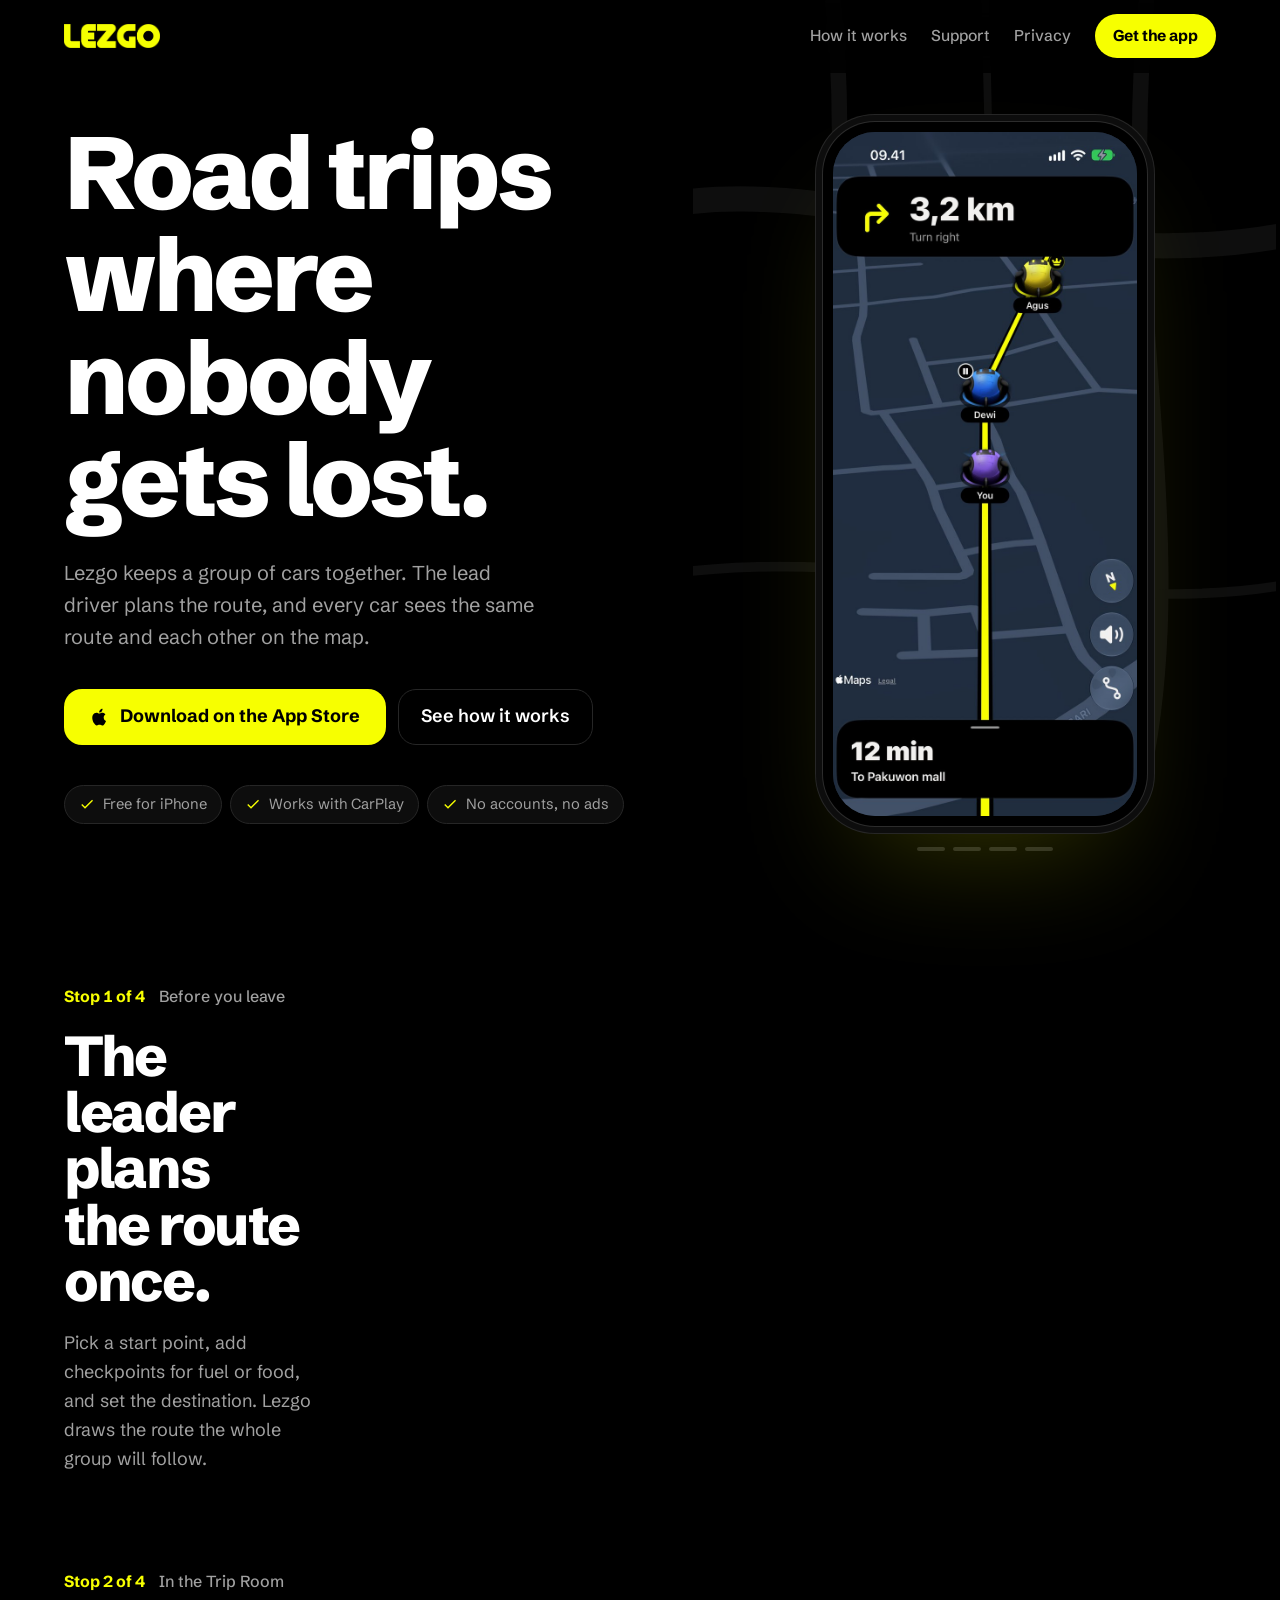
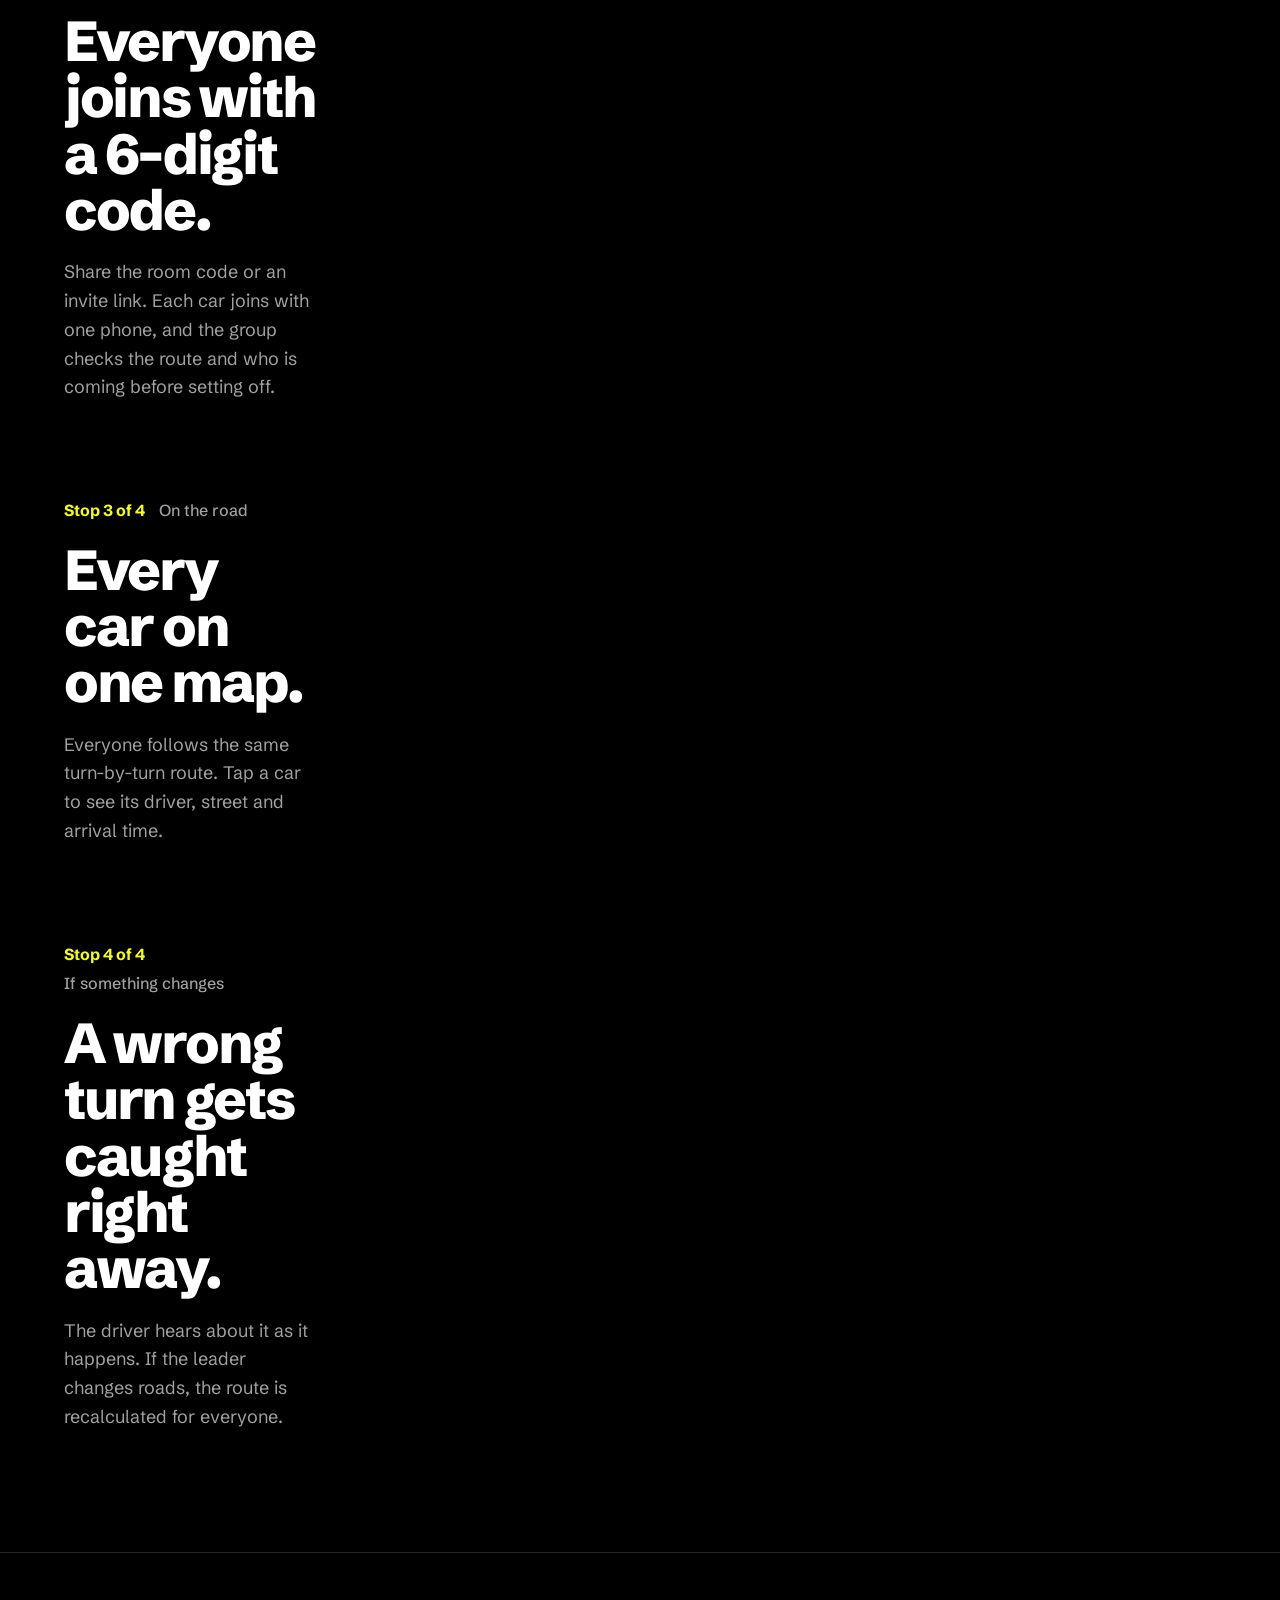
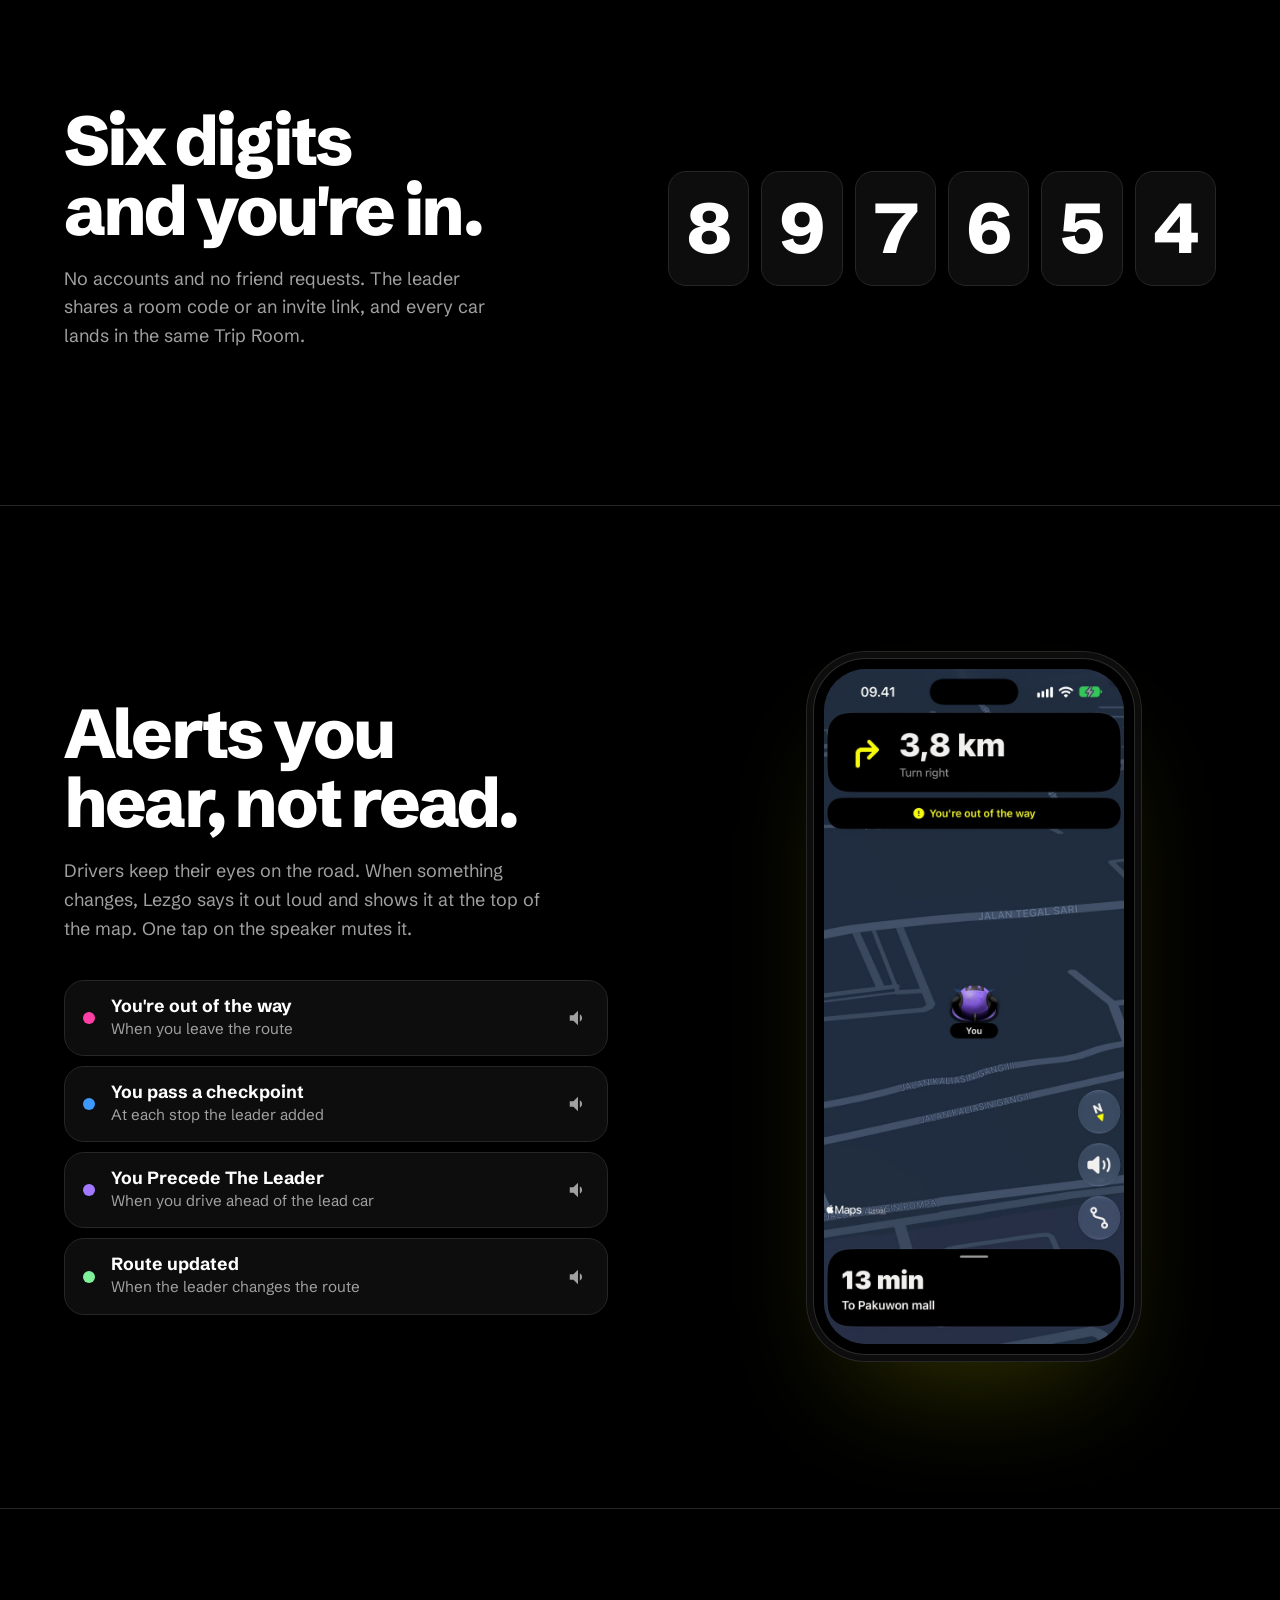
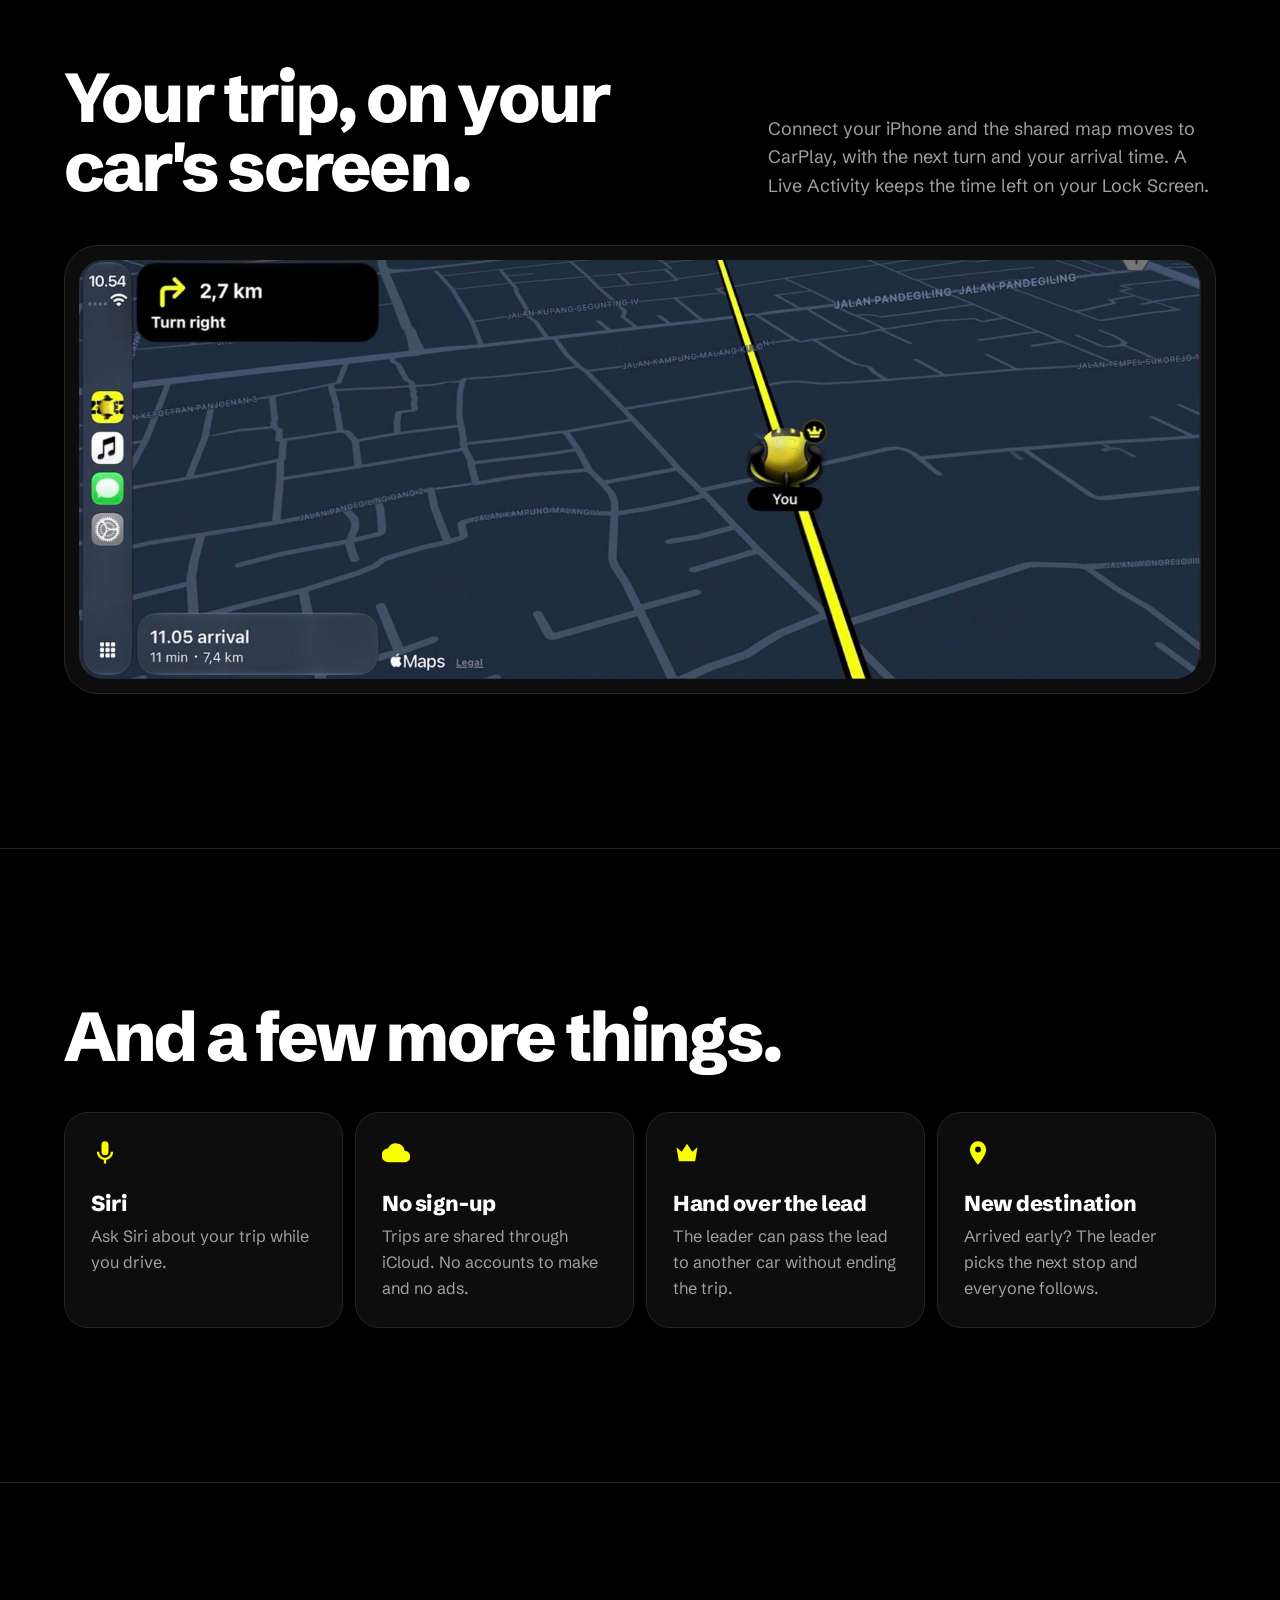
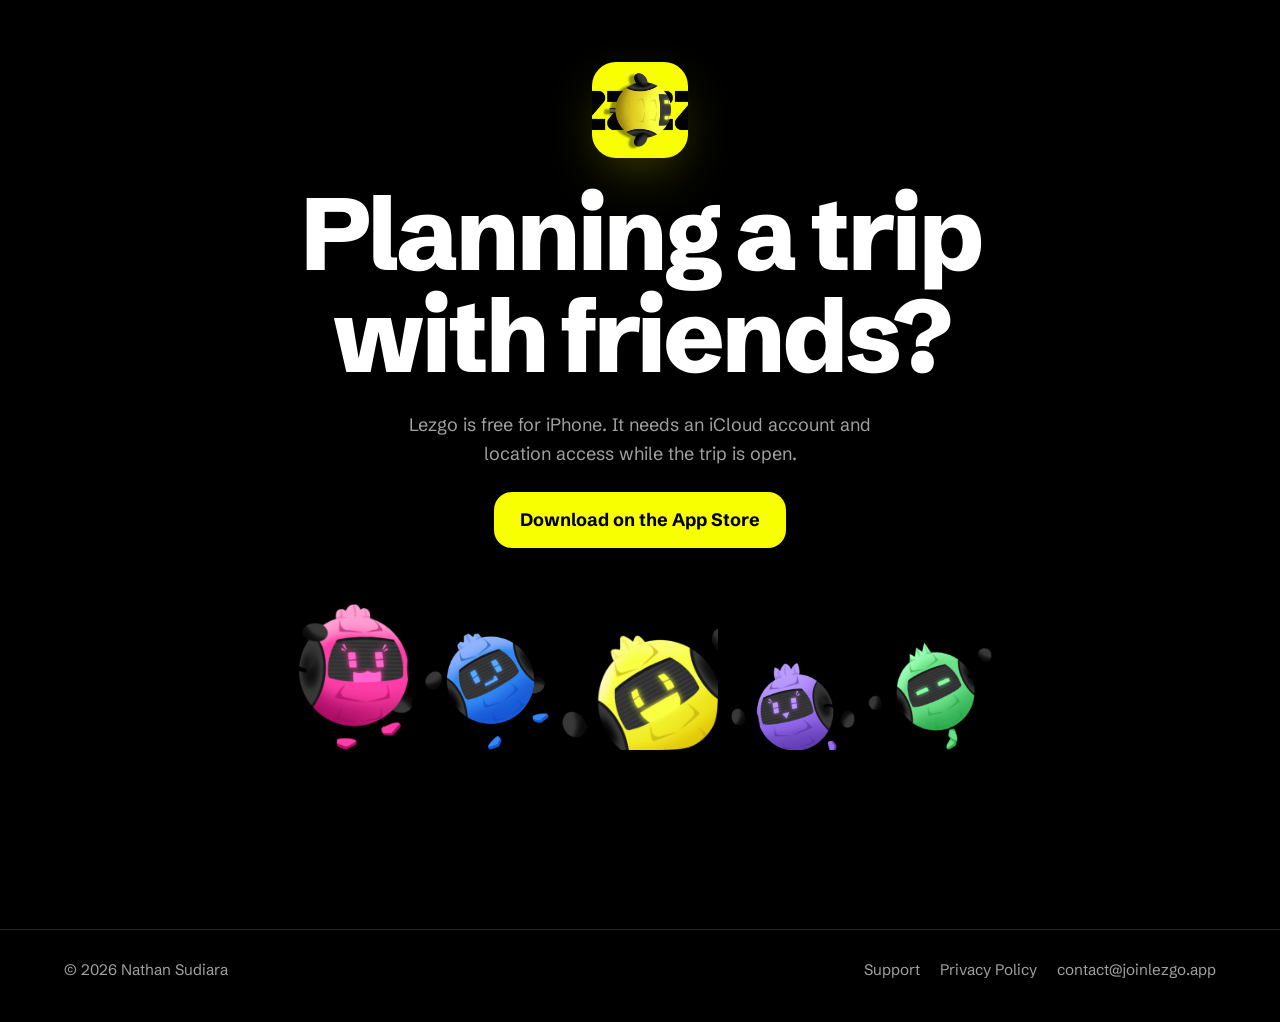
==== index.html @ b77ef775 "feat: pin the four stops and show sharp, correct app screens" ====
<!doctype html>
<html lang="en">
<head>
  <meta charset="utf-8">
  <meta name="viewport" content="width=device-width, initial-scale=1, viewport-fit=cover">
  <title>Lezgo: Road Trip Companion</title>
  <meta name="description" content="Lezgo keeps a group of cars together on a road trip. The lead driver plans the route, and every car sees the same route and each other on the map.">
  <meta name="theme-color" content="#000000">
  <meta property="og:title" content="Lezgo: Road Trip Companion">
  <meta property="og:description" content="Plan the route once and keep every car together.">
  <meta property="og:image" content="https://joinlezgo.app/assets/app-icon-180.png">
  <meta name="apple-itunes-app" content="app-id=6826083177">
  <link rel="icon" href="/assets/favicon.png">
  <link rel="apple-touch-icon" href="/assets/app-icon-180.png">
  <link rel="preconnect" href="https://fonts.googleapis.com">
  <link rel="preconnect" href="https://fonts.gstatic.com" crossorigin>
  <link href="https://fonts.googleapis.com/css2?family=Schibsted+Grotesk:wght@400;500;600;700;800&display=swap" rel="stylesheet">
  <link rel="stylesheet" href="/styles.css">
</head>
<body>
  <a class="skip" href="#main">Skip to content</a>

  <header class="top wrap">
    <a href="/" aria-label="Lezgo home"><img src="/assets/lezgo-yellow.png" alt="Lezgo" width="858" height="210"></a>
    <nav aria-label="Site"><a href="#how">How it works</a><a href="/support">Support</a><a href="/privacy">Privacy</a><a class="get" href="https://apps.apple.com/app/id6826083177">Get the app</a></nav>
  </header>

<main id="main">
  <div class="story wrap">
    <div>
      <section class="lead" aria-labelledby="hero-title">
        <h1 id="hero-title">Road trips where nobody gets lost.</h1>
        <p>Lezgo keeps a group of cars together. The lead driver plans the route, and every car sees the same route and each other on the map.</p>
        <div class="actions">
          <a class="store" href="https://apps.apple.com/app/id6826083177"><svg viewBox="0 0 24 24" fill="currentColor" aria-hidden="true"><path d="M16.4 12.6c0-2.4 2-3.6 2.1-3.7-1.2-1.7-3-1.9-3.6-2-1.5-.2-3 .9-3.8.9-.8 0-2-.9-3.3-.9-1.7 0-3.3 1-4.2 2.5-1.8 3.1-.5 7.7 1.3 10.2.9 1.2 1.9 2.6 3.2 2.6 1.3-.1 1.8-.8 3.3-.8s2 .8 3.3.8c1.4 0 2.3-1.3 3.1-2.5 1-1.4 1.4-2.8 1.4-2.9-.1 0-2.8-1-2.8-4.2zM14 5.3c.7-.8 1.2-2 1-3.1-1 0-2.2.7-2.9 1.5-.6.7-1.2 1.9-1 3 1.1.1 2.2-.6 2.9-1.4z"/></svg>Download on the App Store</a>
          <a class="ghost" href="#how">See how it works</a>
        </div>
        <ul class="facts">
          <li><svg viewBox="0 0 24 24" fill="currentColor" aria-hidden="true"><path d="M9 16.2 4.8 12l-1.4 1.4L9 19 21 7l-1.4-1.4z"/></svg>Free for iPhone</li>
          <li><svg viewBox="0 0 24 24" fill="currentColor" aria-hidden="true"><path d="M9 16.2 4.8 12l-1.4 1.4L9 19 21 7l-1.4-1.4z"/></svg>Works with CarPlay</li>
          <li><svg viewBox="0 0 24 24" fill="currentColor" aria-hidden="true"><path d="M9 16.2 4.8 12l-1.4 1.4L9 19 21 7l-1.4-1.4z"/></svg>No accounts, no ads</li>
        </ul>
      </section>

      <div class="steps" id="how">
        <div class="steps-pin">
          <div class="rail" aria-hidden="true">
            <span class="rail-track"></span><span class="rail-fill"></span>
            <span class="rail-pin"></span><span class="rail-pin"></span><span class="rail-pin"></span><span class="rail-pin"></span>
            <span class="rail-car"><img src="/assets/crew-yellow.png" alt="" width="448" height="351"></span>
          </div>
          <div class="step-list">
            <section class="step" data-screen="0" aria-labelledby="b1">
              <div class="step-head"><span class="count">Stop 1 of 4</span><span class="place">Before you leave</span></div>
              <h2 id="b1">The leader plans the route once.</h2>
              <p>Pick a start point, add checkpoints for fuel or food, and set the destination. Lezgo draws the route the whole group will follow.</p>
            </section>
            <section class="step" data-screen="1" aria-labelledby="b2">
              <div class="step-head"><span class="count">Stop 2 of 4</span><span class="place">In the Trip Room</span></div>
              <h2 id="b2">Everyone joins with a 6-digit code.</h2>
              <p>Share the room code or an invite link. Each car joins with one phone, and the group checks the route and who is coming before setting off.</p>
            </section>
            <section class="step" data-screen="2" aria-labelledby="b3">
              <div class="step-head"><span class="count">Stop 3 of 4</span><span class="place">On the road</span></div>
              <h2 id="b3">Every car on one map.</h2>
              <p>Everyone follows the same turn-by-turn route. Tap a car to see its driver, street and arrival time.</p>
            </section>
            <section class="step" data-screen="3" aria-labelledby="b4">
              <div class="step-head"><span class="count">Stop 4 of 4</span><span class="place">If something changes</span></div>
              <h2 id="b4">A wrong turn gets caught right away.</h2>
              <p>The driver hears about it as it happens. If the leader changes roads, the route is recalculated for everyone.</p>
            </section>
          </div>
        </div>
      </div>
    </div>

    <div class="stage" aria-hidden="true">
      <div class="stage-inner">
        <svg class="streets" viewBox="0 0 600 800" preserveAspectRatio="xMidYMid slice">
          <g fill="none" stroke="#141414" stroke-linecap="round">
            <path stroke-width="26" d="M-20 220 C 160 190, 380 300, 620 250"/>
            <path stroke-width="16" d="M140 -20 C 180 260, 90 520, 170 820"/>
            <path stroke-width="16" d="M470 -20 C 430 300, 520 560, 460 820"/>
            <path stroke-width="10" d="M-20 600 C 200 570, 420 650, 620 610"/>
            <path stroke-width="8" d="M300 -20 L 320 820"/>
          </g>
        </svg>
        <div class="phone">
          <div class="screen">
            <img src="/assets/screen-planRoute.jpg" alt="" width="720" height="1564">
            <img src="/assets/screen-tripRoomLeader.jpg" alt="" width="720" height="1564">
            <img class="current" src="/assets/screen-tripMapMemberGroup.jpg" alt="" width="720" height="1564">
            <img src="/assets/screen-tripMapMemberOffRoute.jpg" alt="" width="720" height="1564">
          </div>
        </div>
        <div class="progress"><span></span><span></span><span></span><span></span></div>
      </div>
    </div>
  </div>

  <section class="code wrap" aria-labelledby="code-title">
    <div>
      <h2 id="code-title">Six digits and you're in.</h2>
      <p>No accounts and no friend requests. The leader shares a room code or an invite link, and every car lands in the same Trip Room.</p>
    </div>
    <div class="digits" role="img" aria-label="Example room code 897654">
      <span>8</span><span>9</span><span>7</span><span>6</span><span>5</span><span>4</span>
    </div>
  </section>

  <section class="hear wrap" aria-labelledby="hear-title">
    <div class="hear-copy">
      <h2 id="hear-title">Alerts you hear, not read.</h2>
      <p>Drivers keep their eyes on the road. When something changes, Lezgo says it out loud and shows it at the top of the map. One tap on the speaker mutes it.</p>
      <ul class="alert-list" aria-label="Lezgo's alerts">
          <li><button type="button" data-say="You're out of the way" style="--tone: var(--pink)"><i aria-hidden="true"></i><span><strong>You're out of the way</strong><small>When you leave the route</small></span><svg viewBox="0 0 24 24" fill="currentColor" aria-hidden="true"><path d="M3 9v6h4l5 5V4L7 9zm13.5 3A4.5 4.5 0 0 0 14 8v8a4.5 4.5 0 0 0 2.5-4z"/></svg></button></li>
          <li><button type="button" data-say="You pass a checkpoint" style="--tone: var(--blue)"><i aria-hidden="true"></i><span><strong>You pass a checkpoint</strong><small>At each stop the leader added</small></span><svg viewBox="0 0 24 24" fill="currentColor" aria-hidden="true"><path d="M3 9v6h4l5 5V4L7 9zm13.5 3A4.5 4.5 0 0 0 14 8v8a4.5 4.5 0 0 0 2.5-4z"/></svg></button></li>
          <li><button type="button" data-say="You Precede The Leader" style="--tone: var(--purple)"><i aria-hidden="true"></i><span><strong>You Precede The Leader</strong><small>When you drive ahead of the lead car</small></span><svg viewBox="0 0 24 24" fill="currentColor" aria-hidden="true"><path d="M3 9v6h4l5 5V4L7 9zm13.5 3A4.5 4.5 0 0 0 14 8v8a4.5 4.5 0 0 0 2.5-4z"/></svg></button></li>
          <li><button type="button" data-say="Route updated" style="--tone: var(--green)"><i aria-hidden="true"></i><span><strong>Route updated</strong><small>When the leader changes the route</small></span><svg viewBox="0 0 24 24" fill="currentColor" aria-hidden="true"><path d="M3 9v6h4l5 5V4L7 9zm13.5 3A4.5 4.5 0 0 0 14 8v8a4.5 4.5 0 0 0 2.5-4z"/></svg></button></li>
      </ul>
      <p class="note" hidden><svg viewBox="0 0 24 24" fill="currentColor" aria-hidden="true"><path d="M3 9v6h4l5 5V4L7 9zm13.5 3A4.5 4.5 0 0 0 14 8v8a4.5 4.5 0 0 0 2.5-4z"/></svg>Tap an alert to hear how it sounds.</p>
    </div>
    <div class="hear-phone" aria-hidden="true">
      <div class="phone"><div class="screen"><img class="current" src="/assets/screen-tripMapMemberOffRoute.jpg" alt="" width="720" height="1564" loading="lazy"></div></div>
    </div>
  </section>

  <section class="carplay wrap" aria-labelledby="carplay-title">
    <div class="carplay-head">
      <h2 id="carplay-title">Your trip, on your car's screen.</h2>
      <p>Connect your iPhone and the shared map moves to CarPlay, with the next turn and your arrival time. A Live Activity keeps the time left on your Lock Screen.</p>
    </div>
    <figure class="dash">
      <img src="/assets/screen-carPlayTripMap.jpg" alt="Lezgo on CarPlay: the leader's car on the yellow route, turn right in 2.7 km, arriving at 11.05" width="1568" height="586" loading="lazy">
    </figure>
  </section>

  <section class="more wrap" aria-labelledby="more-title">
    <h2 id="more-title">And a few more things.</h2>
  </section>

  <section class="features wrap" aria-label="More features">
    <div><svg viewBox="0 0 24 24" fill="currentColor" aria-hidden="true"><path d="M12 14a3 3 0 0 0 3-3V5a3 3 0 0 0-6 0v6a3 3 0 0 0 3 3zm5-3a5 5 0 0 1-10 0H5a7 7 0 0 0 6 6.9V21h2v-3.1a7 7 0 0 0 6-6.9z"/></svg><h3>Siri</h3><p>Ask Siri about your trip while you drive.</p></div>
    <div><svg viewBox="0 0 24 24" fill="currentColor" aria-hidden="true"><path d="M19.4 10A7.5 7.5 0 0 0 5.2 8 6 6 0 0 0 6 20h13a5 5 0 0 0 .4-10z"/></svg><h3>No sign-up</h3><p>Trips are shared through iCloud. No accounts to make and no ads.</p></div>
    <div><svg viewBox="0 0 24 24" fill="currentColor" aria-hidden="true"><path d="m3 7 4.5 4L12 4l4.5 7L21 7l-2 12H5z"/></svg><h3>Hand over the lead</h3><p>The leader can pass the lead to another car without ending the trip.</p></div>
    <div><svg viewBox="0 0 24 24" fill="currentColor" aria-hidden="true"><path d="M12 2a7 7 0 0 0-7 7c0 5.2 7 13 7 13s7-7.8 7-13a7 7 0 0 0-7-7zm0 9.5A2.5 2.5 0 1 1 12 6.5a2.5 2.5 0 0 1 0 5z"/></svg><h3>New destination</h3><p>Arrived early? The leader picks the next stop and everyone follows.</p></div>
  </section>

  <section class="closing wrap" aria-labelledby="closing-title">
    <img class="icon" src="/assets/app-icon-180.png" alt="" width="180" height="180">
    <h2 id="closing-title">Planning a trip with friends?</h2>
    <p>Lezgo is free for iPhone. It needs an iCloud account and location access while the trip is open.</p>
    <a class="store" href="https://apps.apple.com/app/id6826083177">Download on the App Store</a>
    <div class="crew" aria-hidden="true">
      <img src="/assets/crew-pink.png" alt="" width="350" height="370">
      <img src="/assets/crew-blue.png" alt="" width="372" height="367">
      <img class="leader" src="/assets/crew-yellow.png" alt="" width="448" height="351">
      <img src="/assets/crew-purple.png" alt="" width="450" height="375">
      <img src="/assets/crew-green.png" alt="" width="468" height="375">
    </div>
  </section>
</main>

  <footer class="footer wrap">
    <span>© 2026 Nathan Sudiara</span>
    <nav aria-label="Footer"><a href="/support">Support</a><a href="/privacy">Privacy Policy</a><a href="mailto:contact@joinlezgo.app">contact@joinlezgo.app</a></nav>
  </footer>

  <script src="/assets/vendor/gsap.min.js" defer></script>
  <script src="/assets/vendor/ScrollTrigger.min.js" defer></script>
  <script src="/assets/vendor/SplitText.min.js" defer></script>
  <script src="/main.js" defer></script>
</body>
</html>
---- styles.css ----
/* Lezgo website: pitch black with brand yellow ("Midnight").
   Colors come from the app's asset catalog (BrandYellow and the crew colors).
   The landing page's motion lives in main.js; every page reads fine without it. */

:root {
  --black: #000000;
  --panel: #0d0d0d;      /* raised surfaces */
  --panel-hi: #171717;
  --line: #262626;       /* hairlines and the unfilled route */
  --ink: #ffffff;
  --ink-soft: #a1a1a1;
  --signal: #f7ff00;     /* BrandYellow */
  --map: #1d2532;        /* the app's night map */
  --pink: #ff3fa6;
  --blue: #3d99fc;
  --purple: #a178ff;
  --green: #7ff19b;
  --type: "Schibsted Grotesk", "Helvetica Neue", Arial, sans-serif;
  --gutter: clamp(16px, 5vw, 80px);
  color-scheme: dark;
}

*, *::before, *::after { box-sizing: border-box; }
html { -webkit-text-size-adjust: 100%; background: var(--black); }
body { margin: 0; background: var(--black); color: var(--ink); font-family: var(--type); font-size: 1.125rem; line-height: 1.6; overflow-x: clip; }
img { display: block; max-width: 100%; height: auto; }
a { color: inherit; }
a:focus-visible, button:focus-visible { outline: 3px solid var(--signal); outline-offset: 4px; border-radius: 12px; }
h1, h2, h3 { margin: 0; font-weight: 800; line-height: 1; letter-spacing: -0.04em; text-wrap: balance; }
::selection { background: var(--signal); color: var(--black); }
.wrap { padding-left: max(var(--gutter), env(safe-area-inset-left, 0px)); padding-right: max(var(--gutter), env(safe-area-inset-right, 0px)); }

.skip { position: absolute; left: 16px; top: -80px; z-index: 20; padding: 10px 16px; border-radius: 12px; background: var(--signal); color: var(--black); font-weight: 700; text-decoration: none; }
.skip:focus { top: 16px; }

/* header */
body::before { content: ""; position: fixed; inset: 0 0 auto; height: env(safe-area-inset-top, 0px); z-index: 10; background: var(--black); }
.top { position: sticky; top: env(safe-area-inset-top, 0px); z-index: 10; display: flex; align-items: center; justify-content: space-between; gap: 16px; padding-block: 14px; background: rgba(0, 0, 0, .78); backdrop-filter: blur(16px) saturate(140%); -webkit-backdrop-filter: blur(16px) saturate(140%); border-bottom: 1px solid transparent; transition: border-color .3s; }
.top.scrolled { border-bottom-color: var(--line); }
.top img { width: 96px; }
.top nav { display: flex; align-items: center; gap: 24px; font-weight: 500; font-size: .98rem; }
.top nav a { text-decoration: none; color: var(--ink-soft); }
.top nav a:hover, .top nav a[aria-current="page"] { color: var(--ink); }
.top .get { display: inline-flex; align-items: center; min-height: 44px; background: var(--signal); color: var(--black); padding: 0 18px; border-radius: 999px; font-weight: 700; }
.top .get:hover { color: var(--black); background: #fff; }
@media (max-width: 600px) { .top nav a:not(.get) { display: none; } }

/* buttons */
.store { display: inline-flex; align-items: center; gap: 10px; min-height: 56px; padding: 0 26px; border-radius: 18px; background: var(--signal); color: var(--black); font-weight: 700; text-decoration: none; }
.store svg { width: 20px; height: 20px; }
.store:hover { background: #fff; }
.ghost { display: inline-flex; align-items: center; min-height: 56px; padding: 0 22px; border-radius: 18px; border: 1px solid var(--line); color: var(--ink); font-weight: 600; text-decoration: none; }
.ghost:hover { border-color: var(--ink-soft); }

/* footer */
.footer { display: flex; flex-wrap: wrap; justify-content: space-between; gap: 16px 32px; align-items: center; padding-block: 28px 40px; color: var(--ink-soft); font-size: .95rem; border-top: 1px solid var(--line); }
.footer nav { display: flex; flex-wrap: wrap; gap: 8px 20px; }
.footer a { text-decoration: none; }
.footer a:hover { color: var(--ink); }

/* ---------- landing page ---------- */

/* story: text column + sticky phone */
.story { display: grid; grid-template-columns: minmax(0, 1.15fr) minmax(0, .85fr); gap: clamp(24px, 5vw, 96px); }
.lead { min-height: calc(100vh - 72px); display: flex; flex-direction: column; justify-content: center; padding-block: 48px 96px; }
.lead h1 { font-size: clamp(3.2rem, 8vw, 7.4rem); max-width: 10ch; }
.lead > p { color: var(--ink-soft); font-size: 1.25rem; margin: 26px 0 0; max-width: 30rem; }
.actions { display: flex; flex-wrap: wrap; gap: 12px; margin-top: 36px; }
.facts { list-style: none; margin: 40px 0 0; padding: 0; display: flex; flex-wrap: wrap; gap: 8px; }
.facts li { display: inline-flex; align-items: center; gap: 8px; padding: 7px 14px; border-radius: 999px; background: var(--panel); border: 1px solid var(--line); font-size: .92rem; color: var(--ink-soft); }
.facts svg { width: 16px; height: 16px; color: var(--signal); }
.split-line { padding-bottom: .08em; }

/* How it works. Without JavaScript the four stops are a plain list. With it (`.motion`), the stops pin under the
   header: the page scrolls four steps' worth while one stop shows at a time, and the phone beside them changes. */
.steps { position: relative; }
.steps-pin { display: grid; grid-template-columns: 40px minmax(0, 1fr); gap: clamp(20px, 3vw, 40px); }
.rail { position: relative; justify-self: center; width: 6px; }
.rail-track, .rail-fill { position: absolute; inset: 0; border-radius: 3px; background: var(--line); }
.rail-fill { background: var(--signal); transform-origin: top; transform: scaleY(0); box-shadow: 0 0 18px rgba(247, 255, 0, .3); }
.rail-pin { position: absolute; left: 50%; width: 22px; height: 22px; margin: -11px 0 0 -11px; border-radius: 50%; background: var(--black); border: 4px solid var(--line); transition: border-color .3s, background-color .3s; }
.rail-pin:nth-of-type(3) { top: 0; }
.rail-pin:nth-of-type(4) { top: 33.333%; }
.rail-pin:nth-of-type(5) { top: 66.666%; }
.rail-pin:nth-of-type(6) { top: 100%; }
.rail-pin.on { border-color: var(--signal); background: var(--signal); }
.rail-car { position: absolute; left: 50%; top: 0; width: 44px; height: 44px; margin: -22px 0 0 -22px; border-radius: 50%; background: var(--black); border: 3px solid var(--signal); display: grid; place-items: center; z-index: 1; will-change: transform; }
.rail-car img { width: 30px; }
.step-list { display: grid; gap: 96px; padding-block: 64px 120px; }
.step { max-width: 34rem; }
.step-head { display: flex; flex-wrap: wrap; align-items: baseline; gap: 4px 14px; margin-bottom: 18px; }
.step-head .count { color: var(--signal); font-weight: 700; font-size: 1rem; font-variant-numeric: tabular-nums; }
.step-head .place { color: var(--ink-soft); font-weight: 500; font-size: 1rem; }
.step h2 { font-size: clamp(2.2rem, 4.4vw, 3.6rem); }
.step p { color: var(--ink-soft); margin: 20px 0 0; max-width: 30rem; }

.motion .steps { height: 400vh; }
.motion .steps-pin { position: sticky; top: calc(env(safe-area-inset-top, 0px) + 73px); height: calc(100vh - 73px); align-items: center; }
.motion .rail { height: min(46vh, 360px); }
.motion .step-list { gap: 0; padding: 0; }
.motion .step { grid-area: 1 / 1; align-self: center; }
.motion .step:not(:first-child) { visibility: hidden; opacity: 0; }
html:not(.motion) .rail { display: none; }

/* The header is 73px tall; the sticky phone sits below it so it is never cut off. */
.stage { position: sticky; top: calc(env(safe-area-inset-top, 0px) + 73px); height: calc(100vh - 73px); display: grid; place-items: center; }
.stage-inner { position: relative; display: grid; justify-items: center; gap: 22px; }
.streets { position: absolute; inset: -18% -40%; z-index: -1; opacity: .7; }
.phone { position: relative; width: min(330px, 36vh, 26vw); aspect-ratio: 1320 / 2868; border-radius: 52px; padding: 10px; background: #000; box-shadow: 0 0 0 1px #2c2c2c, 0 0 0 7px #0d0d0d, 0 0 0 8px #262626, 0 60px 120px -40px rgba(247, 255, 0, .22); will-change: transform; }
.screen { position: relative; width: 100%; height: 100%; border-radius: 42px; overflow: hidden; background: var(--map); isolation: isolate; }
.screen img { position: absolute; inset: 0; width: 100%; height: 100%; object-fit: cover; opacity: 0; }
.screen img.current { opacity: 1; }
.progress { display: flex; gap: 8px; }
.progress span { width: 28px; height: 4px; border-radius: 2px; background: var(--line); transition: background-color .3s, width .3s; }
.progress span.on { background: var(--signal); width: 44px; }

/* Phones: the phone pins under the header on a solid black panel with a hairline edge, and the stops pin right
   below it, so nothing ever scrolls behind the phone. */
@media (max-width: 860px) {
  .story { --phone-h: min(40svh, 380px); --stage-h: calc(var(--phone-h) + 47px); grid-template-columns: minmax(0, 1fr); gap: 0; }
  .story > div:first-child { display: contents; }
  .lead { order: 1; min-height: auto; padding-block: 40px 40px; }
  .lead h1 { font-size: clamp(2.9rem, 13vw, 4.4rem); }
  .lead > p { font-size: 1.1rem; }
  .facts { margin-top: 28px; }
  .stage { order: 2; top: calc(env(safe-area-inset-top, 0px) + 73px); z-index: 5; height: var(--stage-h); padding-block: 16px 14px; border-bottom: 1px solid var(--line);
    margin-inline: calc(-1 * max(var(--gutter), env(safe-area-inset-left, 0px))); background: var(--black); align-content: start; }
  .stage-inner { gap: 12px; }
  .streets { display: none; }
  .phone { width: calc(var(--phone-h) * 1320 / 2868); border-radius: 32px; padding: 6px; box-shadow: 0 0 0 1px #2c2c2c, 0 0 0 5px #0d0d0d, 0 0 0 6px #262626; }
  .screen { border-radius: 27px; }
  .steps { order: 3; }
  .steps-pin { grid-template-columns: 24px minmax(0, 1fr); gap: 18px; }
  .step h2 { font-size: clamp(1.8rem, 7.6vw, 2.5rem); }
  .step p { margin-top: 12px; font-size: 1.02rem; }
  .step-head { margin-bottom: 10px; }
  .rail-pin { width: 18px; height: 18px; margin: -9px 0 0 -9px; border-width: 3px; }
  .rail-car { width: 36px; height: 36px; margin: -18px 0 0 -18px; }
  .rail-car img { width: 24px; }
  .motion .steps { height: 320svh; }
  .motion .steps-pin { top: calc(env(safe-area-inset-top, 0px) + 73px + var(--stage-h)); height: calc(100svh - 73px - var(--stage-h)); }
  .motion .rail { height: 72%; }
}
@media (max-width: 860px) and (max-height: 700px) {
  .story { --phone-h: 32svh; }
  .step h2 { font-size: clamp(1.6rem, 6.8vw, 2.1rem); }
  .step p { font-size: .96rem; }
}

/* room code */
.code { padding-block: clamp(96px, 12vw, 160px); display: grid; grid-template-columns: minmax(0, 1fr) minmax(0, 1fr); gap: 56px; align-items: center; border-top: 1px solid var(--line); }
.code h2 { font-size: clamp(2.4rem, 5.4vw, 4.6rem); }
.code p { color: var(--ink-soft); margin: 20px 0 0; max-width: 28rem; }
.digits { display: flex; gap: clamp(6px, 1.2vw, 12px); }
.digits span { flex: 1; max-width: 92px; aspect-ratio: 3 / 4; display: grid; place-items: center; border-radius: 18px; background: var(--panel); border: 1px solid var(--line); font-size: clamp(2.2rem, 5.6vw, 4.4rem); font-weight: 800; font-variant-numeric: tabular-nums; letter-spacing: -0.02em; }
.digits span.set { border-color: var(--signal); color: var(--signal); }
@media (max-width: 860px) { .code { grid-template-columns: minmax(0, 1fr); } }

/* alerts: the app's real off-route screen beside the four alerts, in the app's own words */
.hear { padding-block: clamp(96px, 12vw, 160px); display: grid; grid-template-columns: minmax(0, 1.1fr) minmax(0, .9fr); gap: clamp(40px, 6vw, 96px); align-items: center; border-top: 1px solid var(--line); }
.hear h2 { font-size: clamp(2.4rem, 5.4vw, 4.6rem); }
.hear-copy > p { color: var(--ink-soft); margin: 20px 0 0; max-width: 30rem; }
.alert-list { list-style: none; margin: 36px 0 0; padding: 0; display: grid; gap: 10px; max-width: 34rem; }
.alert-list button { width: 100%; display: flex; align-items: center; gap: 16px; min-height: 64px; padding: 14px 18px; border-radius: 20px; border: 1px solid var(--line); background: var(--panel); color: var(--ink); font: inherit; text-align: left; cursor: pointer; transition: border-color .2s, background-color .2s; }
.alert-list button:hover { border-color: #3a3a3a; }
.alert-list button[aria-pressed="true"] { border-color: var(--tone); background: var(--panel-hi); }
.alert-list i { flex: none; width: 12px; height: 12px; border-radius: 50%; background: var(--tone); }
.alert-list span { flex: 1; min-width: 0; }
.alert-list strong { display: block; font-size: 1.1rem; line-height: 1.25; }
.alert-list small { display: block; color: var(--ink-soft); font-size: .95rem; }
.alert-list svg { flex: none; width: 22px; height: 22px; color: var(--ink-soft); }
.alert-list button[aria-pressed="true"] svg { color: var(--tone); }
.hear-copy .note { display: flex; gap: 10px; align-items: center; margin-top: 20px; color: var(--ink-soft); font-size: 1rem; }
.hear-copy .note[hidden] { display: none; }
.hear-copy .note svg { width: 20px; height: 20px; color: var(--signal); flex: none; }
.hear-phone { display: grid; justify-items: center; }
.hear-phone .phone { width: min(320px, 70vw); }
@media (max-width: 860px) {
  .hear { grid-template-columns: minmax(0, 1fr); }
  /* Stop 4 just showed this same screen on phones, so it is not repeated here. */
  .hear-phone { display: none; }
}

/* CarPlay: the real CarPlay screen in a dashboard bezel */
.carplay { padding-block: clamp(96px, 12vw, 160px); border-top: 1px solid var(--line); }
.carplay-head { display: flex; flex-wrap: wrap; justify-content: space-between; align-items: end; gap: 16px 48px; margin-bottom: 44px; }
.carplay h2 { font-size: clamp(2.4rem, 5.4vw, 4.6rem); max-width: 13ch; }
.carplay-head p { color: var(--ink-soft); max-width: 28rem; margin: 0; }
.dash { margin: 0; border-radius: 34px; background: var(--panel); border: 1px solid var(--line); padding: clamp(8px, 1.2vw, 14px); }
.dash img { width: 100%; border-radius: 24px; }
@media (max-width: 640px) { .dash { border-radius: 22px; } .dash img { border-radius: 16px; } }

/* section title above the feature cards */
.more { padding-block: clamp(96px, 12vw, 160px) 40px; border-top: 1px solid var(--line); }
.more h2 { font-size: clamp(2.4rem, 5.4vw, 4.6rem); }

/* features */
.features { padding-block: 0 clamp(96px, 12vw, 160px); display: grid; grid-template-columns: repeat(4, minmax(0, 1fr)); gap: 12px; }
@media (max-width: 1100px) { .features { grid-template-columns: repeat(2, minmax(0, 1fr)); } }
@media (max-width: 560px) { .features { grid-template-columns: minmax(0, 1fr); } }
.features > div { padding: 26px; border-radius: 24px; background: var(--panel); border: 1px solid var(--line); }
.features svg { width: 28px; height: 28px; color: var(--signal); margin-bottom: 18px; }
.features h3 { font-size: 1.35rem; letter-spacing: -0.02em; }
.features p { color: var(--ink-soft); margin: 8px 0 0; font-size: 1.02rem; }

/* closing */
.closing { position: relative; overflow: hidden; padding-block: clamp(96px, 14vw, 180px); display: grid; justify-items: center; text-align: center; gap: 24px; border-top: 1px solid var(--line); }
.closing img.icon { width: 96px; border-radius: 24px; box-shadow: 0 20px 60px -20px rgba(247, 255, 0, .45); }
.closing h2 { font-size: clamp(2.8rem, 8vw, 7rem); max-width: 12ch; }
.closing p { color: var(--ink-soft); margin: 0; max-width: 30rem; }
.crew { display: flex; justify-content: center; align-items: flex-end; gap: clamp(0px, 1vw, 16px); margin-top: 32px; max-width: 100%; }
.crew img { width: clamp(58px, 10vw, 124px); height: auto; }
.crew img.leader { width: clamp(72px, 12.5vw, 156px); }

/* ---------- Support, Privacy and Join ---------- */

.doc-head { padding-block: clamp(56px, 9vw, 120px) clamp(32px, 5vw, 56px); border-bottom: 1px solid var(--line); }
.doc-head h1 { font-size: clamp(2.9rem, 9vw, 6rem); max-width: 14ch; }
.doc-head p { color: var(--ink-soft); margin: 20px 0 0; max-width: 36rem; font-size: 1.2rem; }
.doc { max-width: calc(44rem + 2 * var(--gutter)); padding-block: clamp(40px, 6vw, 72px) clamp(72px, 10vw, 120px); }
.doc h2 { font-size: clamp(1.5rem, 3vw, 2rem); letter-spacing: -0.03em; margin: 56px 0 14px; }
.doc h2:first-child { margin-top: 0; }
.doc p, .doc li { color: var(--ink-soft); }
.doc strong { color: var(--ink); }
.doc p { margin: 0 0 14px; }
.doc ul { margin: 0; padding-left: 1.2em; display: grid; gap: 10px; }
.doc li::marker { color: var(--signal); }
.doc a { color: var(--signal); text-underline-offset: 3px; }
.doc .lede { color: var(--ink); font-size: 1.3rem; line-height: 1.5; }
.doc .store, .doc .ghost { text-decoration: none; }
.doc .store { color: var(--black); }
.doc .ghost { color: var(--ink); }
.contact { margin: 40px 0; padding: 22px 24px; border-radius: 24px; background: var(--panel); border: 1px solid var(--line); }
.contact:first-child { margin-top: 0; }
.contact p { margin: 0; }

/* Join: the room code from the invite link, in the same tiles as the landing page. */
.join .digits { max-width: 560px; margin-bottom: 36px; }
.join .digits[hidden] { display: none; }
.join .digits span { border-color: var(--signal); color: var(--signal); }
.join-actions { display: flex; flex-wrap: wrap; gap: 12px; margin-bottom: 32px; }

@media (prefers-reduced-motion: reduce) {
  .top, .rail-pin, .progress span { transition: none; }
}

/* Support, Privacy and Join have no scroll script, so their header keeps its hairline. */
body:not(:has(.story)) .top { border-bottom-color: var(--line); }
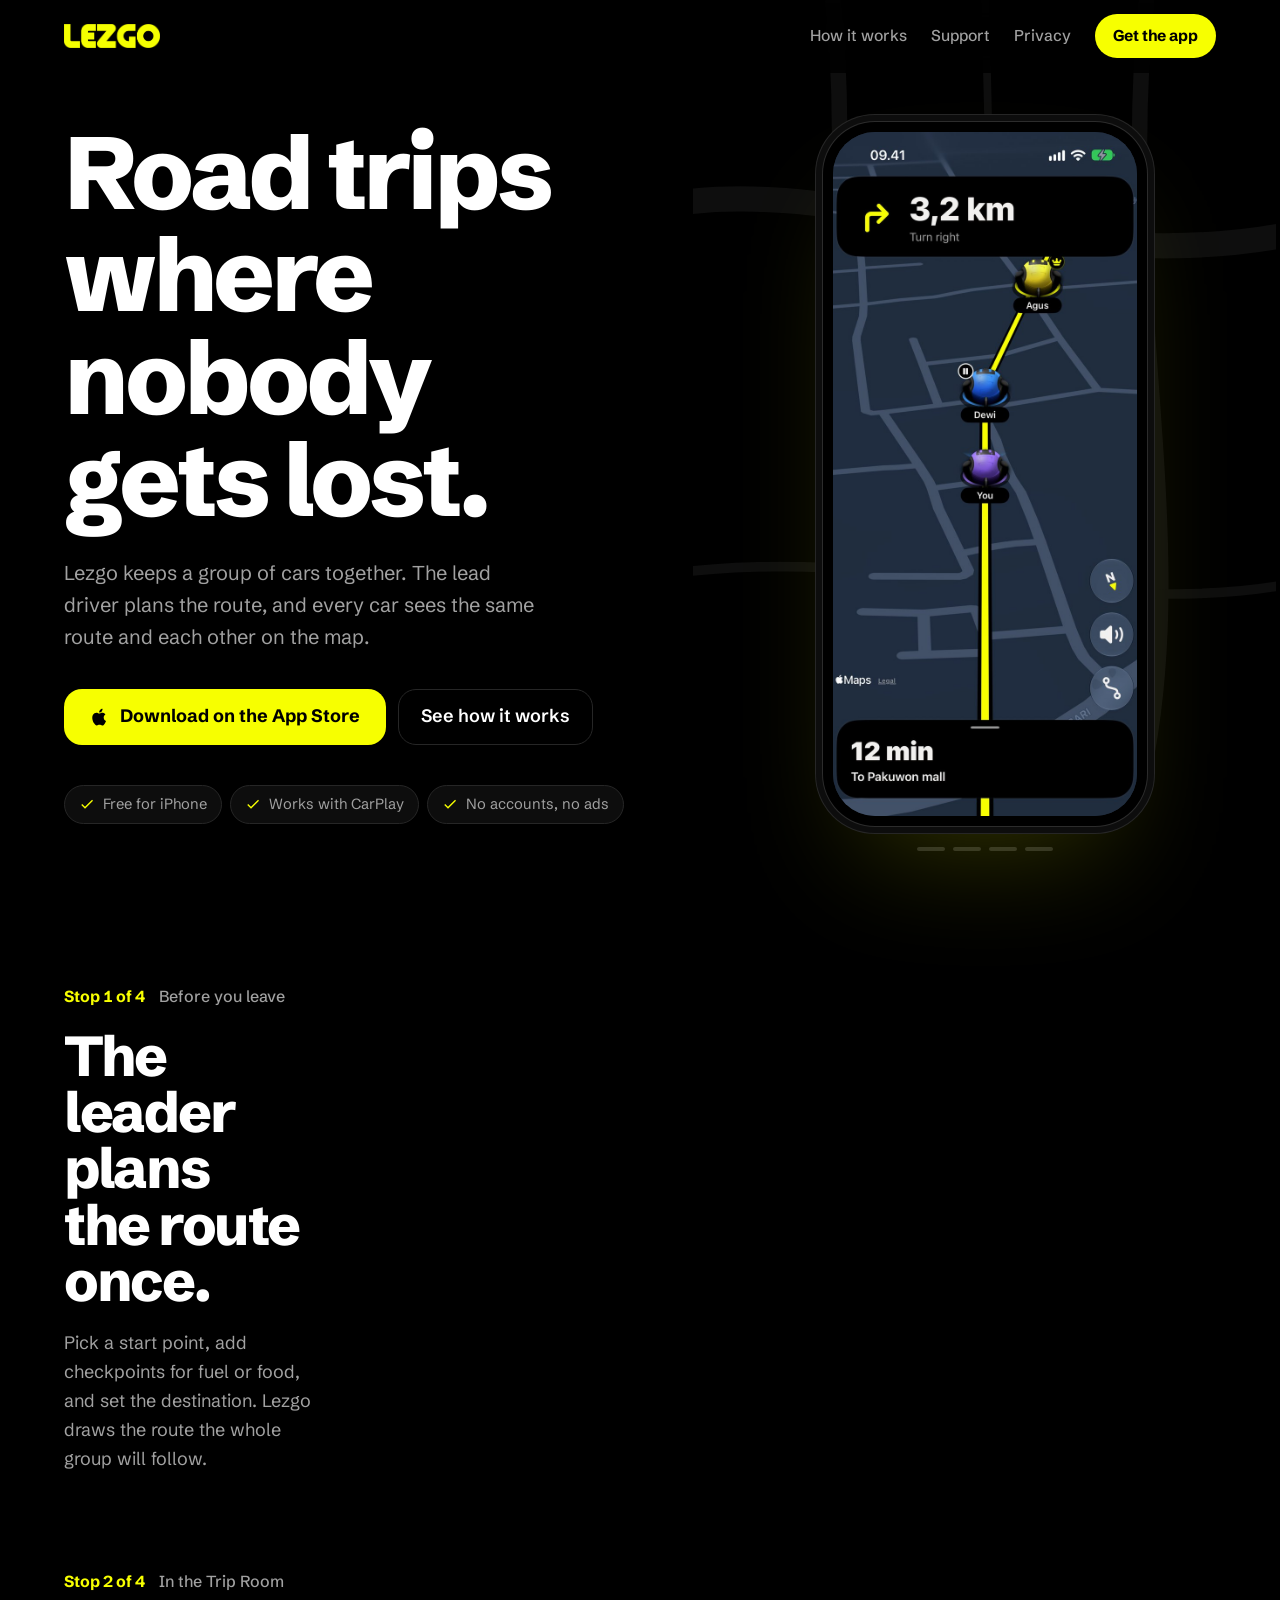
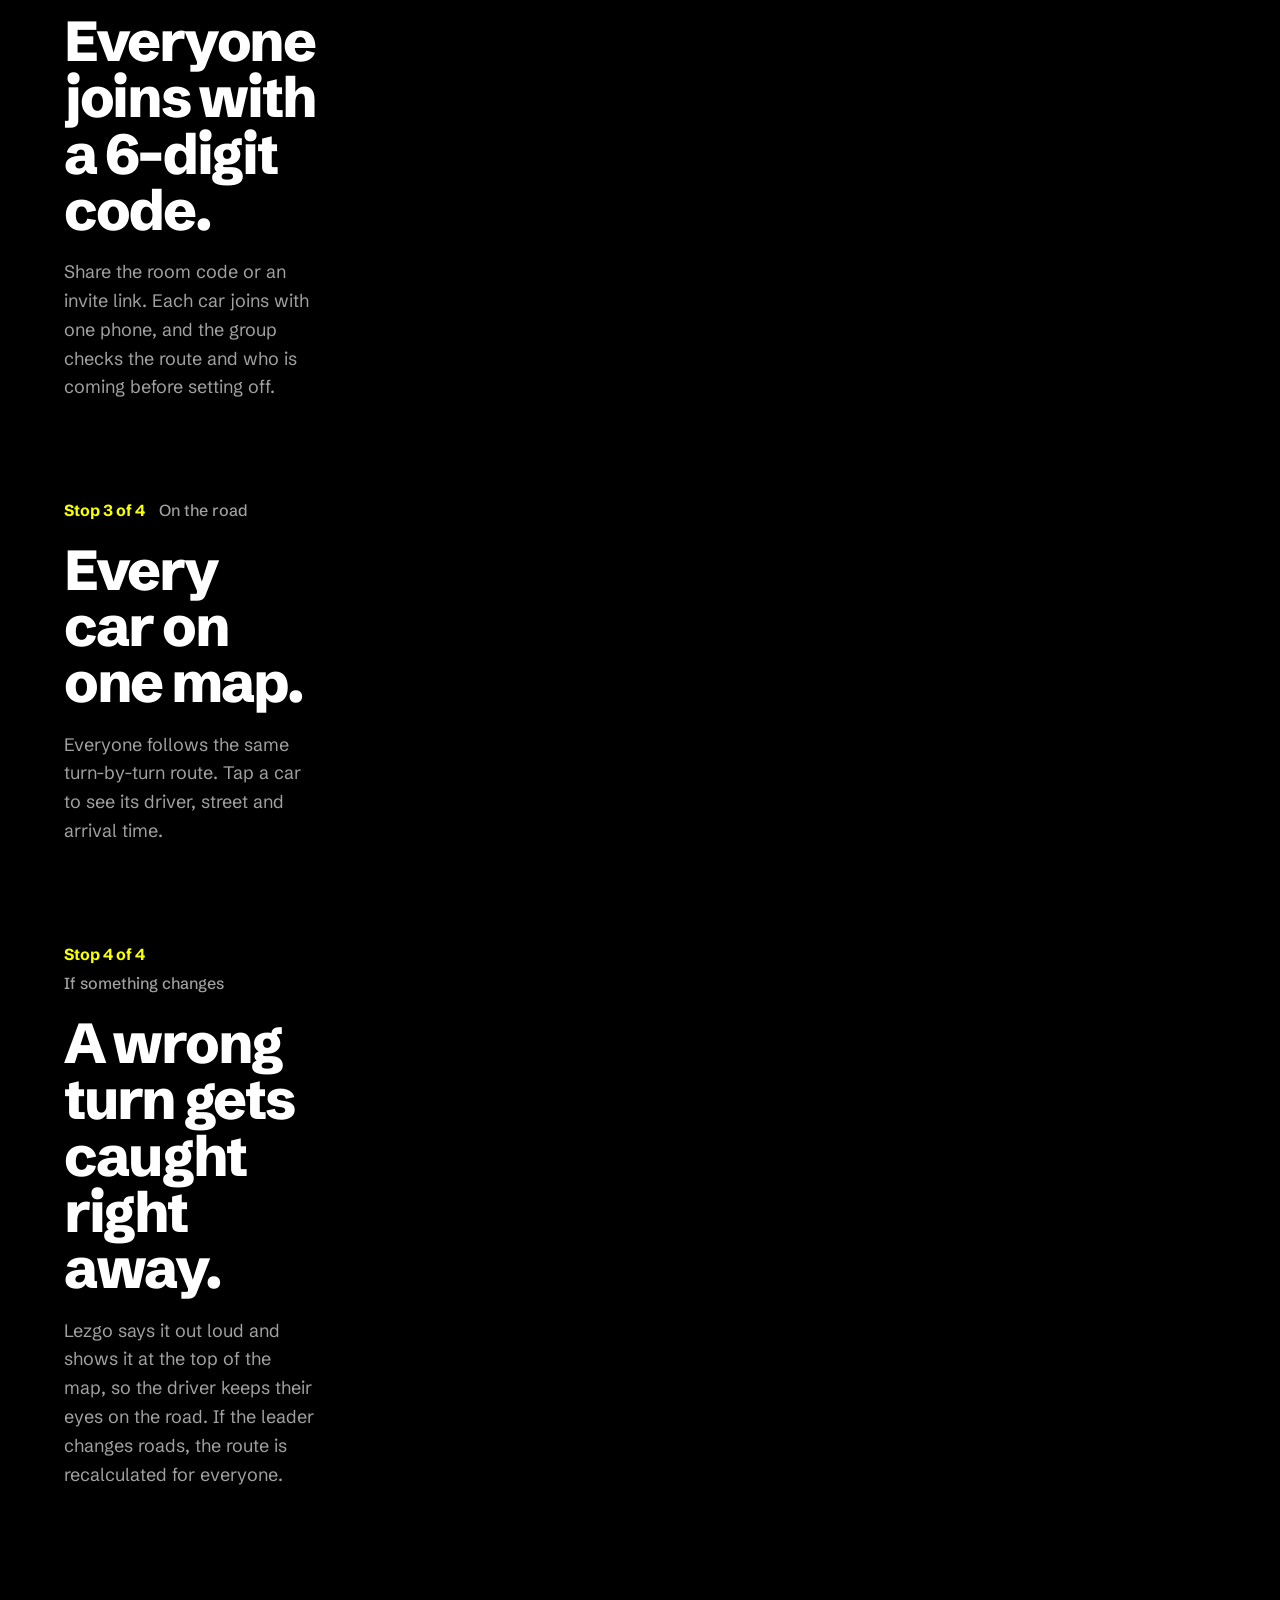
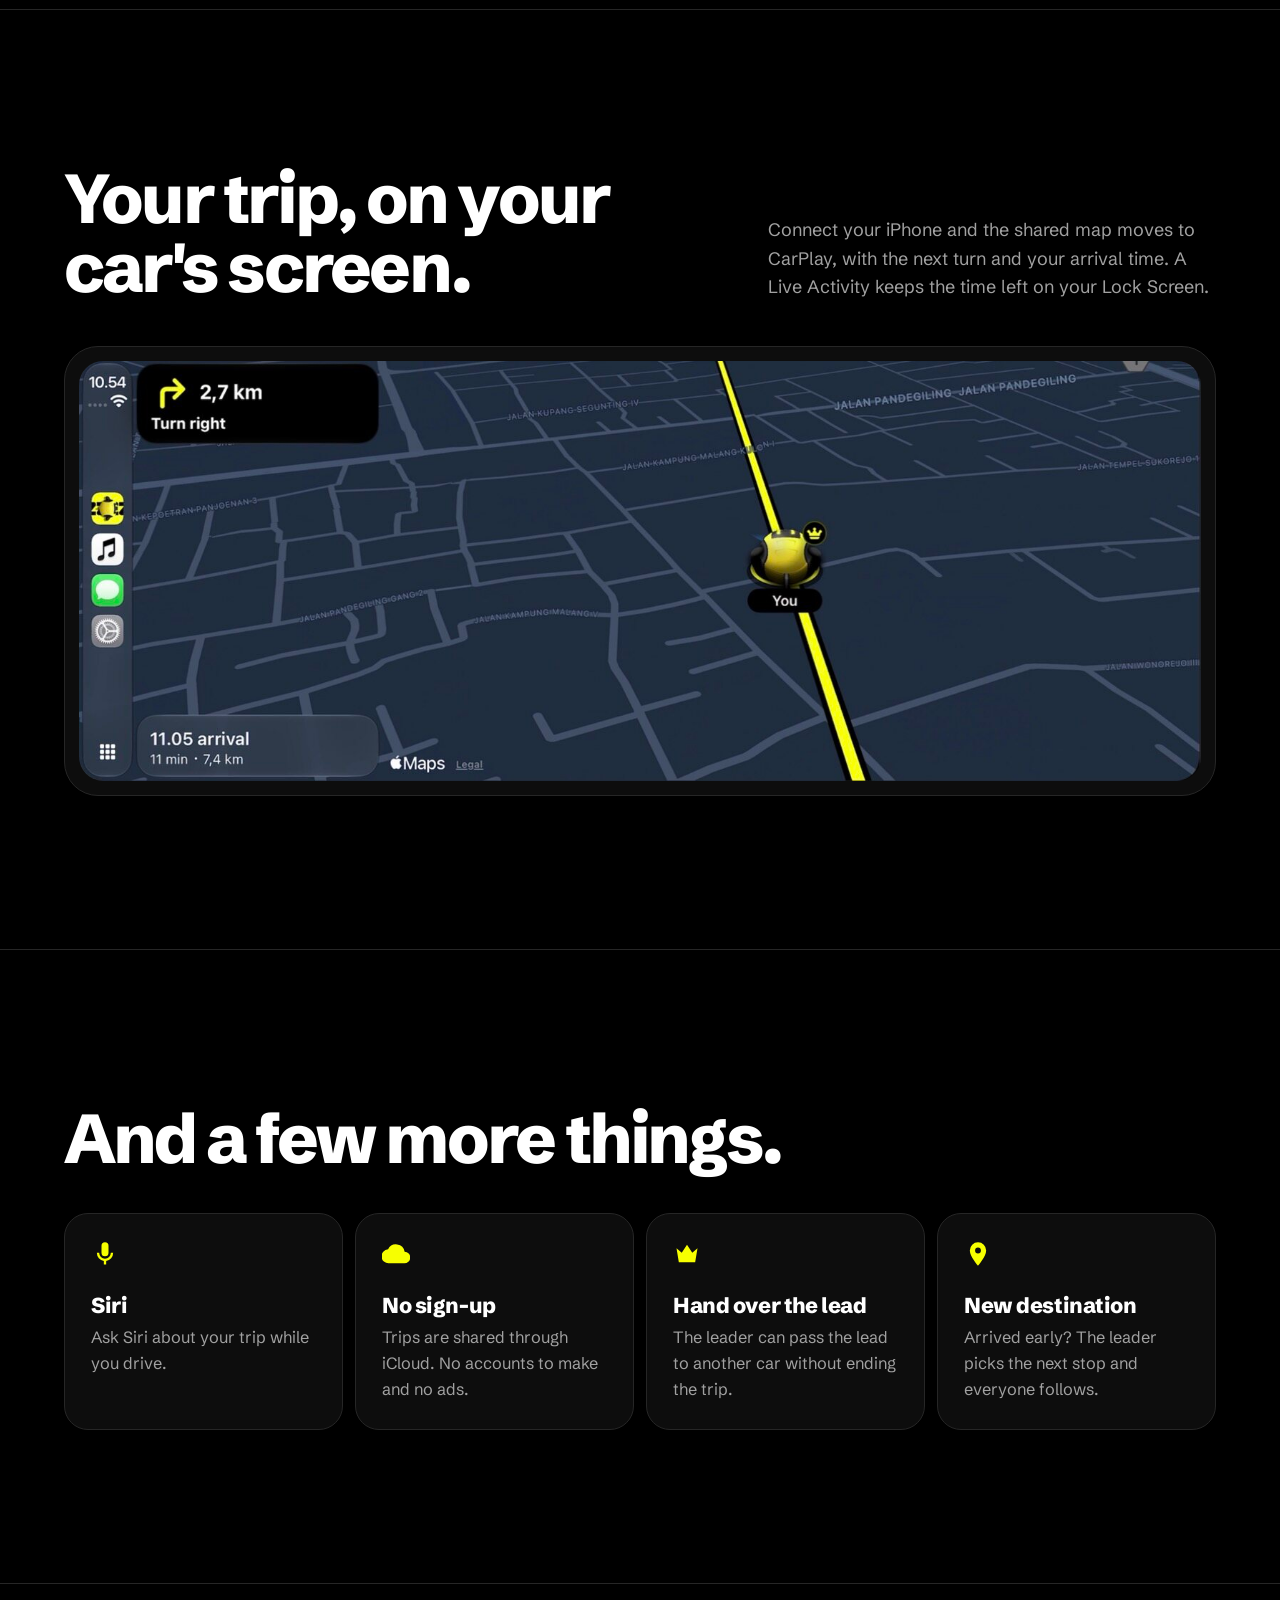
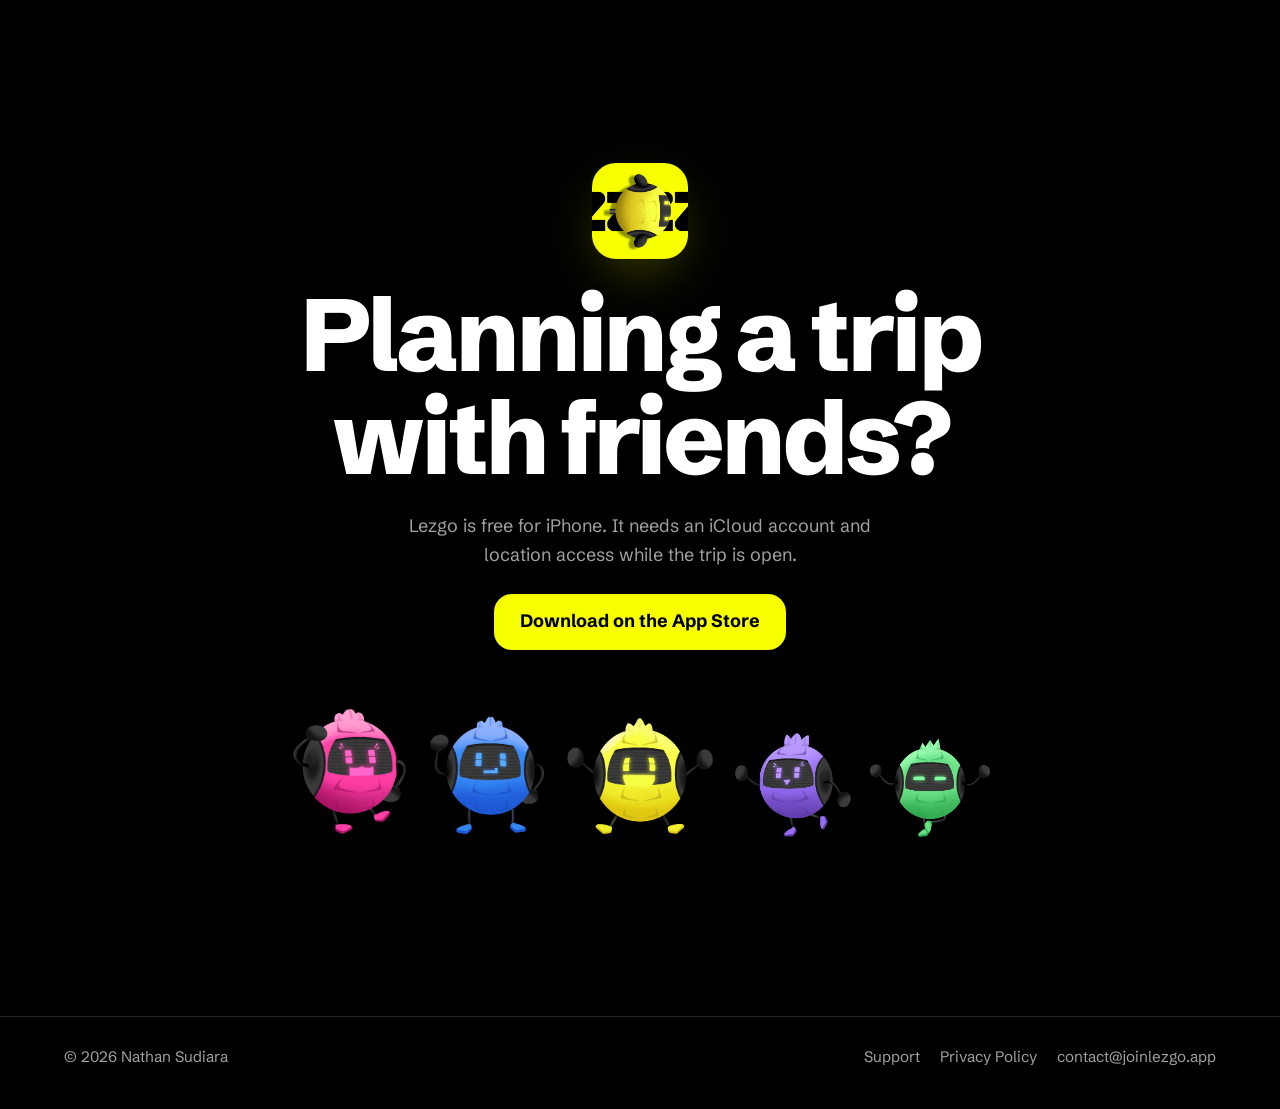
==== commit 02c49320: "feat: remove the alerts and room code sections" ====
--- a/index.html
+++ b/index.html
@@ -68,7 +68,7 @@
             <section class="step" data-screen="3" aria-labelledby="b4">
               <div class="step-head"><span class="count">Stop 4 of 4</span><span class="place">If something changes</span></div>
               <h2 id="b4">A wrong turn gets caught right away.</h2>
-              <p>The driver hears about it as it happens. If the leader changes roads, the route is recalculated for everyone.</p>
+              <p>Lezgo says it out loud and shows it at the top of the map, so the driver keeps their eyes on the road. If the leader changes roads, the route is recalculated for everyone.</p>
             </section>
           </div>
         </div>
@@ -98,33 +98,6 @@
       </div>
     </div>
   </div>
-
-  <section class="code wrap" aria-labelledby="code-title">
-    <div>
-      <h2 id="code-title">Six digits and you're in.</h2>
-      <p>No accounts and no friend requests. The leader shares a room code or an invite link, and every car lands in the same Trip Room.</p>
-    </div>
-    <div class="digits" role="img" aria-label="Example room code 897654">
-      <span>8</span><span>9</span><span>7</span><span>6</span><span>5</span><span>4</span>
-    </div>
-  </section>
-
-  <section class="hear wrap" aria-labelledby="hear-title">
-    <div class="hear-copy">
-      <h2 id="hear-title">Alerts you hear, not read.</h2>
-      <p>Drivers keep their eyes on the road. When something changes, Lezgo says it out loud and shows it at the top of the map. One tap on the speaker mutes it.</p>
-      <ul class="alert-list" aria-label="Lezgo's alerts">
-          <li><button type="button" data-say="You're out of the way" style="--tone: var(--pink)"><i aria-hidden="true"></i><span><strong>You're out of the way</strong><small>When you leave the route</small></span><svg viewBox="0 0 24 24" fill="currentColor" aria-hidden="true"><path d="M3 9v6h4l5 5V4L7 9zm13.5 3A4.5 4.5 0 0 0 14 8v8a4.5 4.5 0 0 0 2.5-4z"/></svg></button></li>
-          <li><button type="button" data-say="You pass a checkpoint" style="--tone: var(--blue)"><i aria-hidden="true"></i><span><strong>You pass a checkpoint</strong><small>At each stop the leader added</small></span><svg viewBox="0 0 24 24" fill="currentColor" aria-hidden="true"><path d="M3 9v6h4l5 5V4L7 9zm13.5 3A4.5 4.5 0 0 0 14 8v8a4.5 4.5 0 0 0 2.5-4z"/></svg></button></li>
-          <li><button type="button" data-say="You Precede The Leader" style="--tone: var(--purple)"><i aria-hidden="true"></i><span><strong>You Precede The Leader</strong><small>When you drive ahead of the lead car</small></span><svg viewBox="0 0 24 24" fill="currentColor" aria-hidden="true"><path d="M3 9v6h4l5 5V4L7 9zm13.5 3A4.5 4.5 0 0 0 14 8v8a4.5 4.5 0 0 0 2.5-4z"/></svg></button></li>
-          <li><button type="button" data-say="Route updated" style="--tone: var(--green)"><i aria-hidden="true"></i><span><strong>Route updated</strong><small>When the leader changes the route</small></span><svg viewBox="0 0 24 24" fill="currentColor" aria-hidden="true"><path d="M3 9v6h4l5 5V4L7 9zm13.5 3A4.5 4.5 0 0 0 14 8v8a4.5 4.5 0 0 0 2.5-4z"/></svg></button></li>
-      </ul>
-      <p class="note" hidden><svg viewBox="0 0 24 24" fill="currentColor" aria-hidden="true"><path d="M3 9v6h4l5 5V4L7 9zm13.5 3A4.5 4.5 0 0 0 14 8v8a4.5 4.5 0 0 0 2.5-4z"/></svg>Tap an alert to hear how it sounds.</p>
-    </div>
-    <div class="hear-phone" aria-hidden="true">
-      <div class="phone"><div class="screen"><img class="current" src="/assets/screen-tripMapMemberOffRoute.jpg" alt="" width="720" height="1564" loading="lazy"></div></div>
-    </div>
-  </section>
 
   <section class="carplay wrap" aria-labelledby="carplay-title">
     <div class="carplay-head">
--- a/styles.css
+++ b/styles.css
@@ -1,20 +1,15 @@
 /* Lezgo website: pitch black with brand yellow ("Midnight").
-   Colors come from the app's asset catalog (BrandYellow and the crew colors).
+   Colors come from the app's asset catalog (BrandYellow and the night map).
    The landing page's motion lives in main.js; every page reads fine without it. */
 
 :root {
   --black: #000000;
   --panel: #0d0d0d;      /* raised surfaces */
-  --panel-hi: #171717;
   --line: #262626;       /* hairlines and the unfilled route */
   --ink: #ffffff;
   --ink-soft: #a1a1a1;
   --signal: #f7ff00;     /* BrandYellow */
   --map: #1d2532;        /* the app's night map */
-  --pink: #ff3fa6;
-  --blue: #3d99fc;
-  --purple: #a178ff;
-  --green: #7ff19b;
   --type: "Schibsted Grotesk", "Helvetica Neue", Arial, sans-serif;
   --gutter: clamp(16px, 5vw, 80px);
   color-scheme: dark;
@@ -147,40 +142,6 @@
   .step p { font-size: .96rem; }
 }
 
-/* room code */
-.code { padding-block: clamp(96px, 12vw, 160px); display: grid; grid-template-columns: minmax(0, 1fr) minmax(0, 1fr); gap: 56px; align-items: center; border-top: 1px solid var(--line); }
-.code h2 { font-size: clamp(2.4rem, 5.4vw, 4.6rem); }
-.code p { color: var(--ink-soft); margin: 20px 0 0; max-width: 28rem; }
-.digits { display: flex; gap: clamp(6px, 1.2vw, 12px); }
-.digits span { flex: 1; max-width: 92px; aspect-ratio: 3 / 4; display: grid; place-items: center; border-radius: 18px; background: var(--panel); border: 1px solid var(--line); font-size: clamp(2.2rem, 5.6vw, 4.4rem); font-weight: 800; font-variant-numeric: tabular-nums; letter-spacing: -0.02em; }
-.digits span.set { border-color: var(--signal); color: var(--signal); }
-@media (max-width: 860px) { .code { grid-template-columns: minmax(0, 1fr); } }
-
-/* alerts: the app's real off-route screen beside the four alerts, in the app's own words */
-.hear { padding-block: clamp(96px, 12vw, 160px); display: grid; grid-template-columns: minmax(0, 1.1fr) minmax(0, .9fr); gap: clamp(40px, 6vw, 96px); align-items: center; border-top: 1px solid var(--line); }
-.hear h2 { font-size: clamp(2.4rem, 5.4vw, 4.6rem); }
-.hear-copy > p { color: var(--ink-soft); margin: 20px 0 0; max-width: 30rem; }
-.alert-list { list-style: none; margin: 36px 0 0; padding: 0; display: grid; gap: 10px; max-width: 34rem; }
-.alert-list button { width: 100%; display: flex; align-items: center; gap: 16px; min-height: 64px; padding: 14px 18px; border-radius: 20px; border: 1px solid var(--line); background: var(--panel); color: var(--ink); font: inherit; text-align: left; cursor: pointer; transition: border-color .2s, background-color .2s; }
-.alert-list button:hover { border-color: #3a3a3a; }
-.alert-list button[aria-pressed="true"] { border-color: var(--tone); background: var(--panel-hi); }
-.alert-list i { flex: none; width: 12px; height: 12px; border-radius: 50%; background: var(--tone); }
-.alert-list span { flex: 1; min-width: 0; }
-.alert-list strong { display: block; font-size: 1.1rem; line-height: 1.25; }
-.alert-list small { display: block; color: var(--ink-soft); font-size: .95rem; }
-.alert-list svg { flex: none; width: 22px; height: 22px; color: var(--ink-soft); }
-.alert-list button[aria-pressed="true"] svg { color: var(--tone); }
-.hear-copy .note { display: flex; gap: 10px; align-items: center; margin-top: 20px; color: var(--ink-soft); font-size: 1rem; }
-.hear-copy .note[hidden] { display: none; }
-.hear-copy .note svg { width: 20px; height: 20px; color: var(--signal); flex: none; }
-.hear-phone { display: grid; justify-items: center; }
-.hear-phone .phone { width: min(320px, 70vw); }
-@media (max-width: 860px) {
-  .hear { grid-template-columns: minmax(0, 1fr); }
-  /* Stop 4 just showed this same screen on phones, so it is not repeated here. */
-  .hear-phone { display: none; }
-}
-
 /* CarPlay: the real CarPlay screen in a dashboard bezel */
 .carplay { padding-block: clamp(96px, 12vw, 160px); border-top: 1px solid var(--line); }
 .carplay-head { display: flex; flex-wrap: wrap; justify-content: space-between; align-items: end; gap: 16px 48px; margin-bottom: 44px; }
@@ -235,6 +196,8 @@
 .contact p { margin: 0; }
 
 /* Join: the room code from the invite link, in the same tiles as the landing page. */
+.digits { display: flex; gap: clamp(6px, 1.2vw, 12px); }
+.digits span { flex: 1; max-width: 92px; aspect-ratio: 3 / 4; display: grid; place-items: center; border-radius: 18px; background: var(--panel); border: 1px solid var(--line); font-size: clamp(2.2rem, 5.6vw, 4.4rem); font-weight: 800; font-variant-numeric: tabular-nums; letter-spacing: -0.02em; }
 .join .digits { max-width: 560px; margin-bottom: 36px; }
 .join .digits[hidden] { display: none; }
 .join .digits span { border-color: var(--signal); color: var(--signal); }
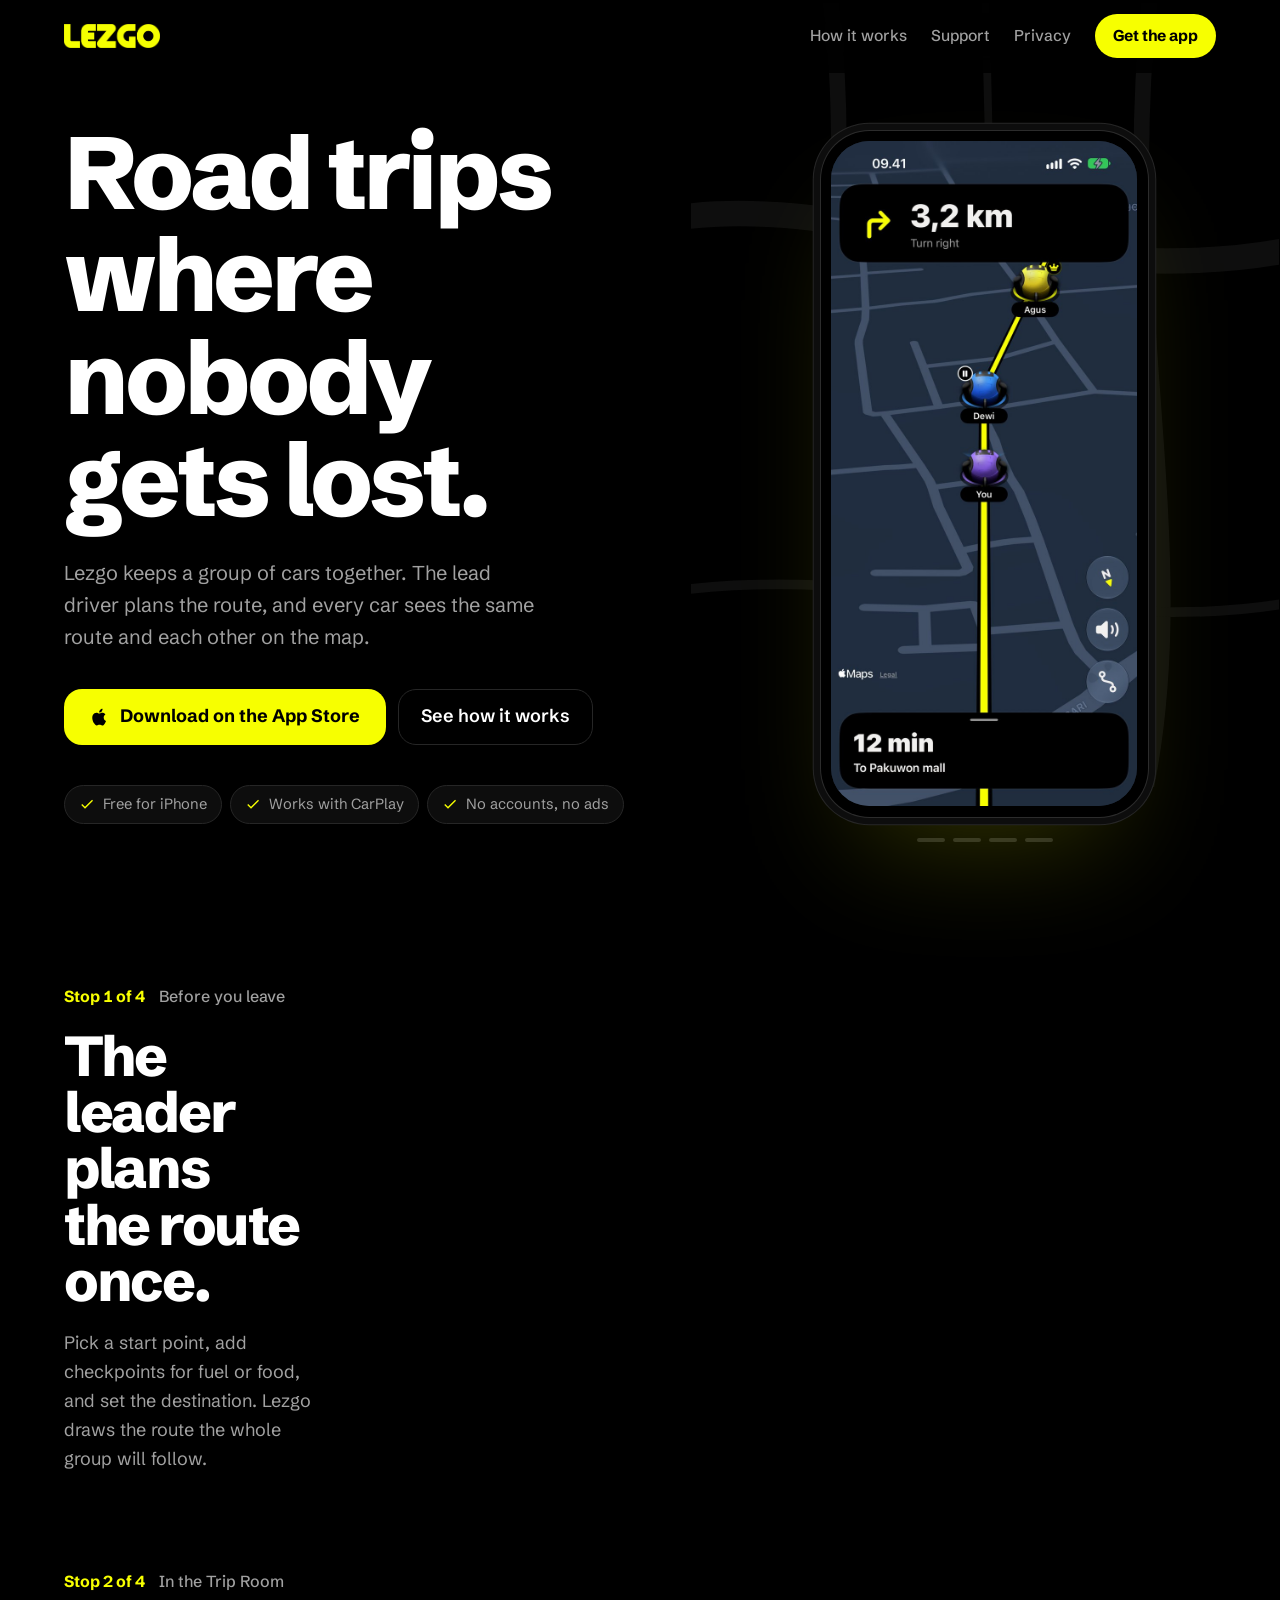
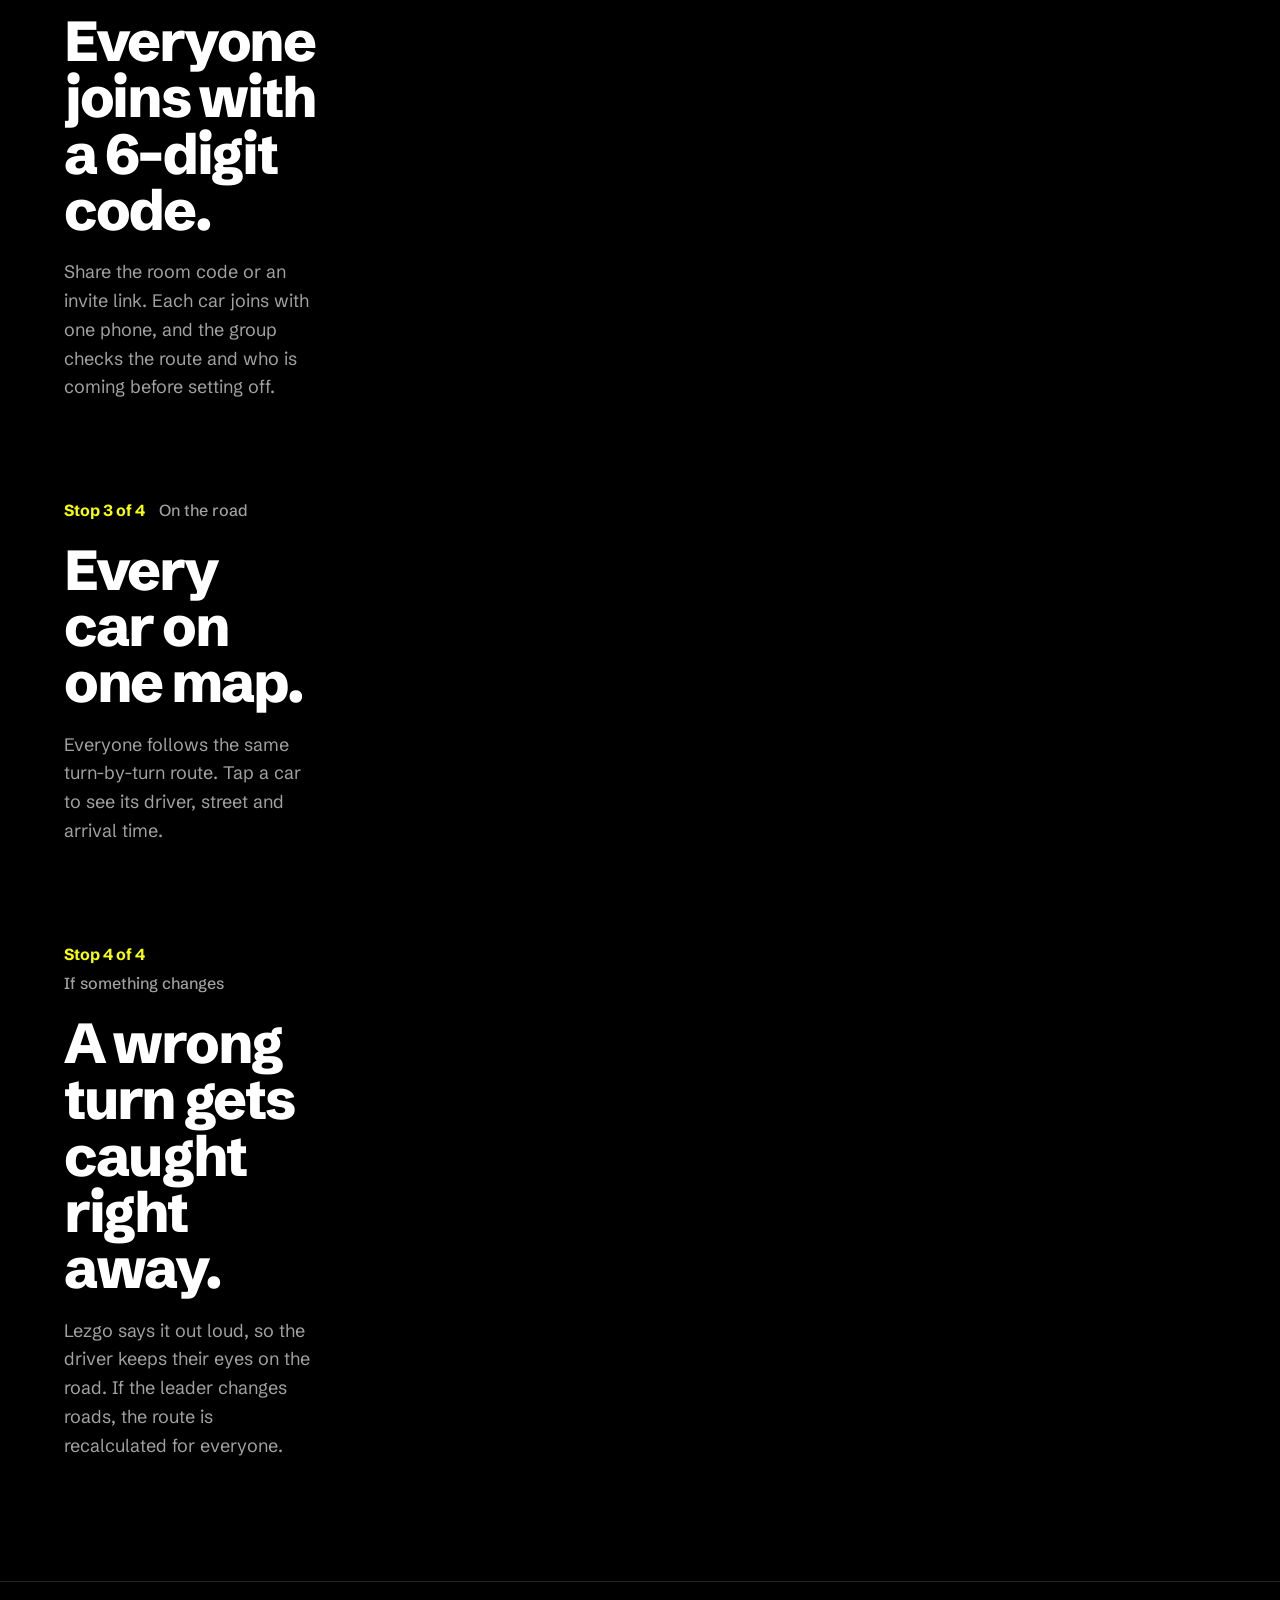
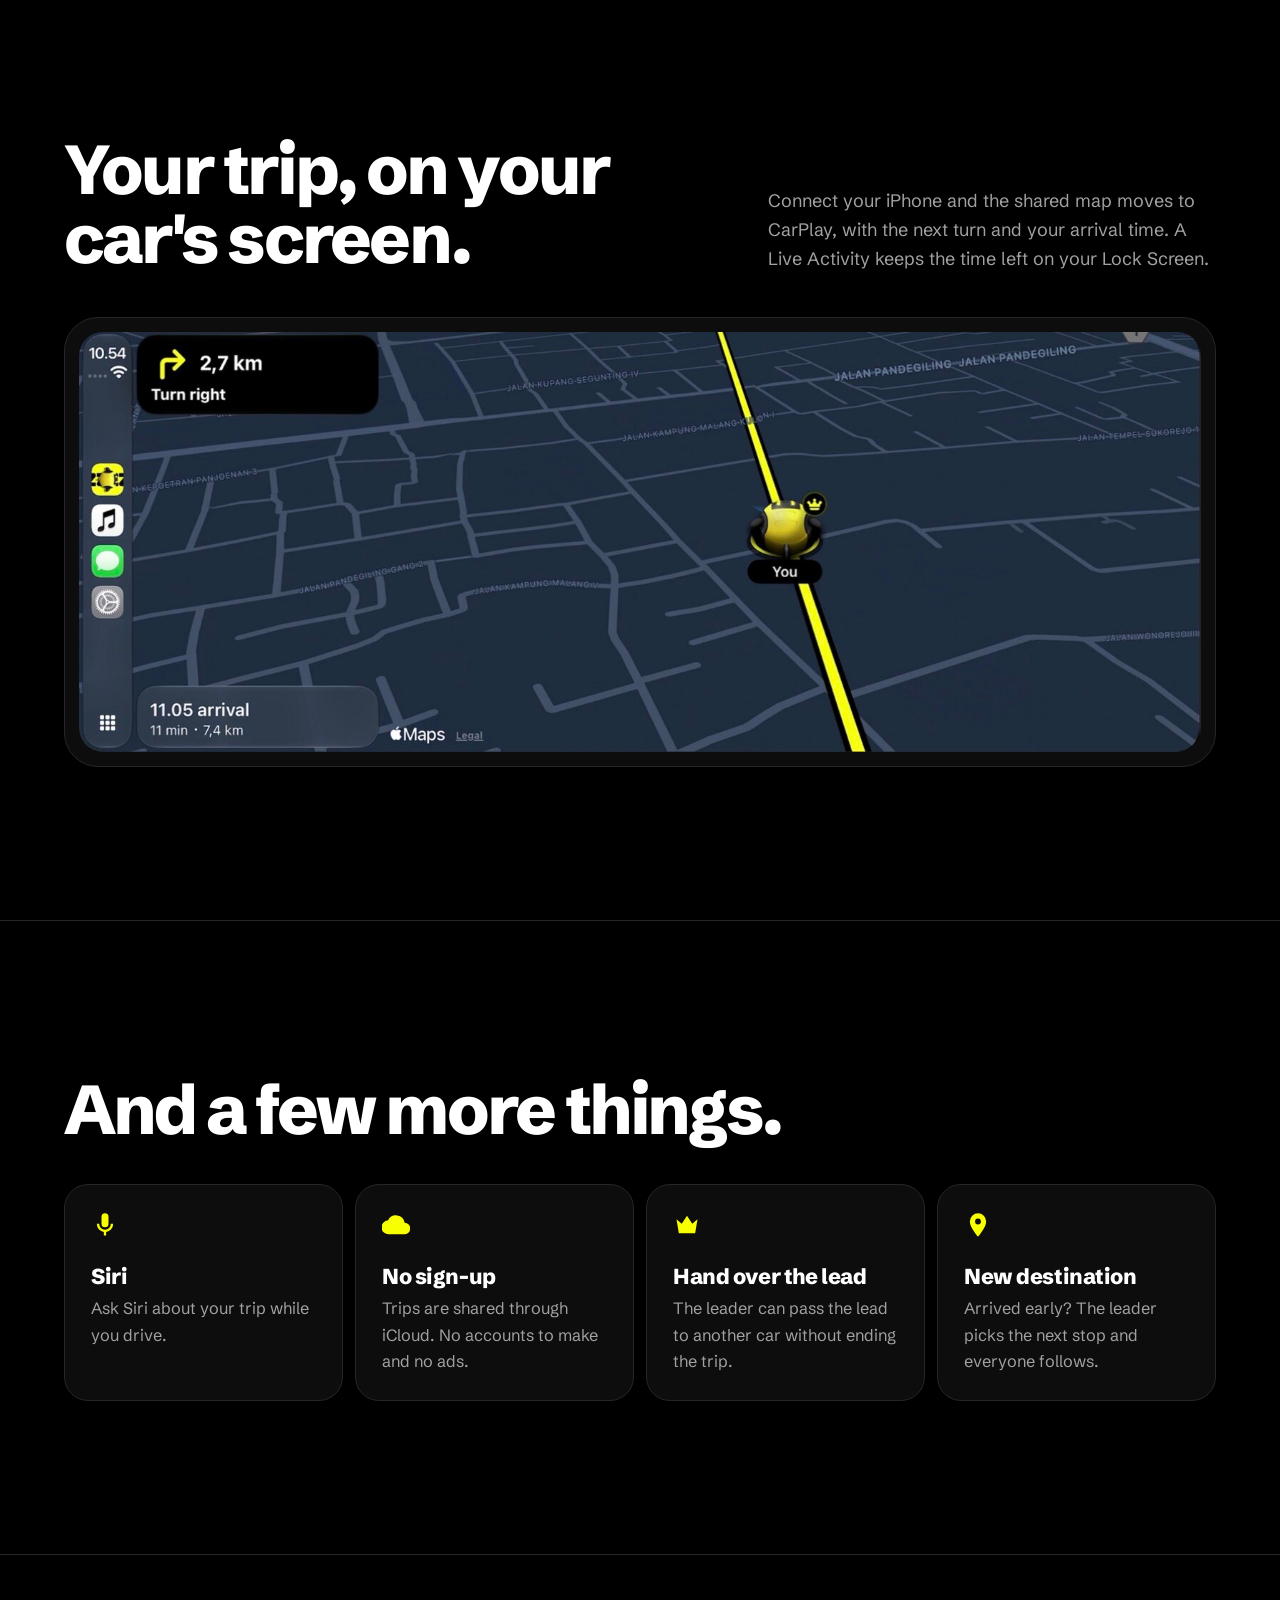
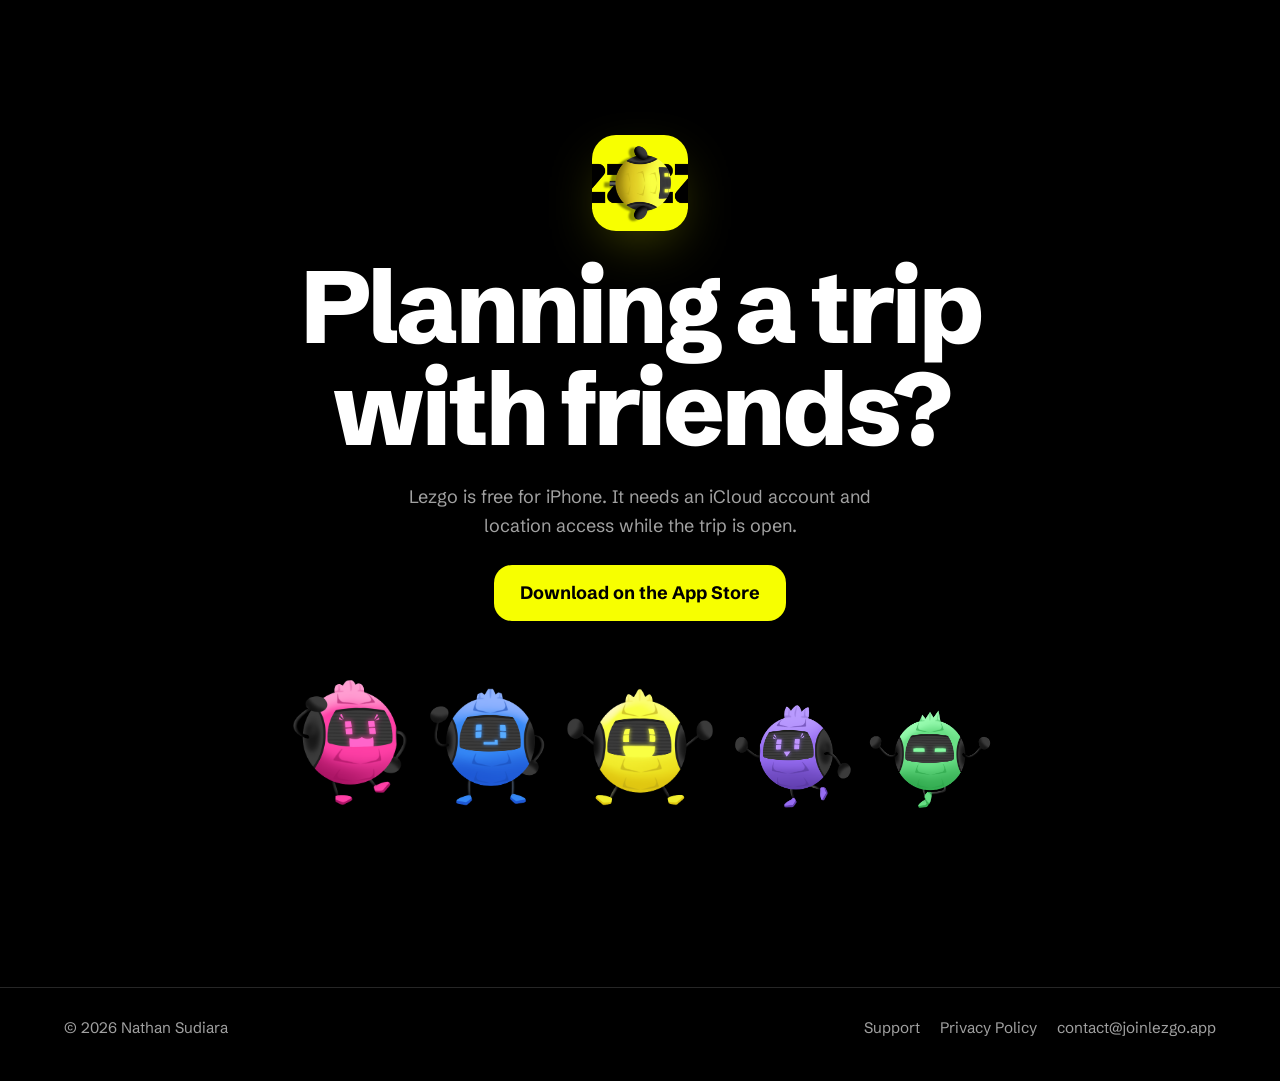
==== commit d1433a22: "fix: make the phone larger and uncropped on phones" ====
--- a/index.html
+++ b/index.html
@@ -47,7 +47,7 @@
           <div class="rail" aria-hidden="true">
             <span class="rail-track"></span><span class="rail-fill"></span>
             <span class="rail-pin"></span><span class="rail-pin"></span><span class="rail-pin"></span><span class="rail-pin"></span>
-            <span class="rail-car"><img src="/assets/crew-yellow.png" alt="" width="448" height="351"></span>
+            <span class="rail-car"><img src="/assets/mascot-yellow.png" alt="" width="448" height="351"></span>
           </div>
           <div class="step-list">
             <section class="step" data-screen="0" aria-labelledby="b1">
@@ -68,7 +68,7 @@
             <section class="step" data-screen="3" aria-labelledby="b4">
               <div class="step-head"><span class="count">Stop 4 of 4</span><span class="place">If something changes</span></div>
               <h2 id="b4">A wrong turn gets caught right away.</h2>
-              <p>Lezgo says it out loud and shows it at the top of the map, so the driver keeps their eyes on the road. If the leader changes roads, the route is recalculated for everyone.</p>
+              <p>Lezgo says it out loud, so the driver keeps their eyes on the road. If the leader changes roads, the route is recalculated for everyone.</p>
             </section>
           </div>
         </div>
@@ -89,9 +89,9 @@
         <div class="phone">
           <div class="screen">
             <img src="/assets/screen-planRoute.jpg" alt="" width="720" height="1564">
-            <img src="/assets/screen-tripRoomLeader.jpg" alt="" width="720" height="1564">
-            <img class="current" src="/assets/screen-tripMapMemberGroup.jpg" alt="" width="720" height="1564">
-            <img src="/assets/screen-tripMapMemberOffRoute.jpg" alt="" width="720" height="1564">
+            <img src="/assets/screen-tripRoom.jpg" alt="" width="720" height="1564">
+            <img class="current" src="/assets/screen-tripMapGroup.jpg" alt="" width="720" height="1564">
+            <img src="/assets/screen-tripMapOffRoute.jpg" alt="" width="720" height="1564">
           </div>
         </div>
         <div class="progress"><span></span><span></span><span></span><span></span></div>
@@ -126,11 +126,11 @@
     <p>Lezgo is free for iPhone. It needs an iCloud account and location access while the trip is open.</p>
     <a class="store" href="https://apps.apple.com/app/id6826083177">Download on the App Store</a>
     <div class="crew" aria-hidden="true">
-      <img src="/assets/crew-pink.png" alt="" width="350" height="370">
-      <img src="/assets/crew-blue.png" alt="" width="372" height="367">
-      <img class="leader" src="/assets/crew-yellow.png" alt="" width="448" height="351">
-      <img src="/assets/crew-purple.png" alt="" width="450" height="375">
-      <img src="/assets/crew-green.png" alt="" width="468" height="375">
+      <img src="/assets/mascot-pink.png" alt="" width="350" height="370">
+      <img src="/assets/mascot-blue.png" alt="" width="372" height="367">
+      <img class="leader" src="/assets/mascot-yellow.png" alt="" width="448" height="351">
+      <img src="/assets/mascot-purple.png" alt="" width="450" height="375">
+      <img src="/assets/mascot-green.png" alt="" width="468" height="375">
     </div>
   </section>
 </main>
--- a/styles.css
+++ b/styles.css
@@ -101,45 +101,47 @@
 .stage { position: sticky; top: calc(env(safe-area-inset-top, 0px) + 73px); height: calc(100vh - 73px); display: grid; place-items: center; }
 .stage-inner { position: relative; display: grid; justify-items: center; gap: 22px; }
 .streets { position: absolute; inset: -18% -40%; z-index: -1; opacity: .7; }
-.phone { position: relative; width: min(330px, 36vh, 26vw); aspect-ratio: 1320 / 2868; border-radius: 52px; padding: 10px; background: #000; box-shadow: 0 0 0 1px #2c2c2c, 0 0 0 7px #0d0d0d, 0 0 0 8px #262626, 0 60px 120px -40px rgba(247, 255, 0, .22); will-change: transform; }
-.screen { position: relative; width: 100%; height: 100%; border-radius: 42px; overflow: hidden; background: var(--map); isolation: isolate; }
+.phone { --screen-w: min(310px, 34vh, 24vw); --bezel: calc(var(--screen-w) * .034); position: relative; width: fit-content; padding: var(--bezel); border-radius: calc(var(--screen-w) * .125 + var(--bezel)); background: #000;
+  box-shadow: 0 0 0 1px #2c2c2c, 0 0 0 calc(var(--bezel) * .7) #0d0d0d, 0 0 0 calc(var(--bezel) * .7 + 1px) #262626, 0 60px 120px -40px rgba(247, 255, 0, .22); will-change: transform; }
+/* The screen keeps the screenshots' exact shape, so nothing is cropped, and its corners follow an iPhone's. */
+.screen { position: relative; width: var(--screen-w); aspect-ratio: 1320 / 2868; border-radius: calc(var(--screen-w) * .125); overflow: hidden; background: var(--map); isolation: isolate; }
 .screen img { position: absolute; inset: 0; width: 100%; height: 100%; object-fit: cover; opacity: 0; }
 .screen img.current { opacity: 1; }
 .progress { display: flex; gap: 8px; }
 .progress span { width: 28px; height: 4px; border-radius: 2px; background: var(--line); transition: background-color .3s, width .3s; }
 .progress span.on { background: var(--signal); width: 44px; }
 
-/* Phones: the phone pins under the header on a solid black panel with a hairline edge, and the stops pin right
-   below it, so nothing ever scrolls behind the phone. */
+/* Phones: one pinned panel under the header. The phone takes all the height the caption below it does not need,
+   and the stop's caption sits under it at full width. Nothing scrolls behind the phone. */
 @media (max-width: 860px) {
-  .story { --phone-h: min(40svh, 380px); --stage-h: calc(var(--phone-h) + 47px); grid-template-columns: minmax(0, 1fr); gap: 0; }
+  .story { --caption-h: 200px; --phone-h: clamp(240px, calc(100svh - 73px - 50px - var(--caption-h)), 540px); --stage-h: calc(var(--phone-h) + 50px);
+    grid-template-columns: minmax(0, 1fr); gap: 0; }
   .story > div:first-child { display: contents; }
   .lead { order: 1; min-height: auto; padding-block: 40px 40px; }
   .lead h1 { font-size: clamp(2.9rem, 13vw, 4.4rem); }
   .lead > p { font-size: 1.1rem; }
   .facts { margin-top: 28px; }
-  .stage { order: 2; top: calc(env(safe-area-inset-top, 0px) + 73px); z-index: 5; height: var(--stage-h); padding-block: 16px 14px; border-bottom: 1px solid var(--line);
+  .stage { order: 2; top: calc(env(safe-area-inset-top, 0px) + 73px); z-index: 5; height: var(--stage-h); padding-block: 10px 12px; border-bottom: 1px solid var(--line);
     margin-inline: calc(-1 * max(var(--gutter), env(safe-area-inset-left, 0px))); background: var(--black); align-content: start; }
-  .stage-inner { gap: 12px; }
+  .stage-inner { gap: 10px; }
   .streets { display: none; }
-  .phone { width: calc(var(--phone-h) * 1320 / 2868); border-radius: 32px; padding: 6px; box-shadow: 0 0 0 1px #2c2c2c, 0 0 0 5px #0d0d0d, 0 0 0 6px #262626; }
-  .screen { border-radius: 27px; }
+  .phone { --screen-w: min(calc(var(--phone-h) * 1320 / 2868), 64vw); --bezel: 6px;
+    box-shadow: 0 0 0 1px #2c2c2c, 0 0 0 4px #0d0d0d, 0 0 0 5px #262626, 0 30px 60px -30px rgba(247, 255, 0, .25); }
   .steps { order: 3; }
-  .steps-pin { grid-template-columns: 24px minmax(0, 1fr); gap: 18px; }
-  .step h2 { font-size: clamp(1.8rem, 7.6vw, 2.5rem); }
-  .step p { margin-top: 12px; font-size: 1.02rem; }
-  .step-head { margin-bottom: 10px; }
-  .rail-pin { width: 18px; height: 18px; margin: -9px 0 0 -9px; border-width: 3px; }
-  .rail-car { width: 36px; height: 36px; margin: -18px 0 0 -18px; }
-  .rail-car img { width: 24px; }
+  .steps-pin { grid-template-columns: minmax(0, 1fr); gap: 0; }
+  .rail { display: none; }
+  .step h2 { font-size: clamp(1.55rem, 6.6vw, 2.1rem); }
+  .step p { margin-top: 10px; font-size: .98rem; line-height: 1.5; }
+  .step-head { margin-bottom: 8px; }
+  .step-head .count, .step-head .place { font-size: .92rem; }
   .motion .steps { height: 320svh; }
-  .motion .steps-pin { top: calc(env(safe-area-inset-top, 0px) + 73px + var(--stage-h)); height: calc(100svh - 73px - var(--stage-h)); }
-  .motion .rail { height: 72%; }
-}
-@media (max-width: 860px) and (max-height: 700px) {
-  .story { --phone-h: 32svh; }
-  .step h2 { font-size: clamp(1.6rem, 6.8vw, 2.1rem); }
-  .step p { font-size: .96rem; }
+  .motion .steps-pin { top: calc(env(safe-area-inset-top, 0px) + 73px + var(--stage-h)); height: calc(100svh - 73px - var(--stage-h)); align-items: start; padding-top: 18px; }
+  .motion .step { align-self: start; }
+}
+@media (max-width: 860px) and (max-height: 640px) {
+  .story { --caption-h: 196px; }
+  .step h2 { font-size: clamp(1.4rem, 6vw, 1.8rem); }
+  .step p { font-size: .92rem; }
 }
 
 /* CarPlay: the real CarPlay screen in a dashboard bezel */
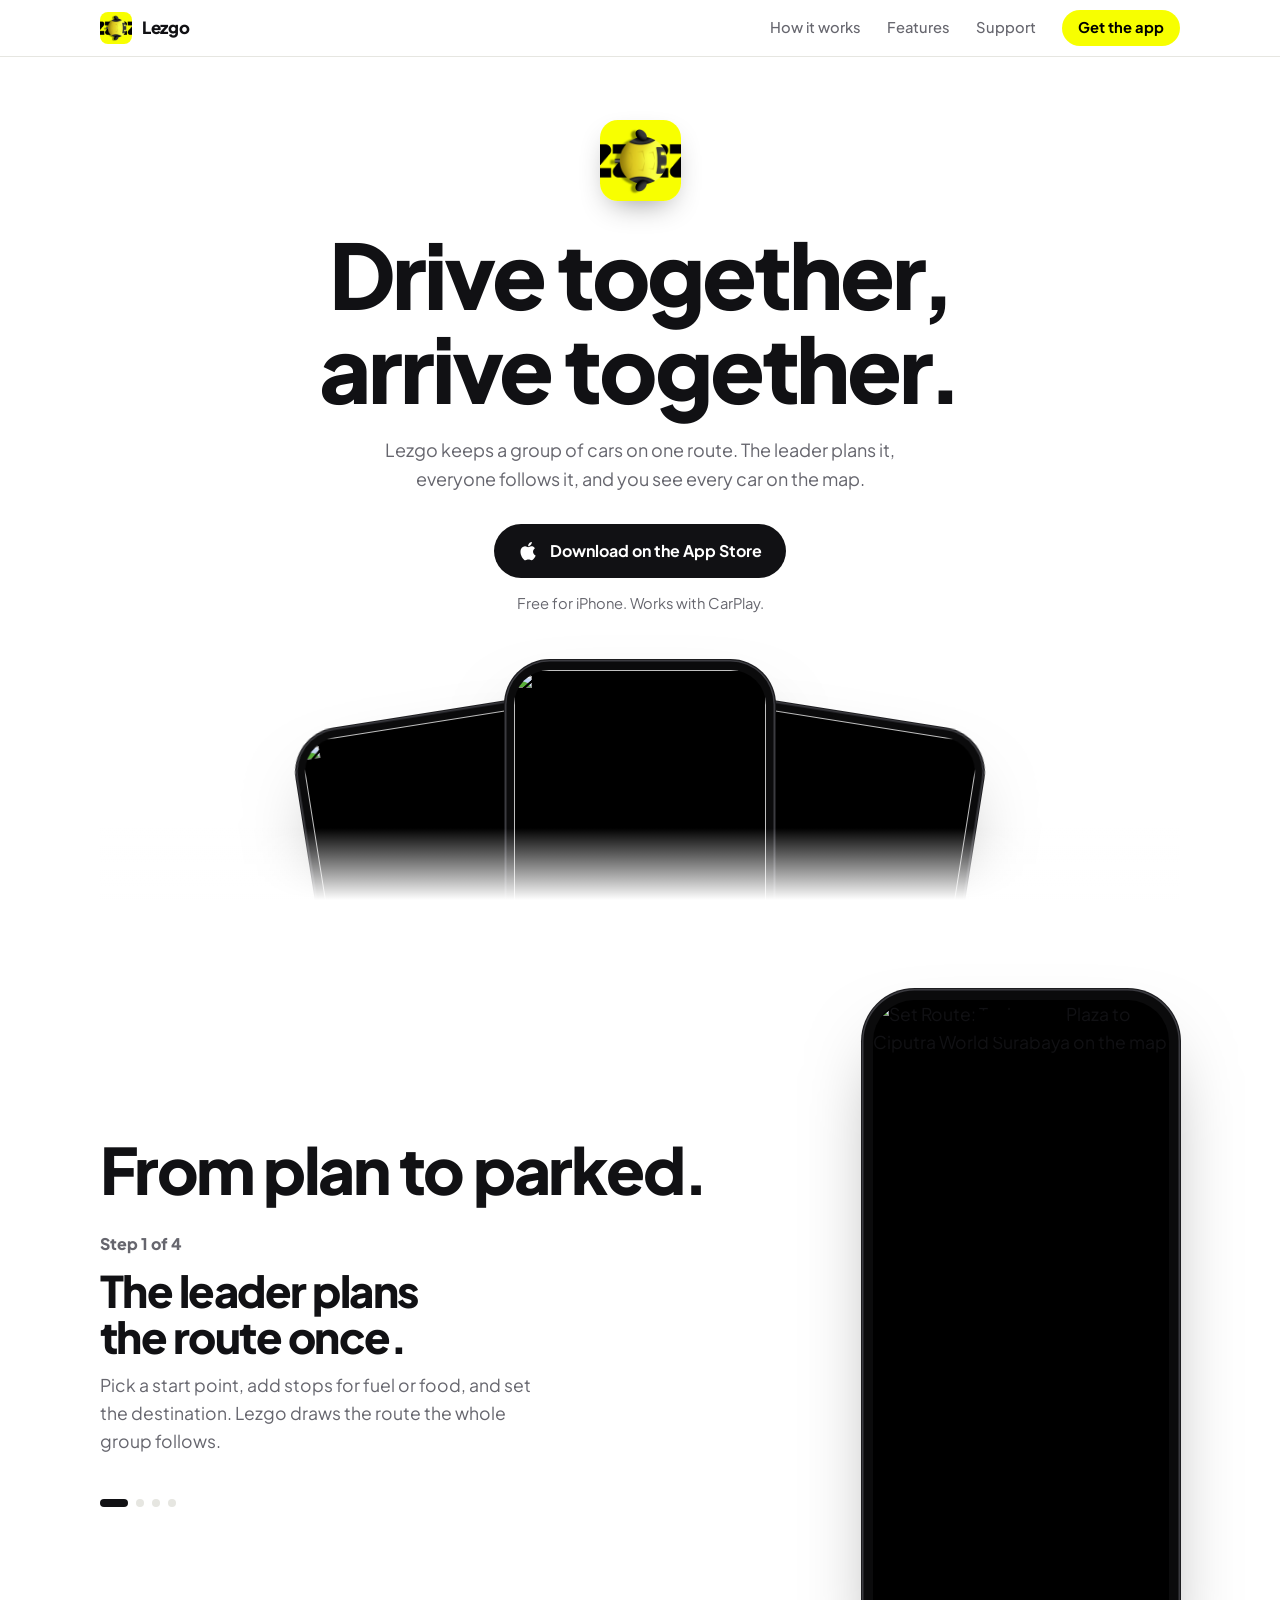
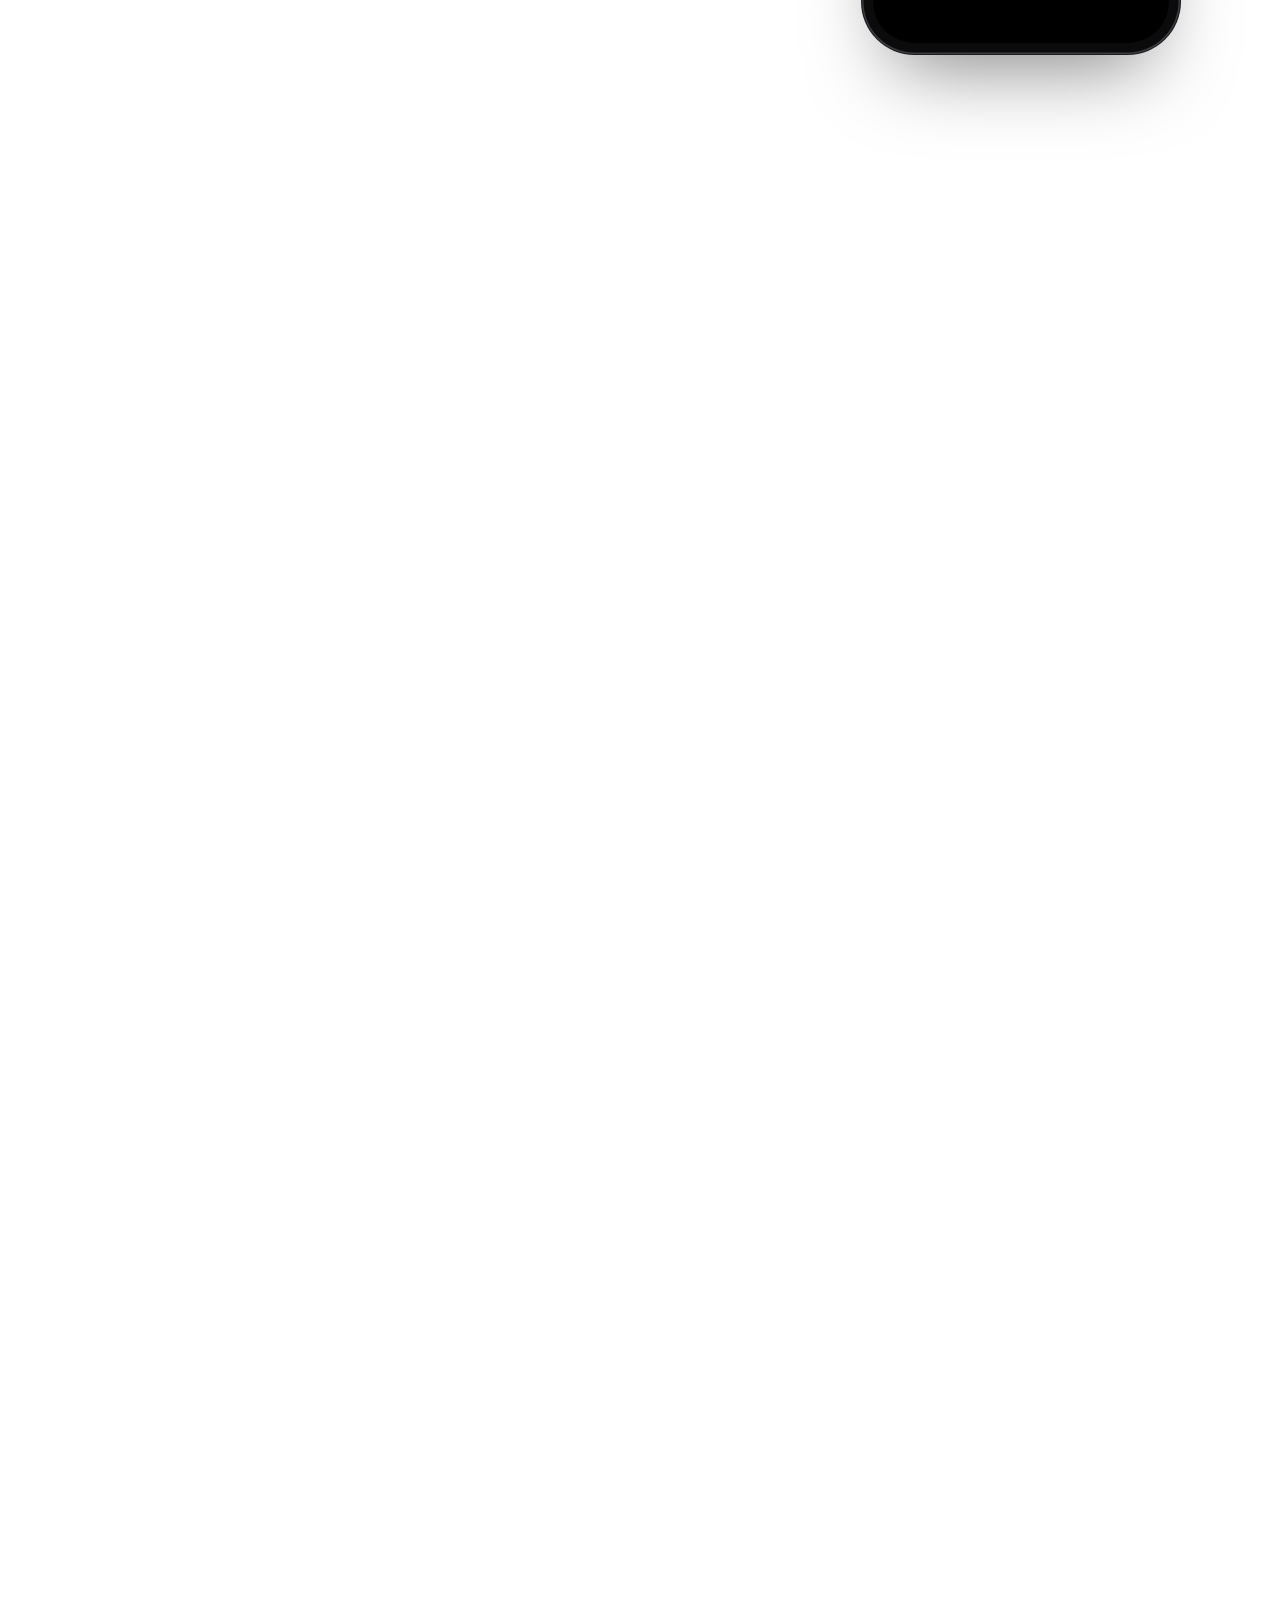
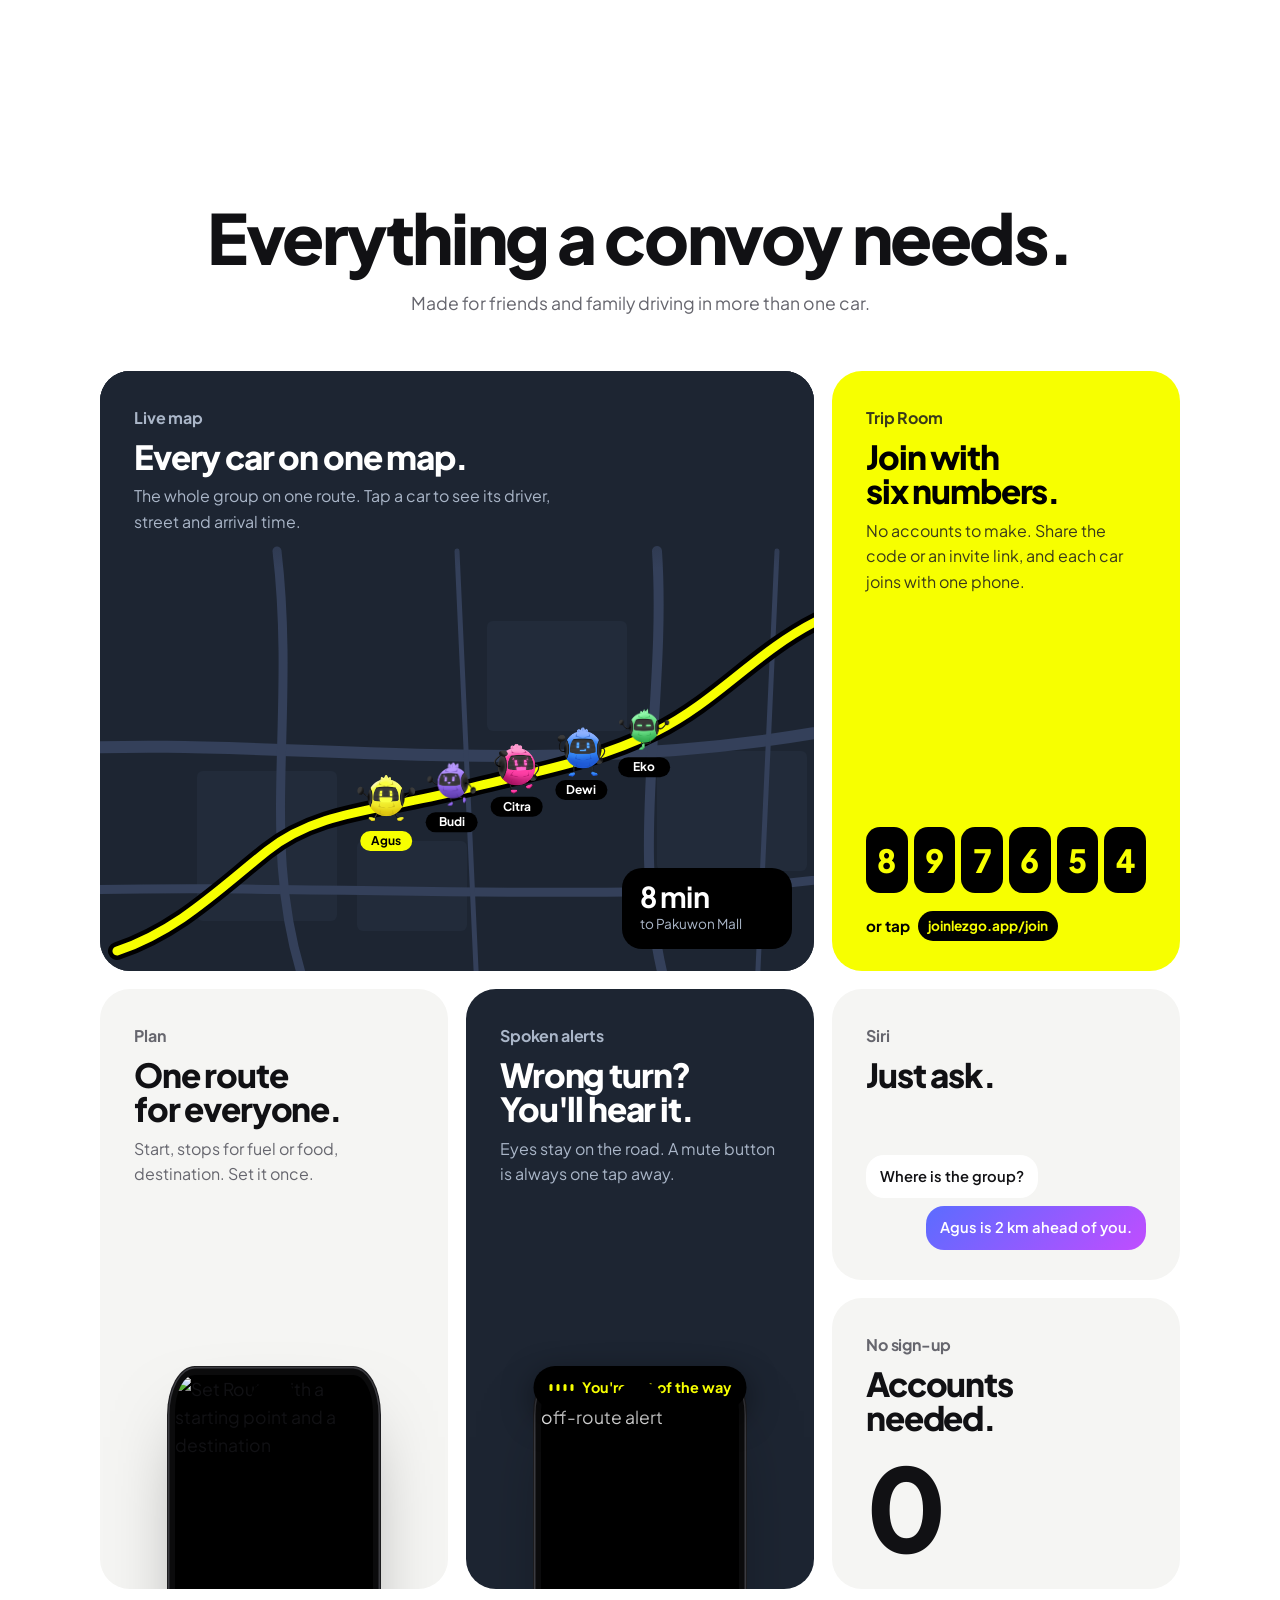
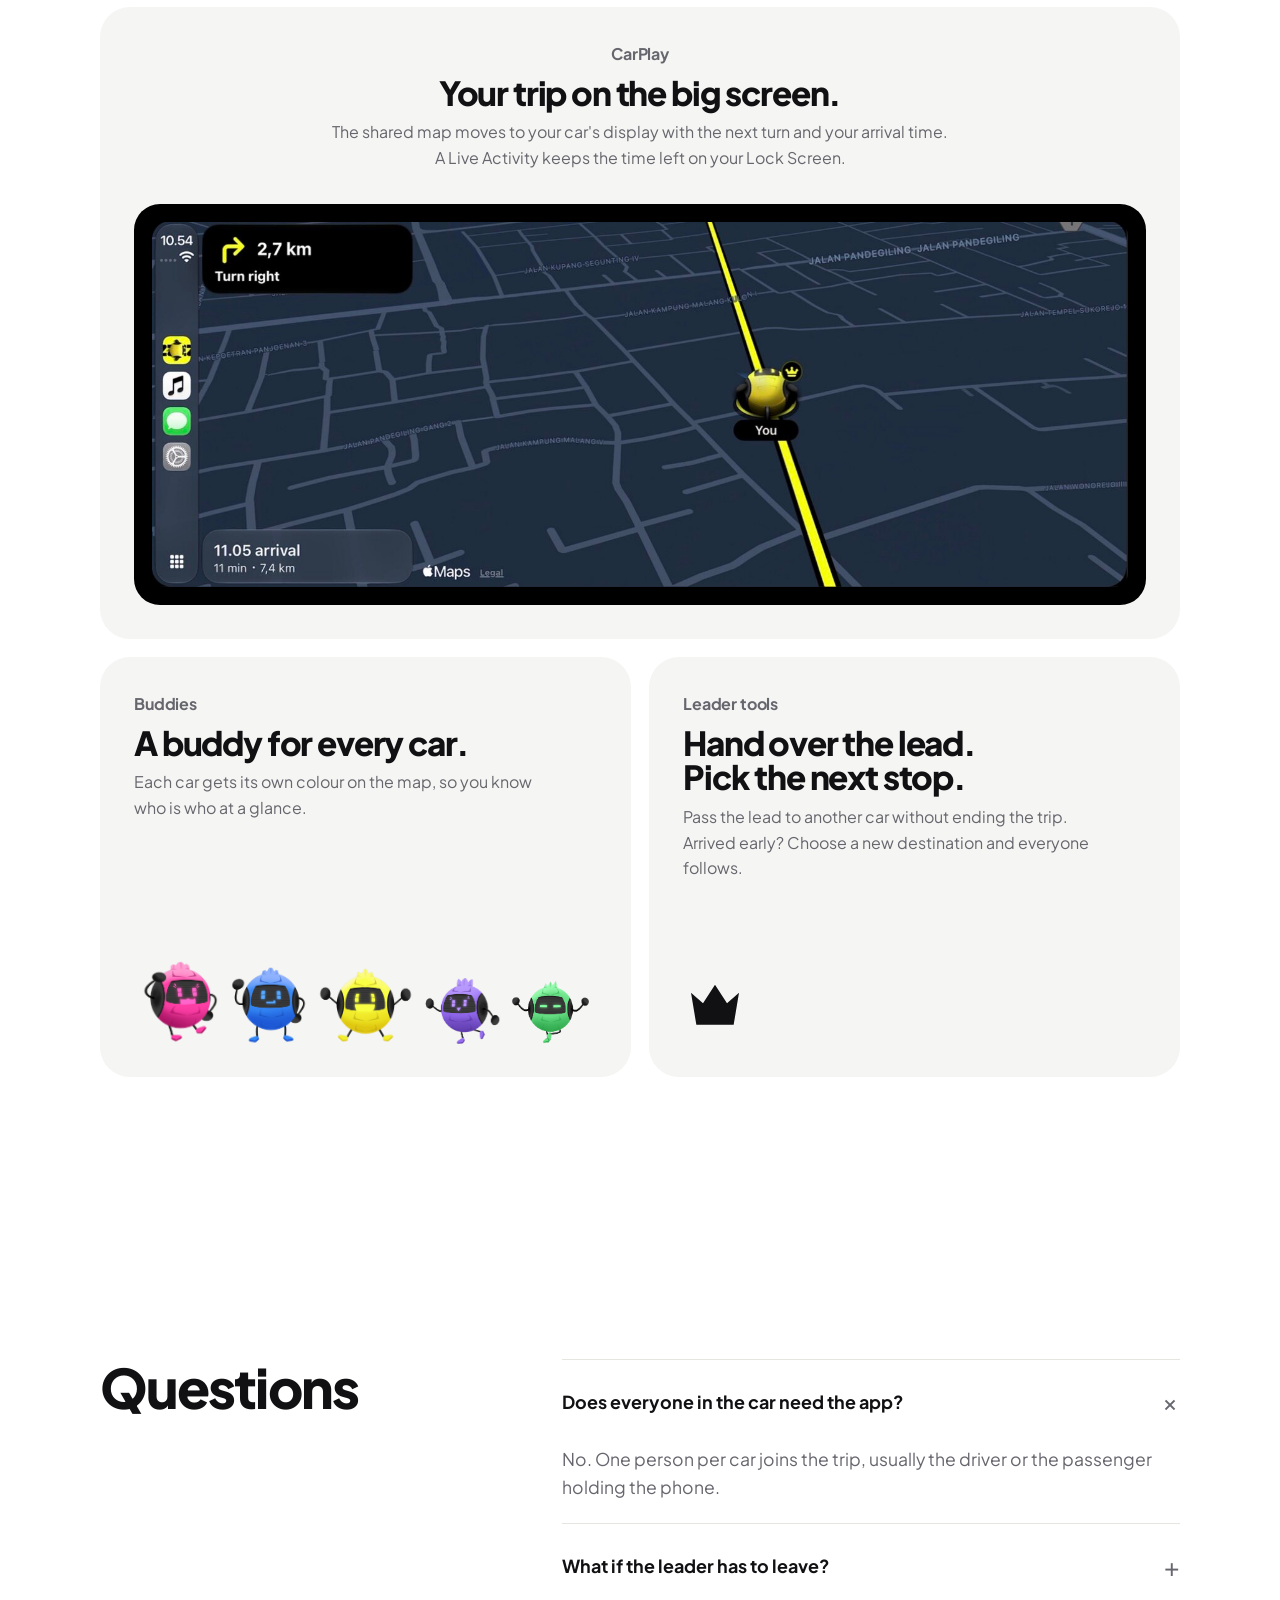
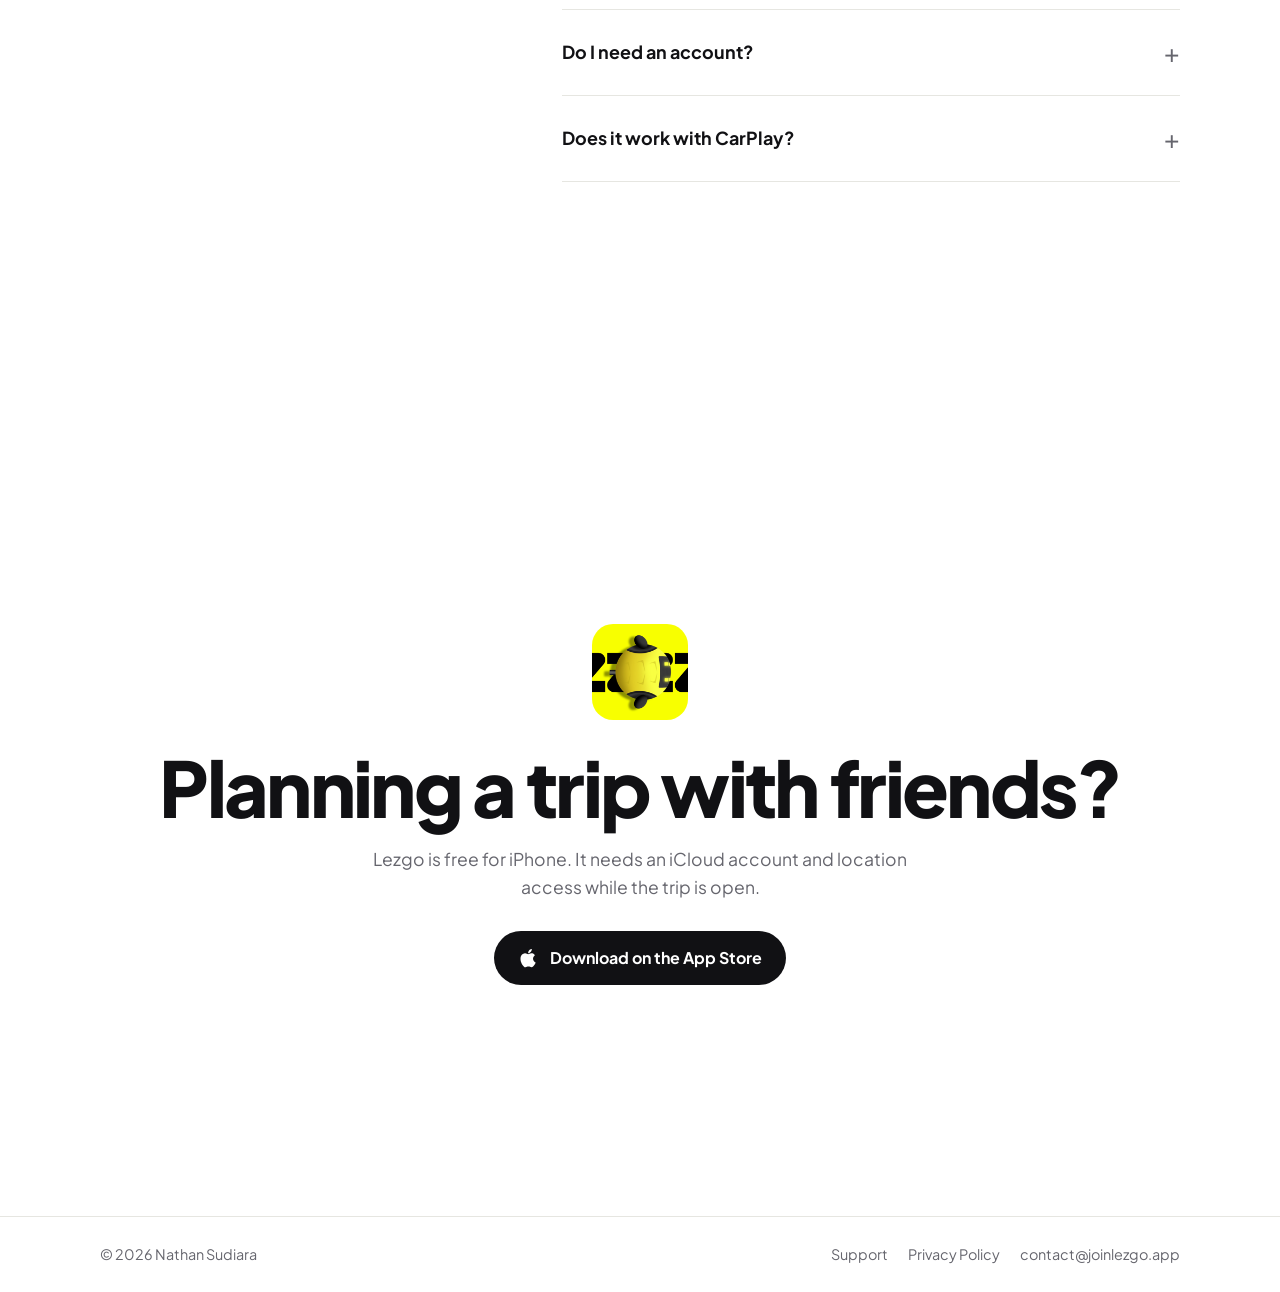
==== commit 1a91fe2a: "feat: rebuild the landing page as the showroom design Full-screen hero with three phones, a pinned f" ====
--- a/index.html
+++ b/index.html
@@ -5,7 +5,8 @@
   <meta name="viewport" content="width=device-width, initial-scale=1, viewport-fit=cover">
   <title>Lezgo: Road Trip Companion</title>
   <meta name="description" content="Lezgo keeps a group of cars together on a road trip. The lead driver plans the route, and every car sees the same route and each other on the map.">
-  <meta name="theme-color" content="#000000">
+  <meta name="theme-color" content="#ffffff" media="(prefers-color-scheme: light)">
+  <meta name="theme-color" content="#000000" media="(prefers-color-scheme: dark)">
   <meta property="og:title" content="Lezgo: Road Trip Companion">
   <meta property="og:description" content="Plan the route once and keep every car together.">
   <meta property="og:image" content="https://joinlezgo.app/assets/app-icon-180.png">
@@ -14,135 +15,185 @@
   <link rel="apple-touch-icon" href="/assets/app-icon-180.png">
   <link rel="preconnect" href="https://fonts.googleapis.com">
   <link rel="preconnect" href="https://fonts.gstatic.com" crossorigin>
-  <link href="https://fonts.googleapis.com/css2?family=Schibsted+Grotesk:wght@400;500;600;700;800&display=swap" rel="stylesheet">
+  <link href="https://fonts.googleapis.com/css2?family=Plus+Jakarta+Sans:wght@400;500;600;700;800&display=swap" rel="stylesheet">
   <link rel="stylesheet" href="/styles.css">
+  <script>
+    // Turn on the landing page's motion before the first paint, unless the visitor asked for less motion.
+    if (!matchMedia("(prefers-reduced-motion: reduce)").matches) document.documentElement.classList.add("motion");
+  </script>
 </head>
 <body>
   <a class="skip" href="#main">Skip to content</a>
 
-  <header class="top wrap">
-    <a href="/" aria-label="Lezgo home"><img src="/assets/lezgo-yellow.png" alt="Lezgo" width="858" height="210"></a>
-    <nav aria-label="Site"><a href="#how">How it works</a><a href="/support">Support</a><a href="/privacy">Privacy</a><a class="get" href="https://apps.apple.com/app/id6826083177">Get the app</a></nav>
+  <header class="top">
+    <div class="wrap">
+      <a class="brand" href="/"><img src="/assets/app-icon-180.png" alt="" width="180" height="180">Lezgo</a>
+      <nav aria-label="Site"><a href="#how">How it works</a><a href="#features">Features</a><a href="/support">Support</a><a class="get" href="https://apps.apple.com/app/id6826083177">Get the app</a></nav>
+    </div>
   </header>
 
 <main id="main">
-  <div class="story wrap">
-    <div>
-      <section class="lead" aria-labelledby="hero-title">
-        <h1 id="hero-title">Road trips where nobody gets lost.</h1>
-        <p>Lezgo keeps a group of cars together. The lead driver plans the route, and every car sees the same route and each other on the map.</p>
-        <div class="actions">
-          <a class="store" href="https://apps.apple.com/app/id6826083177"><svg viewBox="0 0 24 24" fill="currentColor" aria-hidden="true"><path d="M16.4 12.6c0-2.4 2-3.6 2.1-3.7-1.2-1.7-3-1.9-3.6-2-1.5-.2-3 .9-3.8.9-.8 0-2-.9-3.3-.9-1.7 0-3.3 1-4.2 2.5-1.8 3.1-.5 7.7 1.3 10.2.9 1.2 1.9 2.6 3.2 2.6 1.3-.1 1.8-.8 3.3-.8s2 .8 3.3.8c1.4 0 2.3-1.3 3.1-2.5 1-1.4 1.4-2.8 1.4-2.9-.1 0-2.8-1-2.8-4.2zM14 5.3c.7-.8 1.2-2 1-3.1-1 0-2.2.7-2.9 1.5-.6.7-1.2 1.9-1 3 1.1.1 2.2-.6 2.9-1.4z"/></svg>Download on the App Store</a>
-          <a class="ghost" href="#how">See how it works</a>
-        </div>
-        <ul class="facts">
-          <li><svg viewBox="0 0 24 24" fill="currentColor" aria-hidden="true"><path d="M9 16.2 4.8 12l-1.4 1.4L9 19 21 7l-1.4-1.4z"/></svg>Free for iPhone</li>
-          <li><svg viewBox="0 0 24 24" fill="currentColor" aria-hidden="true"><path d="M9 16.2 4.8 12l-1.4 1.4L9 19 21 7l-1.4-1.4z"/></svg>Works with CarPlay</li>
-          <li><svg viewBox="0 0 24 24" fill="currentColor" aria-hidden="true"><path d="M9 16.2 4.8 12l-1.4 1.4L9 19 21 7l-1.4-1.4z"/></svg>No accounts, no ads</li>
-        </ul>
-      </section>
+  <section class="hero wrap" aria-labelledby="hero-title">
+    <img class="icon rise-in" src="/assets/app-icon-180.png" alt="" width="180" height="180">
+    <h1 class="rise-in" id="hero-title">Drive together, arrive together.</h1>
+    <p class="rise-in">Lezgo keeps a group of cars on one route. The leader plans it, everyone follows it, and you see every car on the map.</p>
+    <div class="rise-in"><a class="store" href="https://apps.apple.com/app/id6826083177"><svg viewBox="0 0 24 24" fill="currentColor" aria-hidden="true"><path d="M16.4 12.6c0-2.4 2-3.6 2.1-3.7-1.2-1.7-3-1.9-3.6-2-1.5-.2-3 .9-3.8.9-.8 0-2-.9-3.3-.9-1.7 0-3.3 1-4.2 2.5-1.8 3.1-.5 7.7 1.3 10.2.9 1.2 1.9 2.6 3.2 2.6 1.3-.1 1.8-.8 3.3-.8s2 .8 3.3.8c1.4 0 2.3-1.3 3.1-2.5 1-1.4 1.4-2.8 1.4-2.9-.1 0-2.8-1-2.8-4.2zM14 5.3c.7-.8 1.2-2 1-3.1-1 0-2.2.7-2.9 1.5-.6.7-1.2 1.9-1 3 1.1.1 2.2-.6 2.9-1.4z"/></svg>Download on the App Store</a></div>
+    <div class="meta rise-in">Free for iPhone. Works with CarPlay.</div>
+    <div class="fan" aria-hidden="true">
+      <div class="phone left"><div class="screen"><img src="/assets/app-set-route.jpg" alt="" width="900" height="1957"></div></div>
+      <div class="phone middle"><div class="screen"><img src="/assets/app-trip-map.jpg" alt="" width="900" height="1957"></div></div>
+      <div class="phone right"><div class="screen"><img src="/assets/app-trip-room.jpg" alt="" width="900" height="1957"></div></div>
+    </div>
+  </section>
 
-      <div class="steps" id="how">
-        <div class="steps-pin">
-          <div class="rail" aria-hidden="true">
-            <span class="rail-track"></span><span class="rail-fill"></span>
-            <span class="rail-pin"></span><span class="rail-pin"></span><span class="rail-pin"></span><span class="rail-pin"></span>
-            <span class="rail-car"><img src="/assets/mascot-yellow.png" alt="" width="448" height="351"></span>
+  <section class="story" id="how" aria-labelledby="how-title">
+    <div class="story-pin wrap">
+      <div class="story-copy">
+        <h2 id="how-title">From plan to parked.</h2>
+        <div class="below">
+          <div class="steps">
+            <article class="step"><span class="count">Step 1 of 4</span><h3>The leader plans the route once.</h3><p>Pick a start point, add stops for fuel or food, and set the destination. Lezgo draws the route the whole group follows.</p></article>
+            <article class="step"><span class="count">Step 2 of 4</span><h3>Friends join with a 6-digit code.</h3><p>Share the room code or an invite link. One phone per car. Check the route and who is coming before you set off.</p></article>
+            <article class="step"><span class="count">Step 3 of 4</span><h3>Every car on one map.</h3><p>Everyone follows the same turn-by-turn route. Tap a car to see its driver, street and arrival time.</p></article>
+            <article class="step"><span class="count">Step 4 of 4</span><h3>Wrong turns get caught right away.</h3><p>Lezgo says it out loud, so eyes stay on the road. If the leader changes roads, the route updates for everyone.</p></article>
           </div>
-          <div class="step-list">
-            <section class="step" data-screen="0" aria-labelledby="b1">
-              <div class="step-head"><span class="count">Stop 1 of 4</span><span class="place">Before you leave</span></div>
-              <h2 id="b1">The leader plans the route once.</h2>
-              <p>Pick a start point, add checkpoints for fuel or food, and set the destination. Lezgo draws the route the whole group will follow.</p>
-            </section>
-            <section class="step" data-screen="1" aria-labelledby="b2">
-              <div class="step-head"><span class="count">Stop 2 of 4</span><span class="place">In the Trip Room</span></div>
-              <h2 id="b2">Everyone joins with a 6-digit code.</h2>
-              <p>Share the room code or an invite link. Each car joins with one phone, and the group checks the route and who is coming before setting off.</p>
-            </section>
-            <section class="step" data-screen="2" aria-labelledby="b3">
-              <div class="step-head"><span class="count">Stop 3 of 4</span><span class="place">On the road</span></div>
-              <h2 id="b3">Every car on one map.</h2>
-              <p>Everyone follows the same turn-by-turn route. Tap a car to see its driver, street and arrival time.</p>
-            </section>
-            <section class="step" data-screen="3" aria-labelledby="b4">
-              <div class="step-head"><span class="count">Stop 4 of 4</span><span class="place">If something changes</span></div>
-              <h2 id="b4">A wrong turn gets caught right away.</h2>
-              <p>Lezgo says it out loud, so the driver keeps their eyes on the road. If the leader changes roads, the route is recalculated for everyone.</p>
-            </section>
-          </div>
+          <div class="dots" aria-hidden="true"><span class="on"></span><span></span><span></span><span></span></div>
         </div>
       </div>
+      <div class="stage">
+        <div class="phone"><div class="screen">
+          <img src="/assets/app-set-route.jpg" alt="Set Route: Tunjungan Plaza to Ciputra World Surabaya on the map" width="900" height="1957">
+          <img src="/assets/app-trip-room.jpg" alt="The Trip Room: the route and five participants, with Start Trip" width="900" height="1957">
+          <img src="/assets/app-trip-map.jpg" alt="The trip map: the shared yellow route with Agus ahead and you behind" width="900" height="1957">
+          <img src="/assets/app-off-route.jpg" alt="The trip map with the alert: You're out of the way" width="900" height="1957">
+        </div></div>
+      </div>
+    </div>
+  </section>
+
+  <section class="features wrap" id="features" aria-labelledby="features-title">
+    <div class="section-head">
+      <h2 id="features-title">Everything a convoy needs.</h2>
+      <p>Made for friends and family driving in more than one car.</p>
     </div>
 
-    <div class="stage" aria-hidden="true">
-      <div class="stage-inner">
-        <svg class="streets" viewBox="0 0 600 800" preserveAspectRatio="xMidYMid slice">
-          <g fill="none" stroke="#141414" stroke-linecap="round">
-            <path stroke-width="26" d="M-20 220 C 160 190, 380 300, 620 250"/>
-            <path stroke-width="16" d="M140 -20 C 180 260, 90 520, 170 820"/>
-            <path stroke-width="16" d="M470 -20 C 430 300, 520 560, 460 820"/>
-            <path stroke-width="10" d="M-20 600 C 200 570, 420 650, 620 610"/>
-            <path stroke-width="8" d="M300 -20 L 320 820"/>
+    <div class="bento">
+      <article class="tile dark map span-8 tall">
+        <div class="copy">
+          <span class="kicker">Live map</span>
+          <h3>Every car on one map.</h3>
+          <p>The whole group on one route. Tap a car to see its driver, street and arrival time.</p>
+        </div>
+        <svg viewBox="0 0 800 600" preserveAspectRatio="xMidYMax slice" role="img" aria-label="Five cars driving along a yellow route">
+          <rect width="800" height="600" fill="#1d2532"/>
+          <g fill="#222b3a"><rect x="430" y="250" width="140" height="110" rx="6"/><rect x="600" y="380" width="150" height="120" rx="6"/><rect x="140" y="400" width="140" height="150" rx="6"/><rect x="300" y="470" width="110" height="90" rx="6"/></g>
+          <g fill="none" stroke="#34405a" stroke-linecap="round">
+            <path stroke-width="12" d="M-20 380 C 200 360, 500 420, 820 350"/>
+            <path stroke-width="9" d="M-20 520 C 300 510, 600 540, 820 500"/>
+            <path stroke-width="9" d="M220 180 C 240 350, 200 480, 250 620"/>
+            <path stroke-width="10" d="M600 180 C 610 330, 570 480, 610 620"/>
+            <path stroke-width="5" d="M400 180 L 420 620"/><path stroke-width="5" d="M720 180 L 700 620"/>
           </g>
+          <path id="map-route" d="M760 250 C 700 280, 660 330, 600 360 S 480 400, 400 420 S 260 440, 210 480 S 120 560, 60 580" fill="none" stroke="#000" stroke-width="18" stroke-linecap="round"/>
+          <path class="route-draw" d="M760 250 C 700 280, 660 330, 600 360 S 480 400, 400 420 S 260 440, 210 480 S 120 560, 60 580" fill="none" stroke="#f7ff00" stroke-width="9" stroke-linecap="round"/>
+          <g id="map-cars"></g>
         </svg>
-        <div class="phone">
-          <div class="screen">
-            <img src="/assets/screen-planRoute.jpg" alt="" width="720" height="1564">
-            <img src="/assets/screen-tripRoom.jpg" alt="" width="720" height="1564">
-            <img class="current" src="/assets/screen-tripMapGroup.jpg" alt="" width="720" height="1564">
-            <img src="/assets/screen-tripMapOffRoute.jpg" alt="" width="720" height="1564">
-          </div>
+        <div class="eta" aria-hidden="true"><strong id="map-eta">12 min</strong><span>to Pakuwon Mall</span></div>
+      </article>
+
+      <article class="tile sun span-4 tall">
+        <span class="kicker">Trip Room</span>
+        <h3>Join with six numbers.</h3>
+        <p>No accounts to make. Share the code or an invite link, and each car joins with one phone.</p>
+        <div class="code" role="img" aria-label="Example room code 8 9 7 6 5 4">
+          <div class="digit" style="--v:8"><span><i>0</i><i>1</i><i>2</i><i>3</i><i>4</i><i>5</i><i>6</i><i>7</i><i>8</i><i>9</i></span></div>
+          <div class="digit" style="--v:9"><span><i>0</i><i>1</i><i>2</i><i>3</i><i>4</i><i>5</i><i>6</i><i>7</i><i>8</i><i>9</i></span></div>
+          <div class="digit" style="--v:7"><span><i>0</i><i>1</i><i>2</i><i>3</i><i>4</i><i>5</i><i>6</i><i>7</i><i>8</i><i>9</i></span></div>
+          <div class="digit" style="--v:6"><span><i>0</i><i>1</i><i>2</i><i>3</i><i>4</i><i>5</i><i>6</i><i>7</i><i>8</i><i>9</i></span></div>
+          <div class="digit" style="--v:5"><span><i>0</i><i>1</i><i>2</i><i>3</i><i>4</i><i>5</i><i>6</i><i>7</i><i>8</i><i>9</i></span></div>
+          <div class="digit" style="--v:4"><span><i>0</i><i>1</i><i>2</i><i>3</i><i>4</i><i>5</i><i>6</i><i>7</i><i>8</i><i>9</i></span></div>
         </div>
-        <div class="progress"><span></span><span></span><span></span><span></span></div>
+        <div class="join-link">or tap <b>joinlezgo.app/join</b></div>
+      </article>
+
+      <article class="tile span-4 tall">
+        <span class="kicker">Plan</span>
+        <h3>One route for everyone.</h3>
+        <p>Start, stops for fuel or food, destination. Set it once.</p>
+        <div class="phone"><div class="screen"><img src="/assets/app-set-route.jpg" alt="Set Route with a starting point and a destination" width="900" height="1957" loading="lazy"></div></div>
+      </article>
+
+      <article class="tile dark span-4 tall">
+        <span class="kicker">Spoken alerts</span>
+        <h3>Wrong turn? You'll hear it.</h3>
+        <p>Eyes stay on the road. A mute button is always one tap away.</p>
+        <div class="phone"><div class="screen"><img src="/assets/app-off-route.jpg" alt="The trip map with an off-route alert" width="900" height="1957" loading="lazy"></div></div>
+        <div class="alert-pill" aria-hidden="true"><span class="wave"><i></i><i></i><i></i><i></i></span>You're out of the way</div>
+      </article>
+
+      <div class="stack span-4">
+        <article class="tile short">
+          <span class="kicker">Siri</span>
+          <h3>Just ask.</h3>
+          <div class="chat"><span>Where is the group?</span><span class="answer">Agus is 2 km ahead of you.</span></div>
+        </article>
+        <article class="tile short">
+          <span class="kicker">No sign-up</span>
+          <h3>Accounts needed.</h3>
+          <div class="big" aria-label="Zero">0</div>
+        </article>
       </div>
+
+      <article class="tile carplay span-12">
+        <span class="kicker">CarPlay</span>
+        <h3>Your trip on the big screen.</h3>
+        <p>The shared map moves to your car's display with the next turn and your arrival time. A Live Activity keeps the time left on your Lock Screen.</p>
+        <div class="dash"><img src="/assets/screen-carPlayTripMap.jpg" alt="Lezgo on CarPlay: the leader's car on the yellow route, turn right in 2.7 km, arriving at 11.05" width="1568" height="586" loading="lazy"></div>
+      </article>
+
+      <article class="tile span-6 mid">
+        <span class="kicker">Buddies</span>
+        <h3>A buddy for every car.</h3>
+        <p>Each car gets its own colour on the map, so you know who is who at a glance.</p>
+        <div class="crew" aria-hidden="true"><img src="/assets/mascot-pink.png" alt="" width="350" height="370" loading="lazy"><img src="/assets/mascot-blue.png" alt="" width="372" height="367" loading="lazy"><img class="leader" src="/assets/mascot-yellow.png" alt="" width="448" height="351" loading="lazy"><img src="/assets/mascot-purple.png" alt="" width="450" height="375" loading="lazy"><img src="/assets/mascot-green.png" alt="" width="468" height="375" loading="lazy"></div>
+      </article>
+      <article class="tile span-6 mid">
+        <span class="kicker">Leader tools</span>
+        <h3>Hand over the lead. Pick the next stop.</h3>
+        <p>Pass the lead to another car without ending the trip. Arrived early? Choose a new destination and everyone follows.</p>
+        <div class="glyph" aria-hidden="true"><svg viewBox="0 0 24 24" fill="currentColor"><path d="m3 7 4.5 4L12 4l4.5 7L21 7l-2 12H5z"/></svg></div>
+      </article>
     </div>
-  </div>
-
-  <section class="carplay wrap" aria-labelledby="carplay-title">
-    <div class="carplay-head">
-      <h2 id="carplay-title">Your trip, on your car's screen.</h2>
-      <p>Connect your iPhone and the shared map moves to CarPlay, with the next turn and your arrival time. A Live Activity keeps the time left on your Lock Screen.</p>
-    </div>
-    <figure class="dash">
-      <img src="/assets/screen-carPlayTripMap.jpg" alt="Lezgo on CarPlay: the leader's car on the yellow route, turn right in 2.7 km, arriving at 11.05" width="1568" height="586" loading="lazy">
-    </figure>
   </section>
 
-  <section class="more wrap" aria-labelledby="more-title">
-    <h2 id="more-title">And a few more things.</h2>
-  </section>
-
-  <section class="features wrap" aria-label="More features">
-    <div><svg viewBox="0 0 24 24" fill="currentColor" aria-hidden="true"><path d="M12 14a3 3 0 0 0 3-3V5a3 3 0 0 0-6 0v6a3 3 0 0 0 3 3zm5-3a5 5 0 0 1-10 0H5a7 7 0 0 0 6 6.9V21h2v-3.1a7 7 0 0 0 6-6.9z"/></svg><h3>Siri</h3><p>Ask Siri about your trip while you drive.</p></div>
-    <div><svg viewBox="0 0 24 24" fill="currentColor" aria-hidden="true"><path d="M19.4 10A7.5 7.5 0 0 0 5.2 8 6 6 0 0 0 6 20h13a5 5 0 0 0 .4-10z"/></svg><h3>No sign-up</h3><p>Trips are shared through iCloud. No accounts to make and no ads.</p></div>
-    <div><svg viewBox="0 0 24 24" fill="currentColor" aria-hidden="true"><path d="m3 7 4.5 4L12 4l4.5 7L21 7l-2 12H5z"/></svg><h3>Hand over the lead</h3><p>The leader can pass the lead to another car without ending the trip.</p></div>
-    <div><svg viewBox="0 0 24 24" fill="currentColor" aria-hidden="true"><path d="M12 2a7 7 0 0 0-7 7c0 5.2 7 13 7 13s7-7.8 7-13a7 7 0 0 0-7-7zm0 9.5A2.5 2.5 0 1 1 12 6.5a2.5 2.5 0 0 1 0 5z"/></svg><h3>New destination</h3><p>Arrived early? The leader picks the next stop and everyone follows.</p></div>
-  </section>
-
-  <section class="closing wrap" aria-labelledby="closing-title">
-    <img class="icon" src="/assets/app-icon-180.png" alt="" width="180" height="180">
-    <h2 id="closing-title">Planning a trip with friends?</h2>
-    <p>Lezgo is free for iPhone. It needs an iCloud account and location access while the trip is open.</p>
-    <a class="store" href="https://apps.apple.com/app/id6826083177">Download on the App Store</a>
-    <div class="crew" aria-hidden="true">
-      <img src="/assets/mascot-pink.png" alt="" width="350" height="370">
-      <img src="/assets/mascot-blue.png" alt="" width="372" height="367">
-      <img class="leader" src="/assets/mascot-yellow.png" alt="" width="448" height="351">
-      <img src="/assets/mascot-purple.png" alt="" width="450" height="375">
-      <img src="/assets/mascot-green.png" alt="" width="468" height="375">
+  <section class="faq wrap" id="faq" aria-labelledby="faq-title">
+    <h2 id="faq-title">Questions</h2>
+    <div>
+      <details open><summary>Does everyone in the car need the app?</summary><p>No. One person per car joins the trip, usually the driver or the passenger holding the phone.</p></details>
+      <details><summary>What if the leader has to leave?</summary><p>The leader can hand over the lead first. If the leader leaves without doing that, the trip ends for everyone.</p></details>
+      <details><summary>Do I need an account?</summary><p>No. Lezgo uses your iCloud account and needs location access only while the trip is open.</p></details>
+      <details><summary>Does it work with CarPlay?</summary><p>Yes. Plug in your iPhone and the shared map appears on your car's screen.</p></details>
     </div>
   </section>
 </main>
 
-  <footer class="footer wrap">
-    <span>© 2026 Nathan Sudiara</span>
-    <nav aria-label="Footer"><a href="/support">Support</a><a href="/privacy">Privacy Policy</a><a href="mailto:contact@joinlezgo.app">contact@joinlezgo.app</a></nav>
-  </footer>
+  <div class="finale">
+    <section class="closing wrap" aria-labelledby="closing-title">
+      <img class="icon" src="/assets/app-icon-180.png" alt="" width="180" height="180" loading="lazy">
+      <h2 id="closing-title">Planning a trip with friends?</h2>
+      <p>Lezgo is free for iPhone. It needs an iCloud account and location access while the trip is open.</p>
+      <a class="store" href="https://apps.apple.com/app/id6826083177"><svg viewBox="0 0 24 24" fill="currentColor" aria-hidden="true"><path d="M16.4 12.6c0-2.4 2-3.6 2.1-3.7-1.2-1.7-3-1.9-3.6-2-1.5-.2-3 .9-3.8.9-.8 0-2-.9-3.3-.9-1.7 0-3.3 1-4.2 2.5-1.8 3.1-.5 7.7 1.3 10.2.9 1.2 1.9 2.6 3.2 2.6 1.3-.1 1.8-.8 3.3-.8s2 .8 3.3.8c1.4 0 2.3-1.3 3.1-2.5 1-1.4 1.4-2.8 1.4-2.9-.1 0-2.8-1-2.8-4.2zM14 5.3c.7-.8 1.2-2 1-3.1-1 0-2.2.7-2.9 1.5-.6.7-1.2 1.9-1 3 1.1.1 2.2-.6 2.9-1.4z"/></svg>Download on the App Store</a>
+    </section>
+    <footer class="footer">
+      <div class="wrap">
+        <span>© 2026 Nathan Sudiara</span>
+        <nav aria-label="Footer"><a href="/support">Support</a><a href="/privacy">Privacy Policy</a><a href="mailto:contact@joinlezgo.app">contact@joinlezgo.app</a></nav>
+      </div>
+    </footer>
+  </div>
 
   <script src="/assets/vendor/gsap.min.js" defer></script>
   <script src="/assets/vendor/ScrollTrigger.min.js" defer></script>
-  <script src="/assets/vendor/SplitText.min.js" defer></script>
   <script src="/main.js" defer></script>
 </body>
 </html>
--- a/styles.css
+++ b/styles.css
@@ -1,213 +1,304 @@
-/* Lezgo website: pitch black with brand yellow ("Midnight").
-   Colors come from the app's asset catalog (BrandYellow and the night map).
-   The landing page's motion lives in main.js; every page reads fine without it. */
+/* Lezgo website: "Showroom". A calm product page in the visitor's light or dark mode, with brand yellow only
+   where the app itself is yellow. Colors, logo and mascots come from the app's asset catalog; the app's screens
+   are simulator screenshots shown in one CSS iPhone frame that draws the Dynamic Island the same way on every
+   screen. The landing page's motion lives in main.js; every page reads fine without it. */
 
 :root {
-  --black: #000000;
-  --panel: #0d0d0d;      /* raised surfaces */
-  --line: #262626;       /* hairlines and the unfilled route */
-  --ink: #ffffff;
-  --ink-soft: #a1a1a1;
-  --signal: #f7ff00;     /* BrandYellow */
-  --map: #1d2532;        /* the app's night map */
-  --type: "Schibsted Grotesk", "Helvetica Neue", Arial, sans-serif;
-  --gutter: clamp(16px, 5vw, 80px);
-  color-scheme: dark;
+  --bg: #ffffff;
+  --tile: #f5f5f3;
+  --ink: #111114;
+  --soft: #66666e;
+  --line: #e6e6e1;
+  --brand: #f7ff00;      /* BrandYellow */
+  --night: #1d2532;      /* the app's night map */
+  --street: #34405a;
+  --type: "Plus Jakarta Sans", "Helvetica Neue", Arial, sans-serif;
+  --ease: cubic-bezier(.2, .8, .2, 1);
+  --header: 57px;
+  --screen: calc(100svh - var(--header));
+  --gutter: max(20px, env(safe-area-inset-left, 0px));
+  --gutter-end: max(20px, env(safe-area-inset-right, 0px));
+  color-scheme: light dark;
+}
+@media (prefers-color-scheme: dark) {
+  :root { --bg: #000000; --tile: #161618; --ink: #f5f5f2; --soft: #9d9da6; --line: #26262a; }
 }
 
 *, *::before, *::after { box-sizing: border-box; }
-html { -webkit-text-size-adjust: 100%; background: var(--black); }
-body { margin: 0; background: var(--black); color: var(--ink); font-family: var(--type); font-size: 1.125rem; line-height: 1.6; overflow-x: clip; }
+[hidden] { display: none !important; }
+html { -webkit-text-size-adjust: 100%; background: var(--bg); scroll-padding-top: var(--header); }
+body { margin: 0; background: var(--bg); color: var(--ink); font-family: var(--type); font-size: 1.1rem; line-height: 1.6; overflow-x: clip; -webkit-font-smoothing: antialiased; }
 img { display: block; max-width: 100%; height: auto; }
 a { color: inherit; }
-a:focus-visible, button:focus-visible { outline: 3px solid var(--signal); outline-offset: 4px; border-radius: 12px; }
-h1, h2, h3 { margin: 0; font-weight: 800; line-height: 1; letter-spacing: -0.04em; text-wrap: balance; }
-::selection { background: var(--signal); color: var(--black); }
-.wrap { padding-left: max(var(--gutter), env(safe-area-inset-left, 0px)); padding-right: max(var(--gutter), env(safe-area-inset-right, 0px)); }
-
-.skip { position: absolute; left: 16px; top: -80px; z-index: 20; padding: 10px 16px; border-radius: 12px; background: var(--signal); color: var(--black); font-weight: 700; text-decoration: none; }
+a:focus-visible, button:focus-visible, summary:focus-visible { outline: 3px solid var(--ink); outline-offset: 4px; border-radius: 10px; }
+h1, h2, h3 { margin: 0; font-weight: 800; line-height: 1.04; letter-spacing: -0.035em; text-wrap: balance; }
+::selection { background: var(--brand); color: #000; }
+.wrap { width: 100%; max-width: 1120px; margin-inline: auto; padding-left: var(--gutter); padding-right: var(--gutter-end); }
+
+.skip { position: absolute; left: 16px; top: -80px; z-index: 20; padding: 10px 16px; border-radius: 12px; background: var(--brand); color: #000; font-weight: 700; text-decoration: none; }
 .skip:focus { top: 16px; }
 
+/* buttons */
+.store { display: inline-flex; align-items: center; gap: 10px; background: var(--ink); color: var(--bg); text-decoration: none; padding: 14px 24px; border-radius: 999px; font-weight: 700; font-size: 1rem; min-height: 52px; transition: transform .25s var(--ease); }
+.store:hover { transform: scale(1.03); }
+.store:active { transform: scale(.97); }
+.store svg { width: 22px; height: 22px; flex: none; }
+.ghost { display: inline-flex; align-items: center; min-height: 52px; padding: 14px 24px; border-radius: 999px; border: 1px solid var(--line); text-decoration: none; font-weight: 700; font-size: 1rem; }
+.ghost:hover { background: var(--tile); }
+
 /* header */
-body::before { content: ""; position: fixed; inset: 0 0 auto; height: env(safe-area-inset-top, 0px); z-index: 10; background: var(--black); }
-.top { position: sticky; top: env(safe-area-inset-top, 0px); z-index: 10; display: flex; align-items: center; justify-content: space-between; gap: 16px; padding-block: 14px; background: rgba(0, 0, 0, .78); backdrop-filter: blur(16px) saturate(140%); -webkit-backdrop-filter: blur(16px) saturate(140%); border-bottom: 1px solid transparent; transition: border-color .3s; }
-.top.scrolled { border-bottom-color: var(--line); }
-.top img { width: 96px; }
-.top nav { display: flex; align-items: center; gap: 24px; font-weight: 500; font-size: .98rem; }
-.top nav a { text-decoration: none; color: var(--ink-soft); }
+body::before { content: ""; position: fixed; inset: 0 0 auto; height: env(safe-area-inset-top, 0px); z-index: 10; background: var(--bg); }
+.top { position: sticky; top: env(safe-area-inset-top, 0px); z-index: 10; height: var(--header); background: color-mix(in srgb, var(--bg) 80%, transparent); backdrop-filter: blur(20px) saturate(160%); -webkit-backdrop-filter: blur(20px) saturate(160%); border-bottom: 1px solid var(--line); }
+.top .wrap { height: 100%; display: flex; align-items: center; justify-content: space-between; gap: 16px; }
+.brand { display: flex; align-items: center; gap: 10px; font-weight: 800; text-decoration: none; font-size: 1.05rem; letter-spacing: -0.02em; min-height: 44px; }
+.brand img { width: 32px; border-radius: 8px; }
+.top nav { display: flex; gap: 26px; align-items: center; font-size: .92rem; font-weight: 500; }
+.top nav a { text-decoration: none; color: var(--soft); transition: color .2s; }
 .top nav a:hover, .top nav a[aria-current="page"] { color: var(--ink); }
-.top .get { display: inline-flex; align-items: center; min-height: 44px; background: var(--signal); color: var(--black); padding: 0 18px; border-radius: 999px; font-weight: 700; }
-.top .get:hover { color: var(--black); background: #fff; }
-@media (max-width: 600px) { .top nav a:not(.get) { display: none; } }
-
-/* buttons */
-.store { display: inline-flex; align-items: center; gap: 10px; min-height: 56px; padding: 0 26px; border-radius: 18px; background: var(--signal); color: var(--black); font-weight: 700; text-decoration: none; }
-.store svg { width: 20px; height: 20px; }
-.store:hover { background: #fff; }
-.ghost { display: inline-flex; align-items: center; min-height: 56px; padding: 0 22px; border-radius: 18px; border: 1px solid var(--line); color: var(--ink); font-weight: 600; text-decoration: none; }
-.ghost:hover { border-color: var(--ink-soft); }
+.top nav .get { display: inline-flex; align-items: center; min-height: 36px; background: var(--brand); color: #000; padding: 0 16px; border-radius: 999px; font-weight: 700; }
+.top nav .get:hover { color: #000; }
+
+/* The iPhone: one frame for every screen. Sizes follow --w; the Dynamic Island sits exactly over the one in the
+   simulator screenshots, so screens with a black top and screens with a map top look the same. */
+.phone { --w: 300px; --s: calc(var(--w) * .93); position: relative; width: var(--w); flex: none; padding: calc(var(--w) * .035); border-radius: calc(var(--w) * .165); background: #0b0b0c; box-shadow: inset 0 0 0 1.5px #3b3b40, 0 0 0 1px #1c1c1f, 0 40px 80px -30px rgba(0, 0, 0, .5); }
+.phone .screen { position: relative; overflow: hidden; aspect-ratio: 1206 / 2622; border-radius: calc(var(--w) * .13); background: #000; }
+.phone .screen img { position: absolute; inset: 0; width: 100%; height: 100%; object-fit: cover; }
+.phone .screen::after { content: ""; position: absolute; z-index: 5; left: 50%; top: calc(var(--s) * .033); width: calc(var(--s) * .318); height: calc(var(--s) * .094); transform: translateX(-50%); border-radius: 999px; background: #000; }
+
+/* ---------- Landing page ---------- */
+
+/* Hero: fills the first screen. One load sequence, then the phones fan open. */
+.hero { height: var(--screen); min-height: 540px; display: flex; flex-direction: column; align-items: center; text-align: center; padding-top: clamp(28px, 7svh, 84px); overflow: hidden; }
+.hero .icon { width: clamp(64px, 9svh, 84px); border-radius: 22%; margin: 0 auto clamp(16px, 3svh, 26px); box-shadow: 0 12px 30px -12px rgba(0, 0, 0, .45); }
+.hero h1 { font-size: clamp(2.9rem, min(8.4vw, 10svh), 6.8rem); max-width: 12ch; margin: 0 auto clamp(14px, 2.4svh, 22px); }
+.hero p { margin: 0 auto clamp(20px, 3.4svh, 32px); max-width: 44ch; color: var(--soft); font-size: clamp(1.05rem, 2svh, 1.22rem); }
+.hero .meta { margin-top: 14px; color: var(--soft); font-size: .92rem; }
+.fan { position: relative; flex: 1 1 0; min-height: 140px; width: 100%; margin-top: clamp(24px, 5svh, 64px); }
+.fan::after { content: ""; position: absolute; inset: auto 0 0; height: 30%; background: linear-gradient(transparent, var(--bg)); z-index: 3; }
+.fan .phone { --w: clamp(170px, min(25vw, 30svh), 310px); position: absolute; left: 50%; top: 0; margin-left: calc(var(--w) / -2); }
+.fan .middle { z-index: 2; }
+.fan .left { transform: translate(-64%, 9%) rotate(-9deg); }
+.fan .right { transform: translate(64%, 9%) rotate(9deg); }
+.motion .hero .rise-in { animation: riseIn 1s var(--ease) both; }
+.motion .hero .rise-in:nth-child(2) { animation-delay: .08s; }
+.motion .hero .rise-in:nth-child(3) { animation-delay: .16s; }
+.motion .hero .rise-in:nth-child(4) { animation-delay: .24s; }
+.motion .hero .rise-in:nth-child(5) { animation-delay: .32s; }
+.motion .fan .middle { animation: phoneUp 1.2s var(--ease) .25s both; }
+.motion .fan .left, .motion .fan .right { animation: fanOut 1.3s var(--ease) .45s both; }
+@keyframes riseIn { from { opacity: 0; transform: translateY(24px); } }
+@keyframes phoneUp { from { opacity: 0; transform: translateY(30%); } }
+@keyframes fanOut { from { opacity: 0; transform: translate(0, 30%) rotate(0); } }
+
+/* How it works. Without motion it is a plain list beside the first screen. With motion (main.js) the section pins
+   for one screen and scrolling moves through the four steps: the step's text slides out up and the next slides in
+   from below, while the next app screen slides up inside the phone. */
+.story { position: relative; }
+.story-pin { min-height: var(--screen); display: grid; grid-template-columns: minmax(0, 1fr) auto; align-items: center; gap: clamp(32px, 6vw, 96px); padding-block: 48px; }
+.story-copy { display: grid; gap: 28px; align-content: center; }
+.story-copy h2 { font-size: clamp(2.4rem, 5vw, 4.2rem); }
+.below { display: grid; gap: 28px; }
+.steps { display: grid; gap: 40px; }
+.step { display: grid; gap: 12px; max-width: 460px; }
+.step .count { font-weight: 800; color: var(--soft); font-size: 1rem; }
+.step h3 { font-size: clamp(1.9rem, 3.4vw, 3rem); }
+.step p { margin: 0; color: var(--soft); }
+.stage { display: grid; place-items: center; }
+.stage .phone { --w: clamp(220px, min(30vw, calc((var(--screen) - 120px) * .44)), 340px); }
+.dots { display: none; }
+
+.pinned .story-pin { height: var(--screen); min-height: 0; padding-block: 24px; }
+.pinned .steps { position: relative; display: block; height: 15rem; }
+.pinned .step { position: absolute; inset: 0 0 auto; }
+.pinned .step + .step { visibility: hidden; opacity: 0; }
+.pinned .dots { display: flex; gap: 8px; }
+.dots span { width: 8px; height: 8px; border-radius: 4px; background: var(--line); transition: width .35s var(--ease), background .35s; }
+.dots span.on { width: 28px; background: var(--ink); }
+
+/* Features: an Apple-style bento. Every tile shows its feature working. */
+.features { padding-block: clamp(80px, 12svh, 140px) 0; }
+.section-head { text-align: center; margin-bottom: clamp(32px, 6svh, 56px); }
+.section-head h2 { font-size: clamp(2.4rem, 5.4vw, 4.4rem); }
+.section-head p { color: var(--soft); margin: 16px auto 0; max-width: 48ch; }
+.bento { display: grid; grid-template-columns: repeat(12, minmax(0, 1fr)); gap: 18px; }
+.tile { position: relative; overflow: hidden; border-radius: 30px; background: var(--tile); padding: 34px 34px 0; display: flex; flex-direction: column; min-width: 0; isolation: isolate; }
+.tile h3 { font-size: clamp(1.6rem, 2.6vw, 2.2rem); }
+.tile .kicker { display: block; font-weight: 700; font-size: 1rem; color: var(--soft); margin-bottom: 8px; letter-spacing: -0.01em; }
+.tile p { margin: 10px 0 0; color: var(--soft); font-size: 1rem; max-width: 36ch; }
+.tile.dark { background: var(--night); color: #fff; }
+.tile.dark p, .tile.dark .kicker { color: #aab6c8; }
+.tile.sun { background: var(--brand); color: #000; }
+.tile.sun p, .tile.sun .kicker { color: #3a3a1a; }
+.span-8 { grid-column: span 8; } .span-6 { grid-column: span 6; } .span-4 { grid-column: span 4; } .span-12 { grid-column: span 12; }
+.tall { min-height: 600px; } .mid { min-height: 420px; } .short { min-height: 291px; }
+.stack { display: grid; gap: 18px; grid-template-rows: 1fr 1fr; }
+
+/* map tile: the route draws itself, then the five buddies drive along it */
+.tile.map { padding: 0; }
+.tile.map .copy { position: relative; z-index: 2; padding: 34px; background: linear-gradient(var(--night) 45%, transparent); }
+.tile.map svg { position: absolute; inset: 0; width: 100%; height: 100%; z-index: 1; }
+.route-draw { stroke-dasharray: 1400; stroke-dashoffset: 0; }
+.shown .route-draw { animation: draw 2.2s var(--ease) both; }
+@keyframes draw { from { stroke-dashoffset: 1400; } }
+.car-label { font: 700 12px var(--type); fill: #fff; }
+.eta { position: absolute; z-index: 2; right: 22px; bottom: 22px; background: #000; color: #fff; border-radius: 20px; padding: 14px 18px; display: grid; gap: 2px; min-width: 170px; }
+.eta strong { font-size: 1.8rem; line-height: 1; letter-spacing: -0.03em; font-variant-numeric: tabular-nums; }
+.eta span { font-size: .85rem; color: #aab6c8; }
+
+/* room code tile: the digits roll into place */
+.code { display: flex; gap: 6px; margin-top: auto; padding-block: 30px 18px; }
+.digit { --h: 66px; flex: 1; height: var(--h); overflow: hidden; background: #000; border-radius: 14px; }
+.digit > span { display: flex; flex-direction: column; transform: translateY(calc(var(--v) * var(--h) * -1)); }
+.digit i { font-style: normal; height: var(--h); flex: none; display: grid; place-items: center; color: var(--brand); font-weight: 800; font-size: 2rem; font-variant-numeric: tabular-nums; }
+.shown .digit > span { animation: roll 1.6s var(--ease) both; }
+.digit:nth-child(2) > span { animation-delay: .1s; } .digit:nth-child(3) > span { animation-delay: .2s; }
+.digit:nth-child(4) > span { animation-delay: .3s; } .digit:nth-child(5) > span { animation-delay: .4s; }
+.digit:nth-child(6) > span { animation-delay: .5s; }
+@keyframes roll { from { transform: translateY(0); } }
+.join-link { font-weight: 700; font-size: .95rem; margin-bottom: 30px; display: flex; flex-wrap: wrap; align-items: center; gap: 8px; }
+.join-link b { background: #000; color: var(--brand); padding: 4px 10px; border-radius: 999px; font-size: .85rem; }
+
+/* phone tiles: the phone rises from the bottom edge */
+.tile .phone { --w: min(76%, 290px); margin: auto auto calc(var(--w) * -1.05); transition: transform 1.2s var(--ease); }
+.motion .tile .phone { transform: translateY(14%); }
+.motion .tile.shown .phone { transform: none; }
+.alert-pill { position: absolute; z-index: 3; left: 50%; bottom: 30%; transform: translateX(-50%); background: #000; color: var(--brand); padding: 10px 16px; border-radius: 999px; font-weight: 700; font-size: .9rem; display: flex; gap: 8px; align-items: center; white-space: nowrap; box-shadow: 0 10px 30px rgba(0, 0, 0, .5); }
+.shown .alert-pill { animation: nudge 2.8s var(--ease) 1s infinite; }
+@keyframes nudge { 0%, 70%, 100% { transform: translateX(-50%) scale(1); } 78% { transform: translateX(-50%) scale(1.08); } 86% { transform: translateX(-50%) scale(.98); } }
+.wave { display: flex; gap: 4px; align-items: center; height: 18px; }
+.wave i { width: 3px; height: 40%; background: currentColor; border-radius: 2px; }
+.shown .wave i { animation: wave 1s ease-in-out infinite; }
+.wave i:nth-child(2) { animation-delay: .15s; } .wave i:nth-child(3) { animation-delay: .3s; } .wave i:nth-child(4) { animation-delay: .45s; }
+@keyframes wave { 50% { height: 100%; } }
+
+/* siri tile: the question, then the answer */
+.chat { margin-top: auto; padding-block: 22px 30px; display: grid; gap: 8px; }
+.chat span { background: var(--bg); border-radius: 18px; padding: 10px 14px; font-size: .92rem; font-weight: 600; width: fit-content; max-width: 100%; }
+.chat span.answer { justify-self: end; background: linear-gradient(135deg, #5b6cff, #c04dff); color: #fff; }
+.shown .chat span { animation: riseIn .7s var(--ease) both; }
+.shown .chat span.answer { animation-delay: .9s; }
+
+.big { font-size: clamp(5rem, 9vw, 7.5rem); font-weight: 800; letter-spacing: -0.06em; line-height: .9; margin-top: auto; padding-bottom: 30px; }
+
+/* carplay tile: the dashboard tilts flat */
+.tile.carplay { padding-bottom: 34px; text-align: center; align-items: center; }
+.tile.carplay p { margin-inline: auto; max-width: 52ch; }
+.dash { margin-top: 34px; width: 100%; background: #000; border-radius: 26px; padding: clamp(10px, 1.6vw, 18px); transition: transform 1.4s var(--ease); }
+.motion .dash { transform: perspective(1200px) rotateX(16deg) scale(.94); }
+.motion .shown .dash { transform: none; }
+.dash img { border-radius: 14px; width: 100%; }
+
+/* buddies tile: the crew hops in */
+.crew { display: flex; justify-content: center; align-items: flex-end; gap: 2%; margin-top: auto; padding-block: 30px 34px; }
+.crew img { width: 17%; }
+.crew img.leader { width: 21%; }
+.shown .crew img { animation: hop .7s var(--ease) both; }
+.crew img:nth-child(2) { animation-delay: .08s; } .crew img:nth-child(3) { animation-delay: .16s; }
+.crew img:nth-child(4) { animation-delay: .24s; } .crew img:nth-child(5) { animation-delay: .32s; }
+@keyframes hop { from { transform: translateY(60%) scale(.6); opacity: 0; } 70% { transform: translateY(-8%); } }
+
+.glyph { margin-top: auto; padding-bottom: 32px; }
+.glyph svg { width: 64px; height: 64px; }
+
+/* Tiles slide up as they scroll in, tied to scroll position where the browser supports it. */
+@supports (animation-timeline: view()) {
+  .motion .tile { animation: tileIn linear both; animation-timeline: view(); animation-range: entry 0% entry 55%; }
+  @keyframes tileIn { from { opacity: .3; transform: translateY(48px) scale(.97); } }
+}
+
+/* Questions: one full screen */
+.faq { min-height: var(--screen); display: grid; grid-template-columns: minmax(0, .8fr) minmax(0, 1.2fr); gap: 50px; align-content: center; align-items: start; padding-block: 80px; margin-top: clamp(40px, 8svh, 100px); }
+.faq h2 { font-size: clamp(2.2rem, 4.4vw, 3.4rem); }
+.faq details { border-bottom: 1px solid var(--line); }
+.faq details:first-of-type { border-top: 1px solid var(--line); }
+.faq summary { cursor: pointer; list-style: none; padding-block: 22px; font-weight: 700; font-size: 1.12rem; display: flex; justify-content: space-between; gap: 20px; align-items: center; min-height: 44px; }
+.faq summary::-webkit-details-marker { display: none; }
+.faq summary::after { content: "+"; font-size: 1.6rem; font-weight: 400; color: var(--soft); transition: transform .3s var(--ease); flex: none; }
+.faq details[open] summary::after { transform: rotate(45deg); }
+.faq details p { margin: 0 0 22px; color: var(--soft); }
+
+/* Closing: the call to action and the footer share the last full screen. */
+.finale { min-height: 100svh; display: flex; flex-direction: column; }
+.closing { flex: 1; display: grid; place-content: center; justify-items: center; text-align: center; padding-block: clamp(32px, 8svh, 80px); }
+.closing .icon { width: clamp(64px, 11svh, 96px); border-radius: 22%; margin-bottom: clamp(16px, 3svh, 28px); }
+.closing h2 { font-size: clamp(2.6rem, 6vw, 5rem); margin-bottom: 18px; }
+.closing p { color: var(--soft); margin: 0 0 30px; max-width: 44ch; }
 
 /* footer */
-.footer { display: flex; flex-wrap: wrap; justify-content: space-between; gap: 16px 32px; align-items: center; padding-block: 28px 40px; color: var(--ink-soft); font-size: .95rem; border-top: 1px solid var(--line); }
+.footer { border-top: 1px solid var(--line); }
+.footer .wrap { padding-block: 26px calc(26px + env(safe-area-inset-bottom, 0px)); display: flex; flex-wrap: wrap; justify-content: space-between; gap: 12px 26px; color: var(--soft); font-size: .9rem; }
 .footer nav { display: flex; flex-wrap: wrap; gap: 8px 20px; }
 .footer a { text-decoration: none; }
 .footer a:hover { color: var(--ink); }
 
-/* ---------- landing page ---------- */
-
-/* story: text column + sticky phone */
-.story { display: grid; grid-template-columns: minmax(0, 1.15fr) minmax(0, .85fr); gap: clamp(24px, 5vw, 96px); }
-.lead { min-height: calc(100vh - 72px); display: flex; flex-direction: column; justify-content: center; padding-block: 48px 96px; }
-.lead h1 { font-size: clamp(3.2rem, 8vw, 7.4rem); max-width: 10ch; }
-.lead > p { color: var(--ink-soft); font-size: 1.25rem; margin: 26px 0 0; max-width: 30rem; }
-.actions { display: flex; flex-wrap: wrap; gap: 12px; margin-top: 36px; }
-.facts { list-style: none; margin: 40px 0 0; padding: 0; display: flex; flex-wrap: wrap; gap: 8px; }
-.facts li { display: inline-flex; align-items: center; gap: 8px; padding: 7px 14px; border-radius: 999px; background: var(--panel); border: 1px solid var(--line); font-size: .92rem; color: var(--ink-soft); }
-.facts svg { width: 16px; height: 16px; color: var(--signal); }
-.split-line { padding-bottom: .08em; }
-
-/* How it works. Without JavaScript the four stops are a plain list. With it (`.motion`), the stops pin under the
-   header: the page scrolls four steps' worth while one stop shows at a time, and the phone beside them changes. */
-.steps { position: relative; }
-.steps-pin { display: grid; grid-template-columns: 40px minmax(0, 1fr); gap: clamp(20px, 3vw, 40px); }
-.rail { position: relative; justify-self: center; width: 6px; }
-.rail-track, .rail-fill { position: absolute; inset: 0; border-radius: 3px; background: var(--line); }
-.rail-fill { background: var(--signal); transform-origin: top; transform: scaleY(0); box-shadow: 0 0 18px rgba(247, 255, 0, .3); }
-.rail-pin { position: absolute; left: 50%; width: 22px; height: 22px; margin: -11px 0 0 -11px; border-radius: 50%; background: var(--black); border: 4px solid var(--line); transition: border-color .3s, background-color .3s; }
-.rail-pin:nth-of-type(3) { top: 0; }
-.rail-pin:nth-of-type(4) { top: 33.333%; }
-.rail-pin:nth-of-type(5) { top: 66.666%; }
-.rail-pin:nth-of-type(6) { top: 100%; }
-.rail-pin.on { border-color: var(--signal); background: var(--signal); }
-.rail-car { position: absolute; left: 50%; top: 0; width: 44px; height: 44px; margin: -22px 0 0 -22px; border-radius: 50%; background: var(--black); border: 3px solid var(--signal); display: grid; place-items: center; z-index: 1; will-change: transform; }
-.rail-car img { width: 30px; }
-.step-list { display: grid; gap: 96px; padding-block: 64px 120px; }
-.step { max-width: 34rem; }
-.step-head { display: flex; flex-wrap: wrap; align-items: baseline; gap: 4px 14px; margin-bottom: 18px; }
-.step-head .count { color: var(--signal); font-weight: 700; font-size: 1rem; font-variant-numeric: tabular-nums; }
-.step-head .place { color: var(--ink-soft); font-weight: 500; font-size: 1rem; }
-.step h2 { font-size: clamp(2.2rem, 4.4vw, 3.6rem); }
-.step p { color: var(--ink-soft); margin: 20px 0 0; max-width: 30rem; }
-
-.motion .steps { height: 400vh; }
-.motion .steps-pin { position: sticky; top: calc(env(safe-area-inset-top, 0px) + 73px); height: calc(100vh - 73px); align-items: center; }
-.motion .rail { height: min(46vh, 360px); }
-.motion .step-list { gap: 0; padding: 0; }
-.motion .step { grid-area: 1 / 1; align-self: center; }
-.motion .step:not(:first-child) { visibility: hidden; opacity: 0; }
-html:not(.motion) .rail { display: none; }
-
-/* The header is 73px tall; the sticky phone sits below it so it is never cut off. */
-.stage { position: sticky; top: calc(env(safe-area-inset-top, 0px) + 73px); height: calc(100vh - 73px); display: grid; place-items: center; }
-.stage-inner { position: relative; display: grid; justify-items: center; gap: 22px; }
-.streets { position: absolute; inset: -18% -40%; z-index: -1; opacity: .7; }
-.phone { --screen-w: min(310px, 34vh, 24vw); --bezel: calc(var(--screen-w) * .034); position: relative; width: fit-content; padding: var(--bezel); border-radius: calc(var(--screen-w) * .125 + var(--bezel)); background: #000;
-  box-shadow: 0 0 0 1px #2c2c2c, 0 0 0 calc(var(--bezel) * .7) #0d0d0d, 0 0 0 calc(var(--bezel) * .7 + 1px) #262626, 0 60px 120px -40px rgba(247, 255, 0, .22); will-change: transform; }
-/* The screen keeps the screenshots' exact shape, so nothing is cropped, and its corners follow an iPhone's. */
-.screen { position: relative; width: var(--screen-w); aspect-ratio: 1320 / 2868; border-radius: calc(var(--screen-w) * .125); overflow: hidden; background: var(--map); isolation: isolate; }
-.screen img { position: absolute; inset: 0; width: 100%; height: 100%; object-fit: cover; opacity: 0; }
-.screen img.current { opacity: 1; }
-.progress { display: flex; gap: 8px; }
-.progress span { width: 28px; height: 4px; border-radius: 2px; background: var(--line); transition: background-color .3s, width .3s; }
-.progress span.on { background: var(--signal); width: 44px; }
-
-/* Phones: one pinned panel under the header. The phone takes all the height the caption below it does not need,
-   and the stop's caption sits under it at full width. Nothing scrolls behind the phone. */
-@media (max-width: 860px) {
-  .story { --caption-h: 200px; --phone-h: clamp(240px, calc(100svh - 73px - 50px - var(--caption-h)), 540px); --stage-h: calc(var(--phone-h) + 50px);
-    grid-template-columns: minmax(0, 1fr); gap: 0; }
-  .story > div:first-child { display: contents; }
-  .lead { order: 1; min-height: auto; padding-block: 40px 40px; }
-  .lead h1 { font-size: clamp(2.9rem, 13vw, 4.4rem); }
-  .lead > p { font-size: 1.1rem; }
-  .facts { margin-top: 28px; }
-  .stage { order: 2; top: calc(env(safe-area-inset-top, 0px) + 73px); z-index: 5; height: var(--stage-h); padding-block: 10px 12px; border-bottom: 1px solid var(--line);
-    margin-inline: calc(-1 * max(var(--gutter), env(safe-area-inset-left, 0px))); background: var(--black); align-content: start; }
-  .stage-inner { gap: 10px; }
-  .streets { display: none; }
-  .phone { --screen-w: min(calc(var(--phone-h) * 1320 / 2868), 64vw); --bezel: 6px;
-    box-shadow: 0 0 0 1px #2c2c2c, 0 0 0 4px #0d0d0d, 0 0 0 5px #262626, 0 30px 60px -30px rgba(247, 255, 0, .25); }
-  .steps { order: 3; }
-  .steps-pin { grid-template-columns: minmax(0, 1fr); gap: 0; }
-  .rail { display: none; }
-  .step h2 { font-size: clamp(1.55rem, 6.6vw, 2.1rem); }
-  .step p { margin-top: 10px; font-size: .98rem; line-height: 1.5; }
-  .step-head { margin-bottom: 8px; }
-  .step-head .count, .step-head .place { font-size: .92rem; }
-  .motion .steps { height: 320svh; }
-  .motion .steps-pin { top: calc(env(safe-area-inset-top, 0px) + 73px + var(--stage-h)); height: calc(100svh - 73px - var(--stage-h)); align-items: start; padding-top: 18px; }
-  .motion .step { align-self: start; }
-}
-@media (max-width: 860px) and (max-height: 640px) {
-  .story { --caption-h: 196px; }
-  .step h2 { font-size: clamp(1.4rem, 6vw, 1.8rem); }
-  .step p { font-size: .92rem; }
-}
-
-/* CarPlay: the real CarPlay screen in a dashboard bezel */
-.carplay { padding-block: clamp(96px, 12vw, 160px); border-top: 1px solid var(--line); }
-.carplay-head { display: flex; flex-wrap: wrap; justify-content: space-between; align-items: end; gap: 16px 48px; margin-bottom: 44px; }
-.carplay h2 { font-size: clamp(2.4rem, 5.4vw, 4.6rem); max-width: 13ch; }
-.carplay-head p { color: var(--ink-soft); max-width: 28rem; margin: 0; }
-.dash { margin: 0; border-radius: 34px; background: var(--panel); border: 1px solid var(--line); padding: clamp(8px, 1.2vw, 14px); }
-.dash img { width: 100%; border-radius: 24px; }
-@media (max-width: 640px) { .dash { border-radius: 22px; } .dash img { border-radius: 16px; } }
-
-/* section title above the feature cards */
-.more { padding-block: clamp(96px, 12vw, 160px) 40px; border-top: 1px solid var(--line); }
-.more h2 { font-size: clamp(2.4rem, 5.4vw, 4.6rem); }
-
-/* features */
-.features { padding-block: 0 clamp(96px, 12vw, 160px); display: grid; grid-template-columns: repeat(4, minmax(0, 1fr)); gap: 12px; }
-@media (max-width: 1100px) { .features { grid-template-columns: repeat(2, minmax(0, 1fr)); } }
-@media (max-width: 560px) { .features { grid-template-columns: minmax(0, 1fr); } }
-.features > div { padding: 26px; border-radius: 24px; background: var(--panel); border: 1px solid var(--line); }
-.features svg { width: 28px; height: 28px; color: var(--signal); margin-bottom: 18px; }
-.features h3 { font-size: 1.35rem; letter-spacing: -0.02em; }
-.features p { color: var(--ink-soft); margin: 8px 0 0; font-size: 1.02rem; }
-
-/* closing */
-.closing { position: relative; overflow: hidden; padding-block: clamp(96px, 14vw, 180px); display: grid; justify-items: center; text-align: center; gap: 24px; border-top: 1px solid var(--line); }
-.closing img.icon { width: 96px; border-radius: 24px; box-shadow: 0 20px 60px -20px rgba(247, 255, 0, .45); }
-.closing h2 { font-size: clamp(2.8rem, 8vw, 7rem); max-width: 12ch; }
-.closing p { color: var(--ink-soft); margin: 0; max-width: 30rem; }
-.crew { display: flex; justify-content: center; align-items: flex-end; gap: clamp(0px, 1vw, 16px); margin-top: 32px; max-width: 100%; }
-.crew img { width: clamp(58px, 10vw, 124px); height: auto; }
-.crew img.leader { width: clamp(72px, 12.5vw, 156px); }
-
 /* ---------- Support, Privacy and Join ---------- */
-
-.doc-head { padding-block: clamp(56px, 9vw, 120px) clamp(32px, 5vw, 56px); border-bottom: 1px solid var(--line); }
-.doc-head h1 { font-size: clamp(2.9rem, 9vw, 6rem); max-width: 14ch; }
-.doc-head p { color: var(--ink-soft); margin: 20px 0 0; max-width: 36rem; font-size: 1.2rem; }
-.doc { max-width: calc(44rem + 2 * var(--gutter)); padding-block: clamp(40px, 6vw, 72px) clamp(72px, 10vw, 120px); }
+.doc-head { padding-block: clamp(56px, 10vw, 120px) clamp(32px, 5vw, 56px); text-align: center; }
+.doc-head h1 { font-size: clamp(2.9rem, 8vw, 5.6rem); max-width: 14ch; margin-inline: auto; }
+.doc-head p { color: var(--soft); margin: 18px auto 0; max-width: 36rem; font-size: 1.2rem; }
+.doc { max-width: calc(44rem + 40px); padding-block: 0 clamp(72px, 10vw, 120px); }
 .doc h2 { font-size: clamp(1.5rem, 3vw, 2rem); letter-spacing: -0.03em; margin: 56px 0 14px; }
 .doc h2:first-child { margin-top: 0; }
-.doc p, .doc li { color: var(--ink-soft); }
+.doc p, .doc li { color: var(--soft); }
 .doc strong { color: var(--ink); }
 .doc p { margin: 0 0 14px; }
-.doc ul { margin: 0; padding-left: 1.2em; display: grid; gap: 10px; }
-.doc li::marker { color: var(--signal); }
-.doc a { color: var(--signal); text-underline-offset: 3px; }
+.doc ul { margin: 0 0 14px; padding-left: 1.2em; display: grid; gap: 10px; }
+.doc a { color: var(--ink); text-underline-offset: 3px; text-decoration-color: var(--brand); text-decoration-thickness: 3px; }
 .doc .lede { color: var(--ink); font-size: 1.3rem; line-height: 1.5; }
 .doc .store, .doc .ghost { text-decoration: none; }
-.doc .store { color: var(--black); }
-.doc .ghost { color: var(--ink); }
-.contact { margin: 40px 0; padding: 22px 24px; border-radius: 24px; background: var(--panel); border: 1px solid var(--line); }
-.contact:first-child { margin-top: 0; }
-.contact p { margin: 0; }
+.contact { background: var(--tile); border-radius: 24px; padding: 24px 28px; margin-bottom: 48px; }
+.contact p { margin: 0; color: var(--ink); }
+.doc-page main { min-height: calc(100svh - var(--header) - 80px); }
 
 /* Join: the room code from the invite link, in the same tiles as the landing page. */
-.digits { display: flex; gap: clamp(6px, 1.2vw, 12px); }
-.digits span { flex: 1; max-width: 92px; aspect-ratio: 3 / 4; display: grid; place-items: center; border-radius: 18px; background: var(--panel); border: 1px solid var(--line); font-size: clamp(2.2rem, 5.6vw, 4.4rem); font-weight: 800; font-variant-numeric: tabular-nums; letter-spacing: -0.02em; }
-.join .digits { max-width: 560px; margin-bottom: 36px; }
-.join .digits[hidden] { display: none; }
-.join .digits span { border-color: var(--signal); color: var(--signal); }
-.join-actions { display: flex; flex-wrap: wrap; gap: 12px; margin-bottom: 32px; }
+.join { text-align: center; }
+.join .digits { display: flex; gap: 8px; justify-content: center; max-width: 520px; margin: 0 auto 36px; }
+.join .digits span { flex: 1; background: #000; color: var(--brand); border-radius: 16px; padding: 14px 0; font-weight: 800; font-size: clamp(1.8rem, 7vw, 3rem); font-variant-numeric: tabular-nums; }
+.join-actions { display: flex; flex-wrap: wrap; justify-content: center; gap: 12px; margin-bottom: 32px; }
+.join-actions .store { background: var(--brand); color: #000; }
+
+/* ---------- Narrow screens ---------- */
+@media (max-width: 900px) {
+  .top nav { gap: 18px; }
+  .bento { grid-template-columns: repeat(2, minmax(0, 1fr)); gap: 14px; }
+  .span-8, .span-12, .span-6 { grid-column: span 2; } .span-4 { grid-column: span 1; }
+  .stack { grid-column: span 2; grid-template-columns: 1fr 1fr; grid-template-rows: none; gap: 14px; }
+  .tall { min-height: 520px; }
+  .faq { grid-template-columns: 1fr; gap: 28px; }
+}
+
+/* Phones get the same story: the section pins, the phone sits on top and the step's text changes below it. */
+@media (max-width: 760px) {
+  .story-pin { grid-template-columns: 1fr; gap: 24px; }
+  .story-copy h2 { font-size: 2.2rem; }
+  .stage { order: -1; }
+  .pinned .story-pin { grid-template-rows: auto minmax(0, 1fr) auto; align-items: stretch; gap: 16px; padding-block: 20px 24px; }
+  .pinned .story-copy { display: contents; }
+  .pinned .story-copy h2 { text-align: center; }
+  .pinned .stage { order: 0; min-height: 0; }
+  .pinned .stage .phone { --w: min(70vw, calc((var(--screen) - 330px) * .44)); }
+  .pinned .below { order: 1; justify-items: center; text-align: center; gap: 14px; }
+  .pinned .steps { height: 9.5rem; width: 100%; }
+  .pinned .step { justify-items: center; max-width: none; gap: 6px; }
+  .pinned .step h3 { font-size: 1.6rem; }
+  .pinned .step p { font-size: 1rem; max-width: 34ch; }
+  .pinned .step .count { display: none; }
+  .fan .phone { --w: min(46vw, 30svh); }
+  .fan .left { transform: translate(-58%, 10%) rotate(-9deg); }
+  .fan .right { transform: translate(58%, 10%) rotate(9deg); }
+}
+@media (max-width: 600px) {
+  .top nav a:not(.get) { display: none; }
+  .bento, .stack { grid-template-columns: 1fr; }
+  .span-4, .stack, .span-8, .span-12, .span-6 { grid-column: span 1; }
+  .tile { padding: 26px 26px 0; border-radius: 26px; }
+  .tile.map .copy { padding: 26px; }
+  .tall { min-height: 500px; } .mid { min-height: 0; } .short { min-height: 230px; }
+  .digit { --h: 54px; }
+  .digit i { font-size: 1.6rem; }
+  .eta { min-width: 0; right: 16px; bottom: 16px; }
+}
 
 @media (prefers-reduced-motion: reduce) {
-  .top, .rail-pin, .progress span { transition: none; }
-}
-
-/* Support, Privacy and Join have no scroll script, so their header keeps its hairline. */
-body:not(:has(.story)) .top { border-bottom-color: var(--line); }
+  *, *::before, *::after { animation: none !important; transition: none !important; scroll-behavior: auto !important; }
+  .tile .phone, .dash { transform: none; }
+}
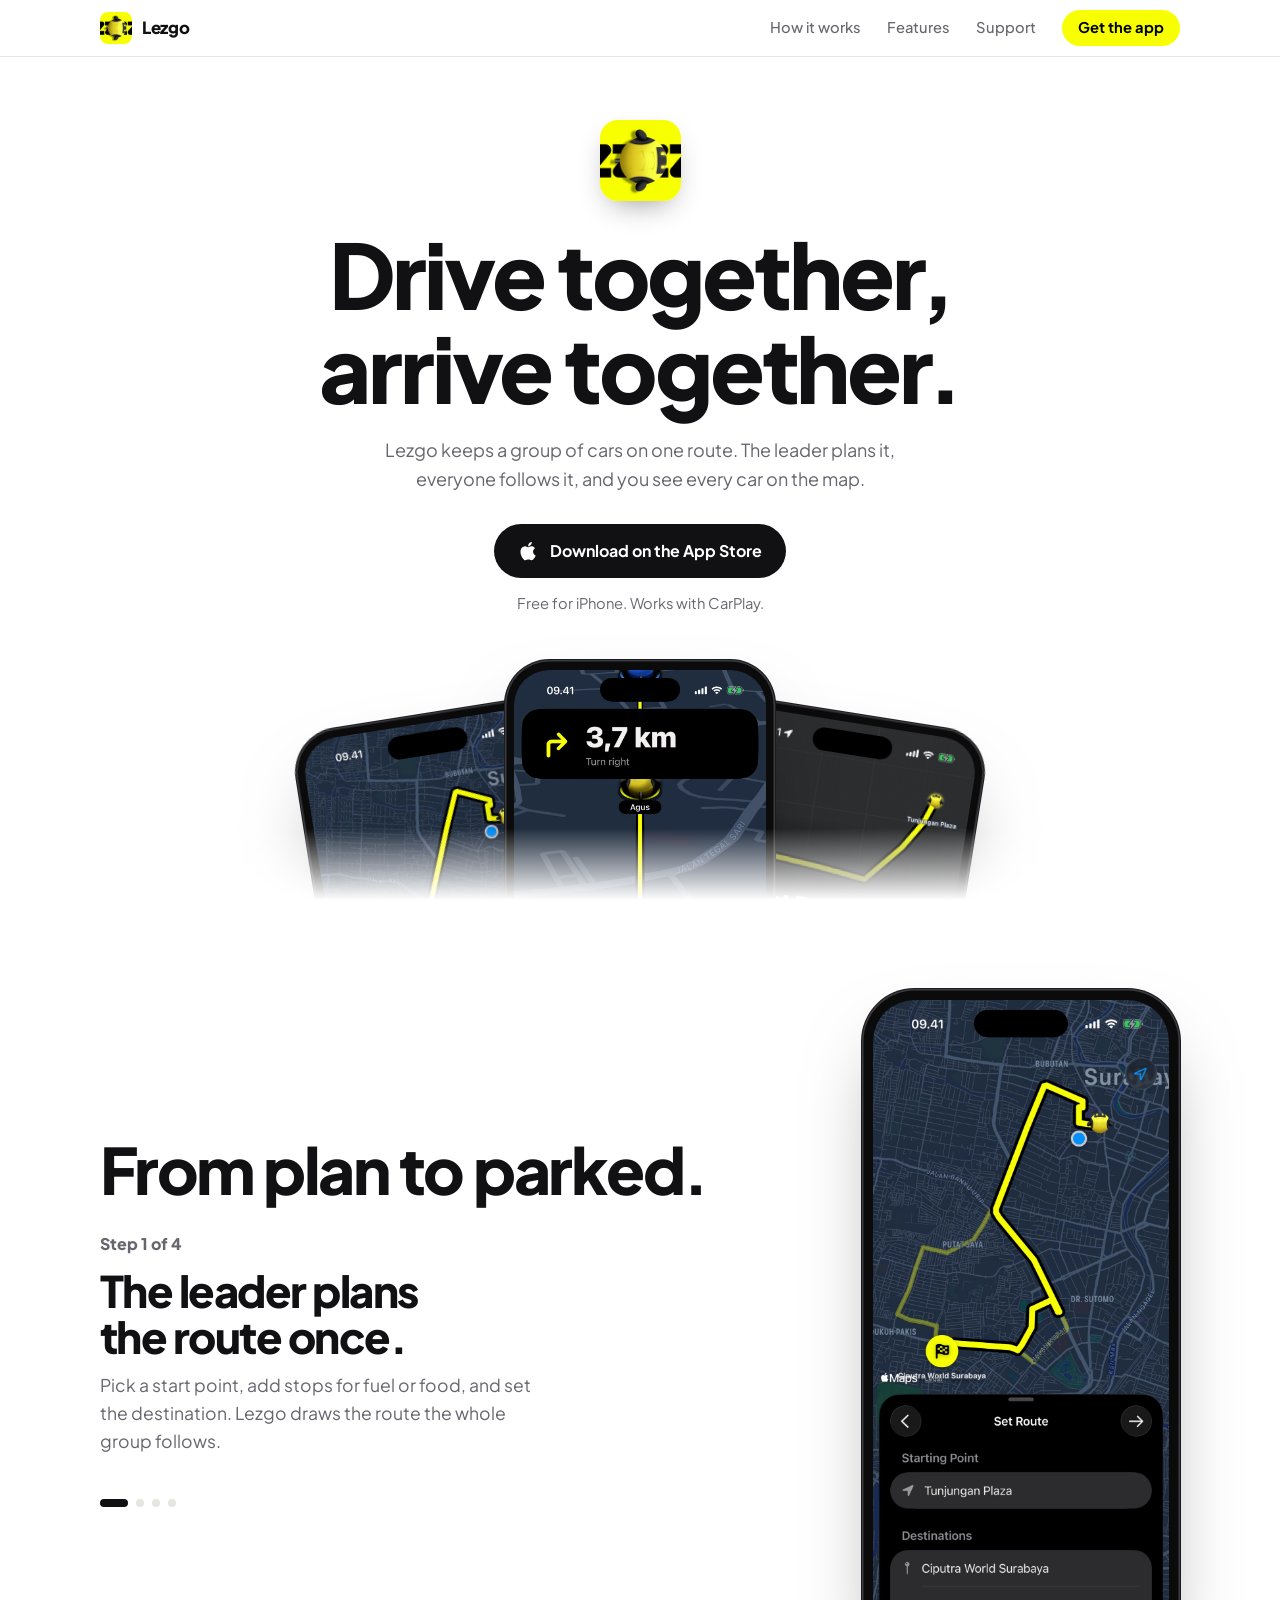
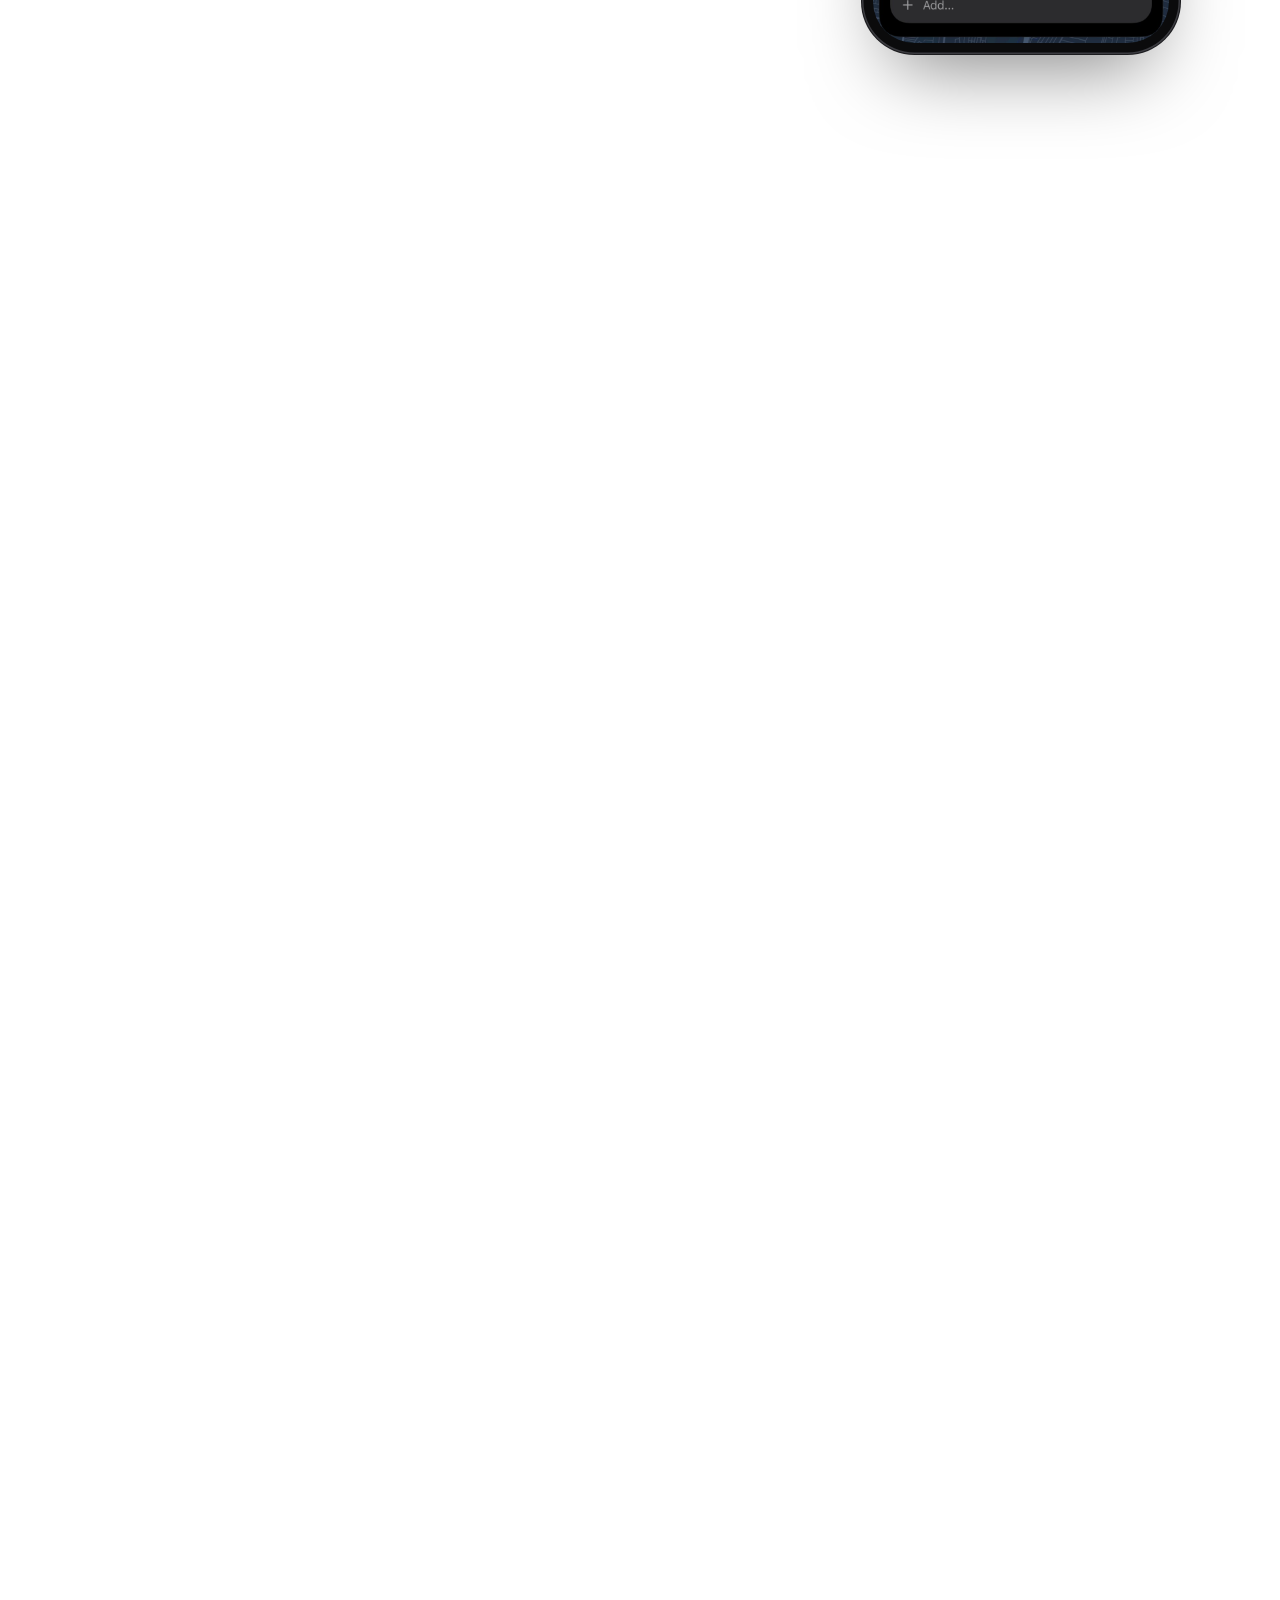
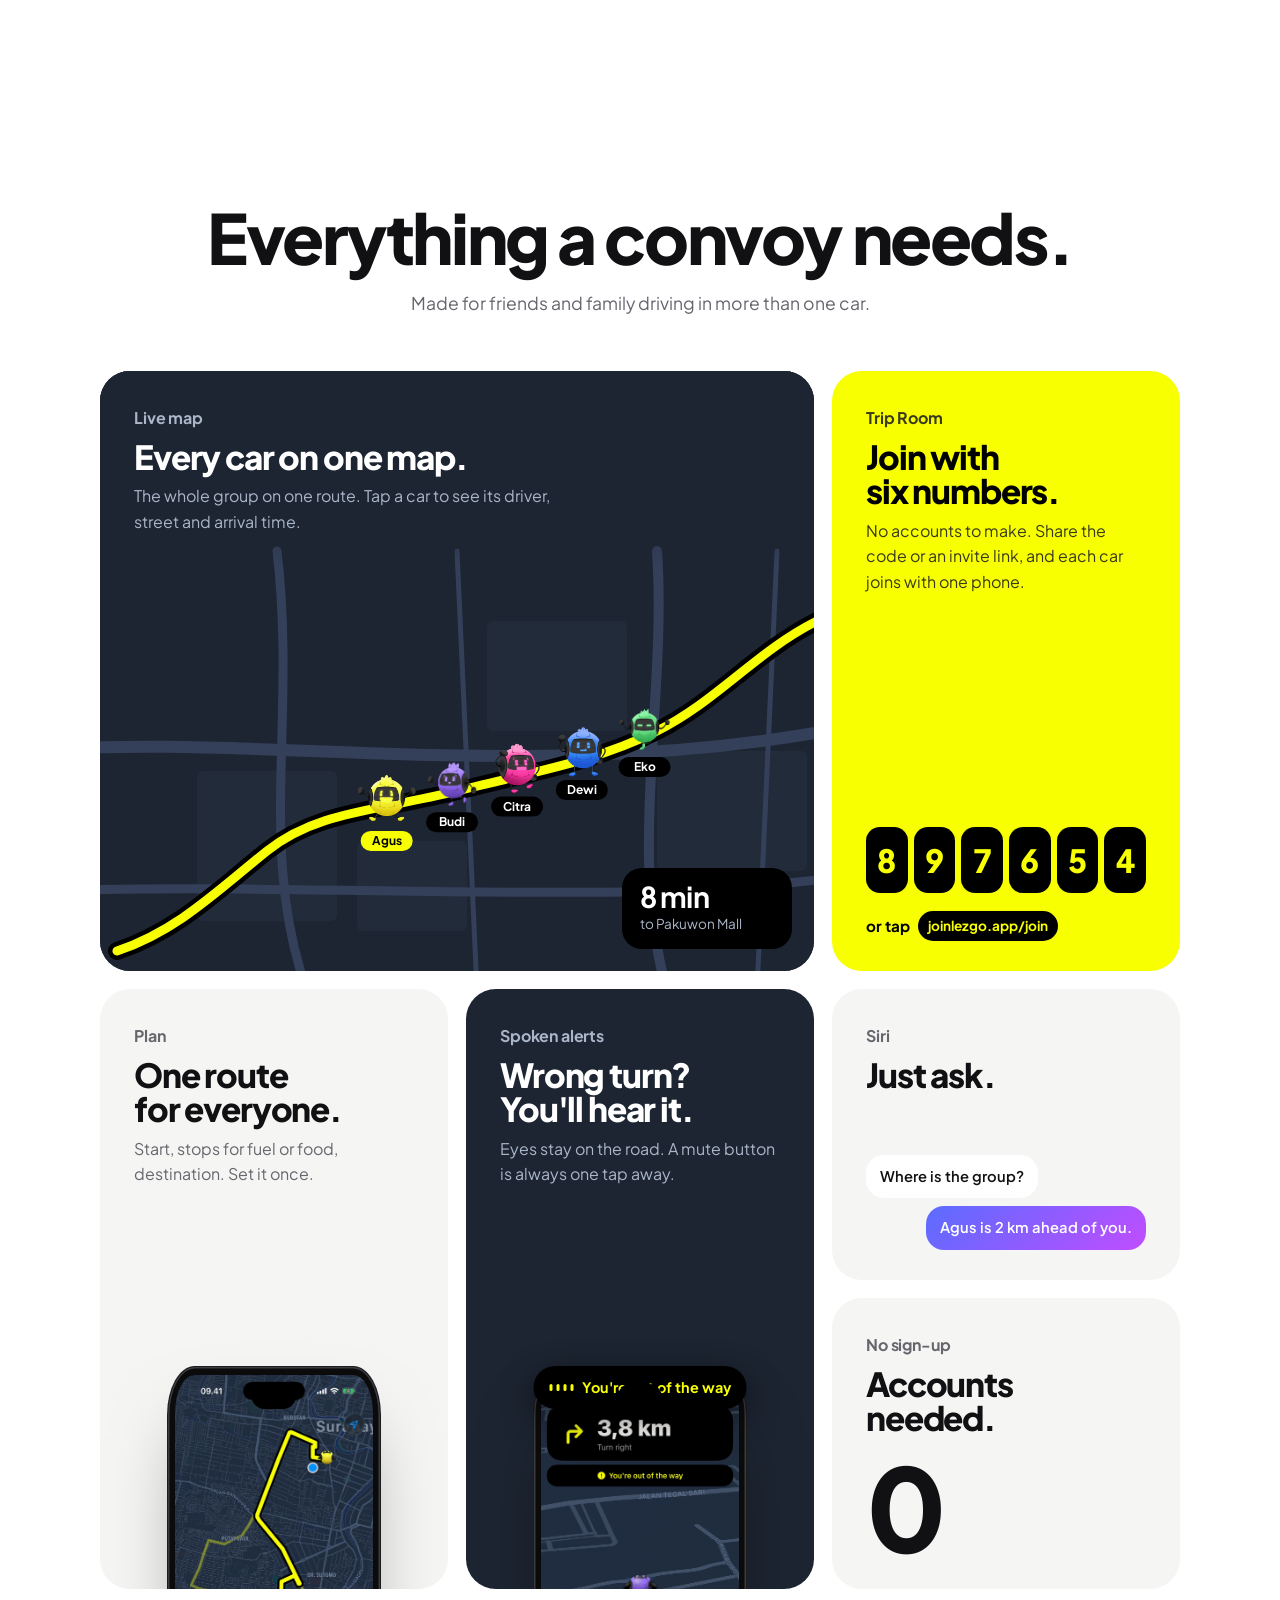
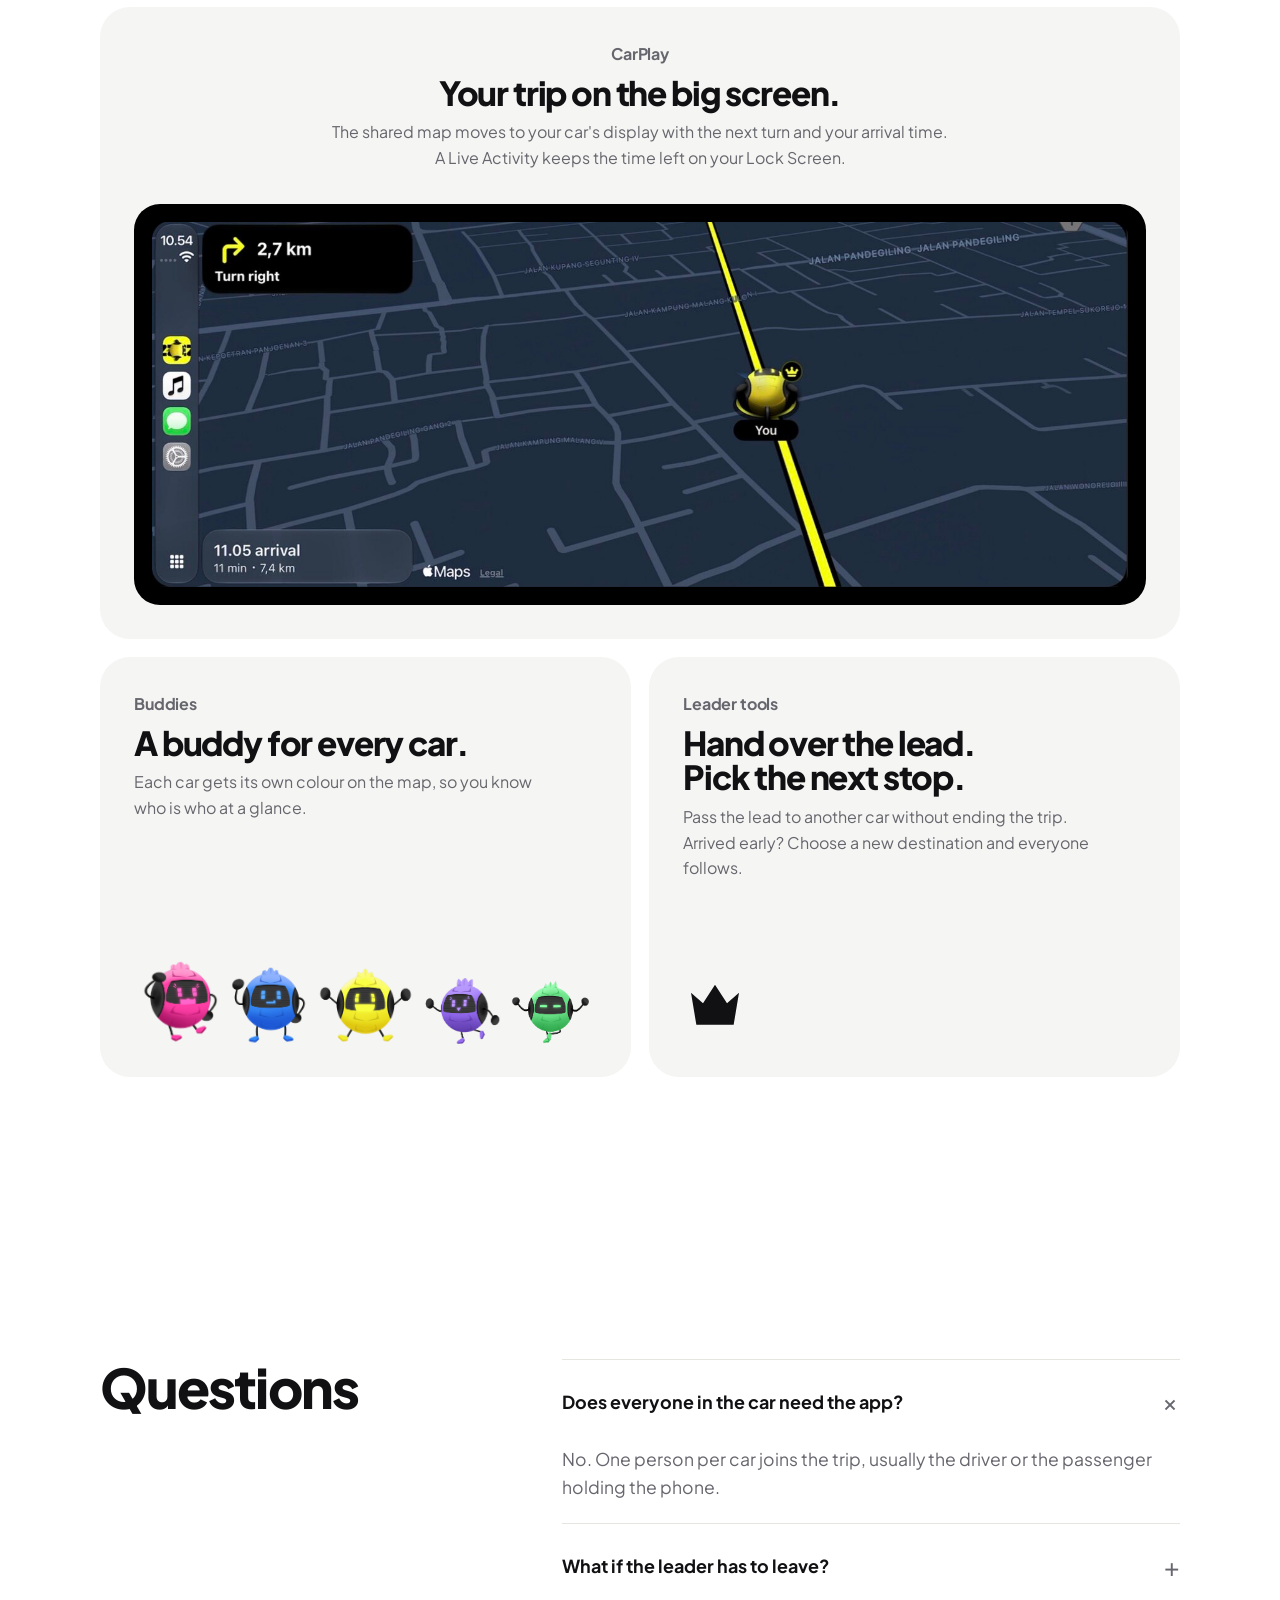
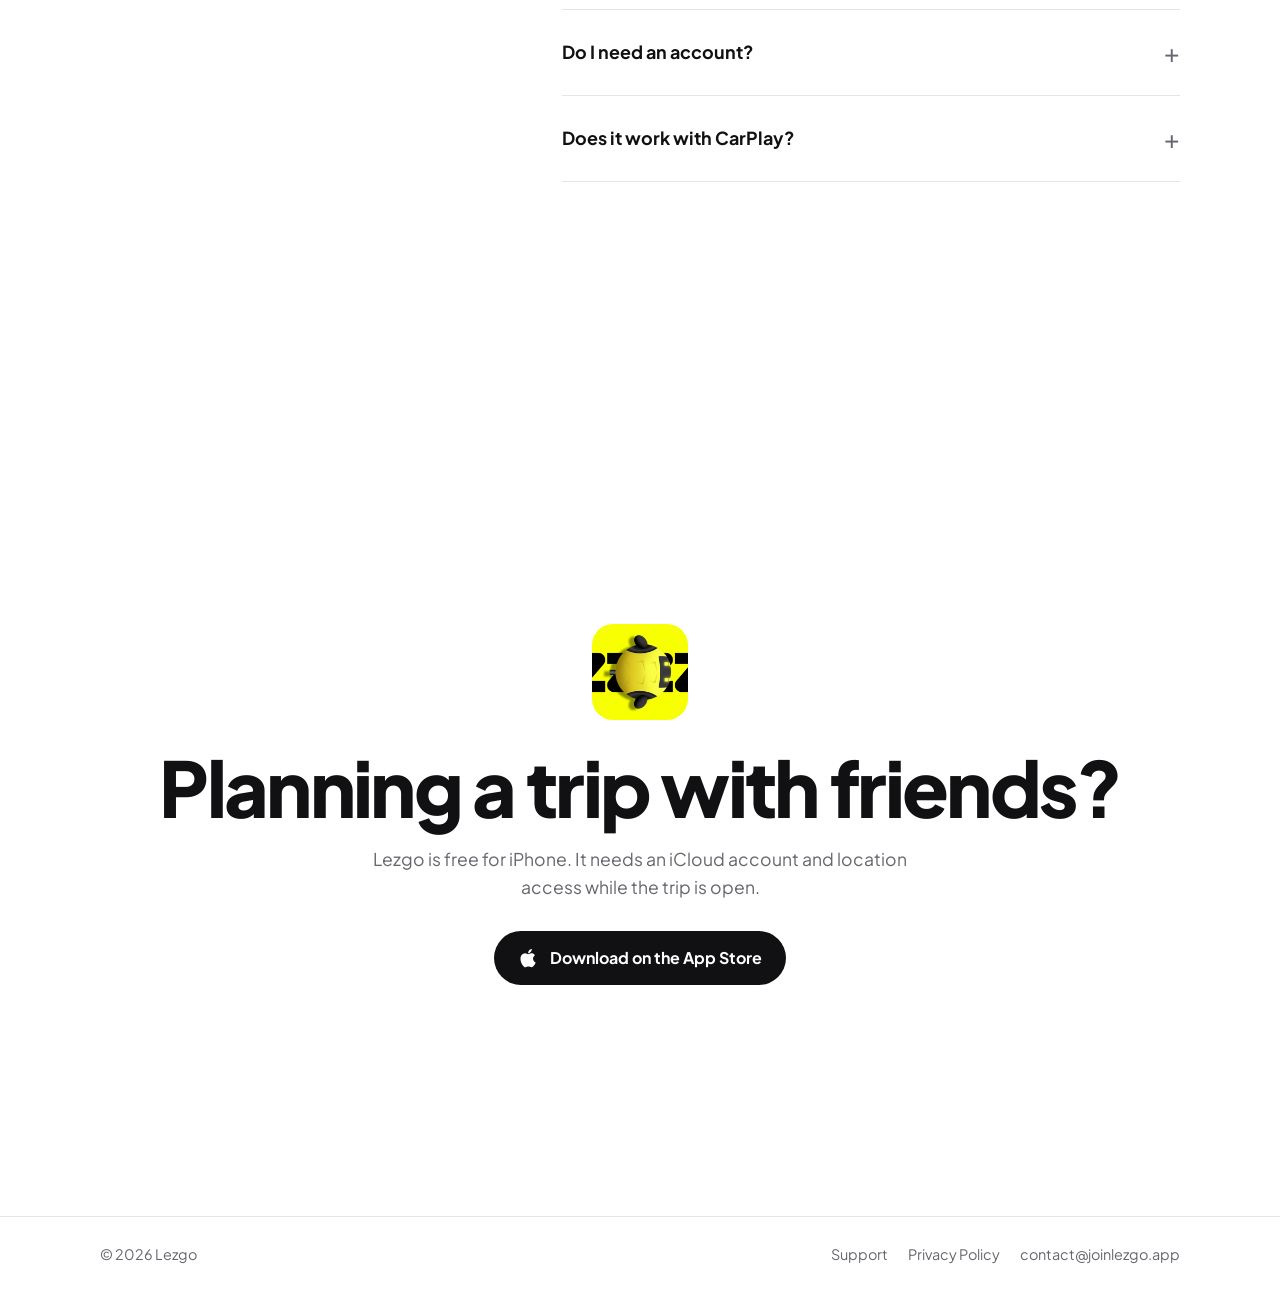
==== commit 2b82e591: "fix: show lezgo as the copyright owner in the footer" ====
--- a/index.html
+++ b/index.html
@@ -186,7 +186,7 @@
     </section>
     <footer class="footer">
       <div class="wrap">
-        <span>© 2026 Nathan Sudiara</span>
+        <span>© 2026 Lezgo</span>
         <nav aria-label="Footer"><a href="/support">Support</a><a href="/privacy">Privacy Policy</a><a href="mailto:contact@joinlezgo.app">contact@joinlezgo.app</a></nav>
       </div>
     </footer>
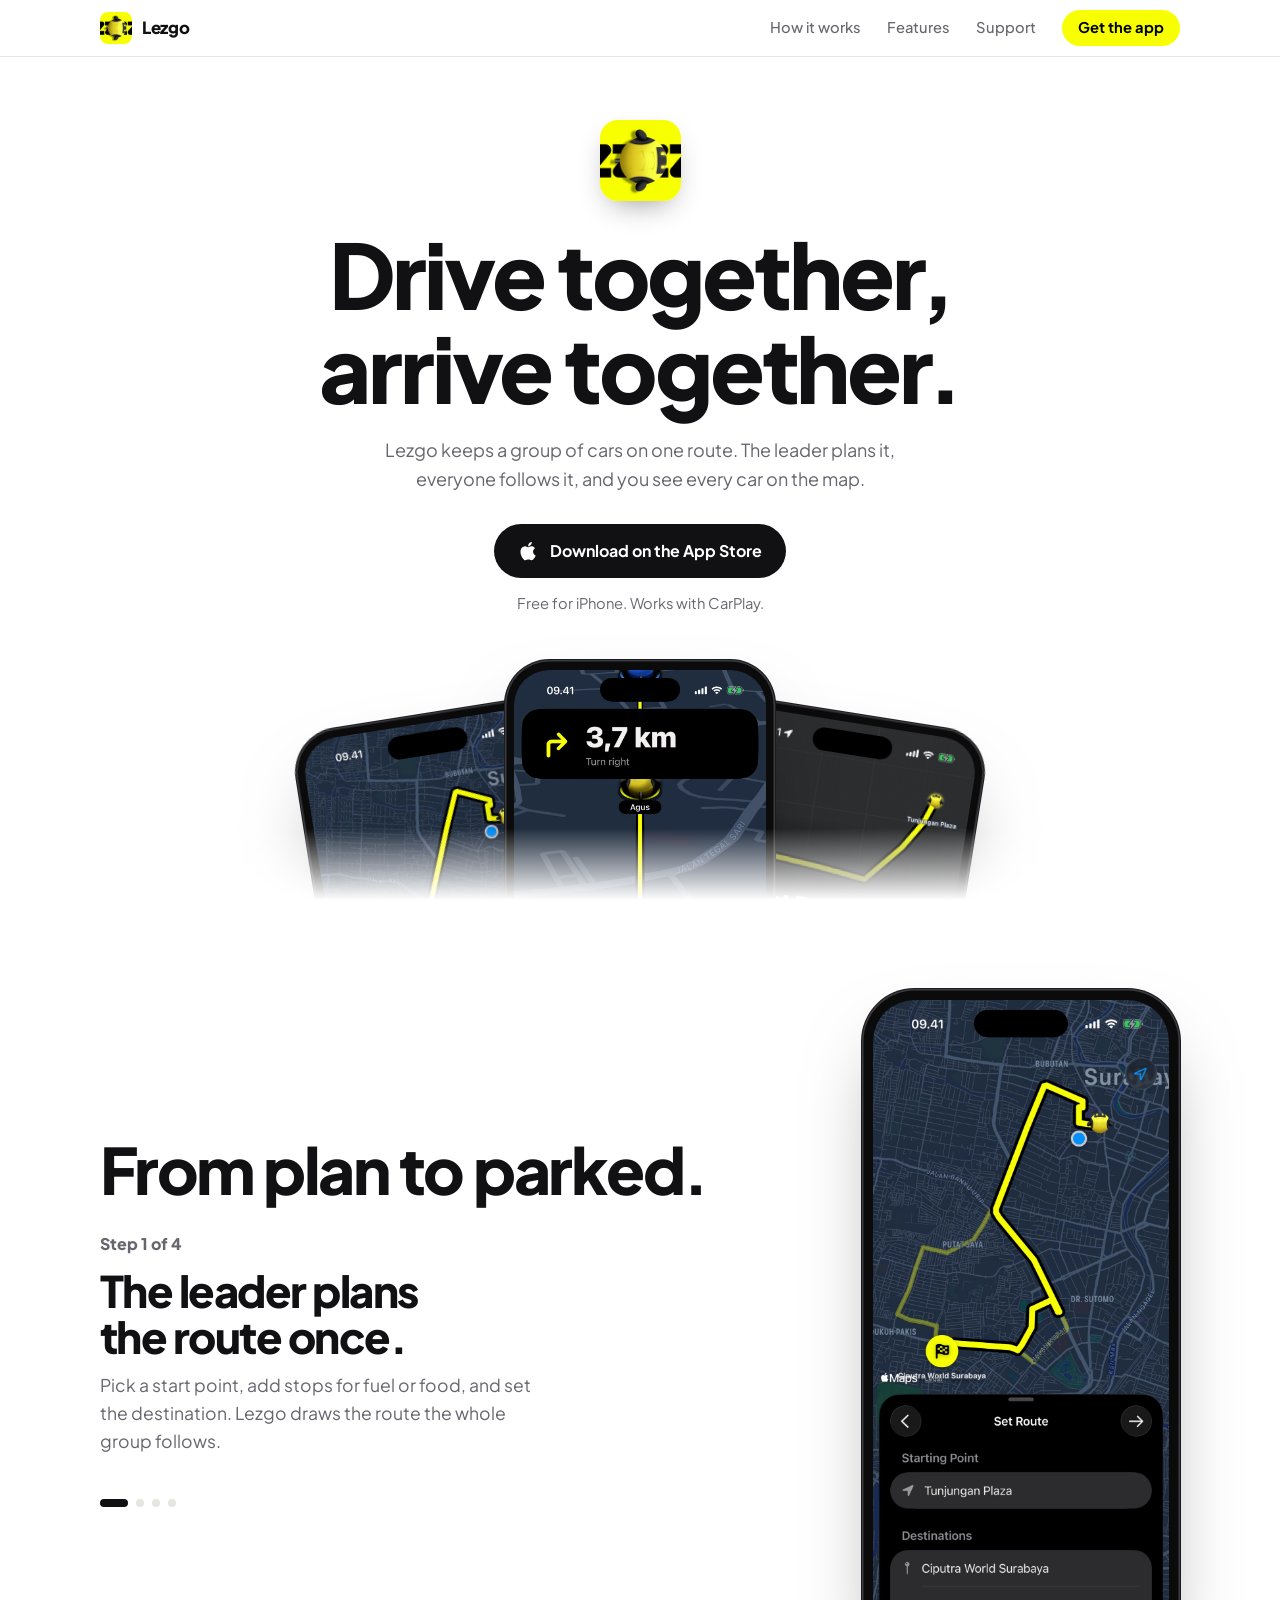
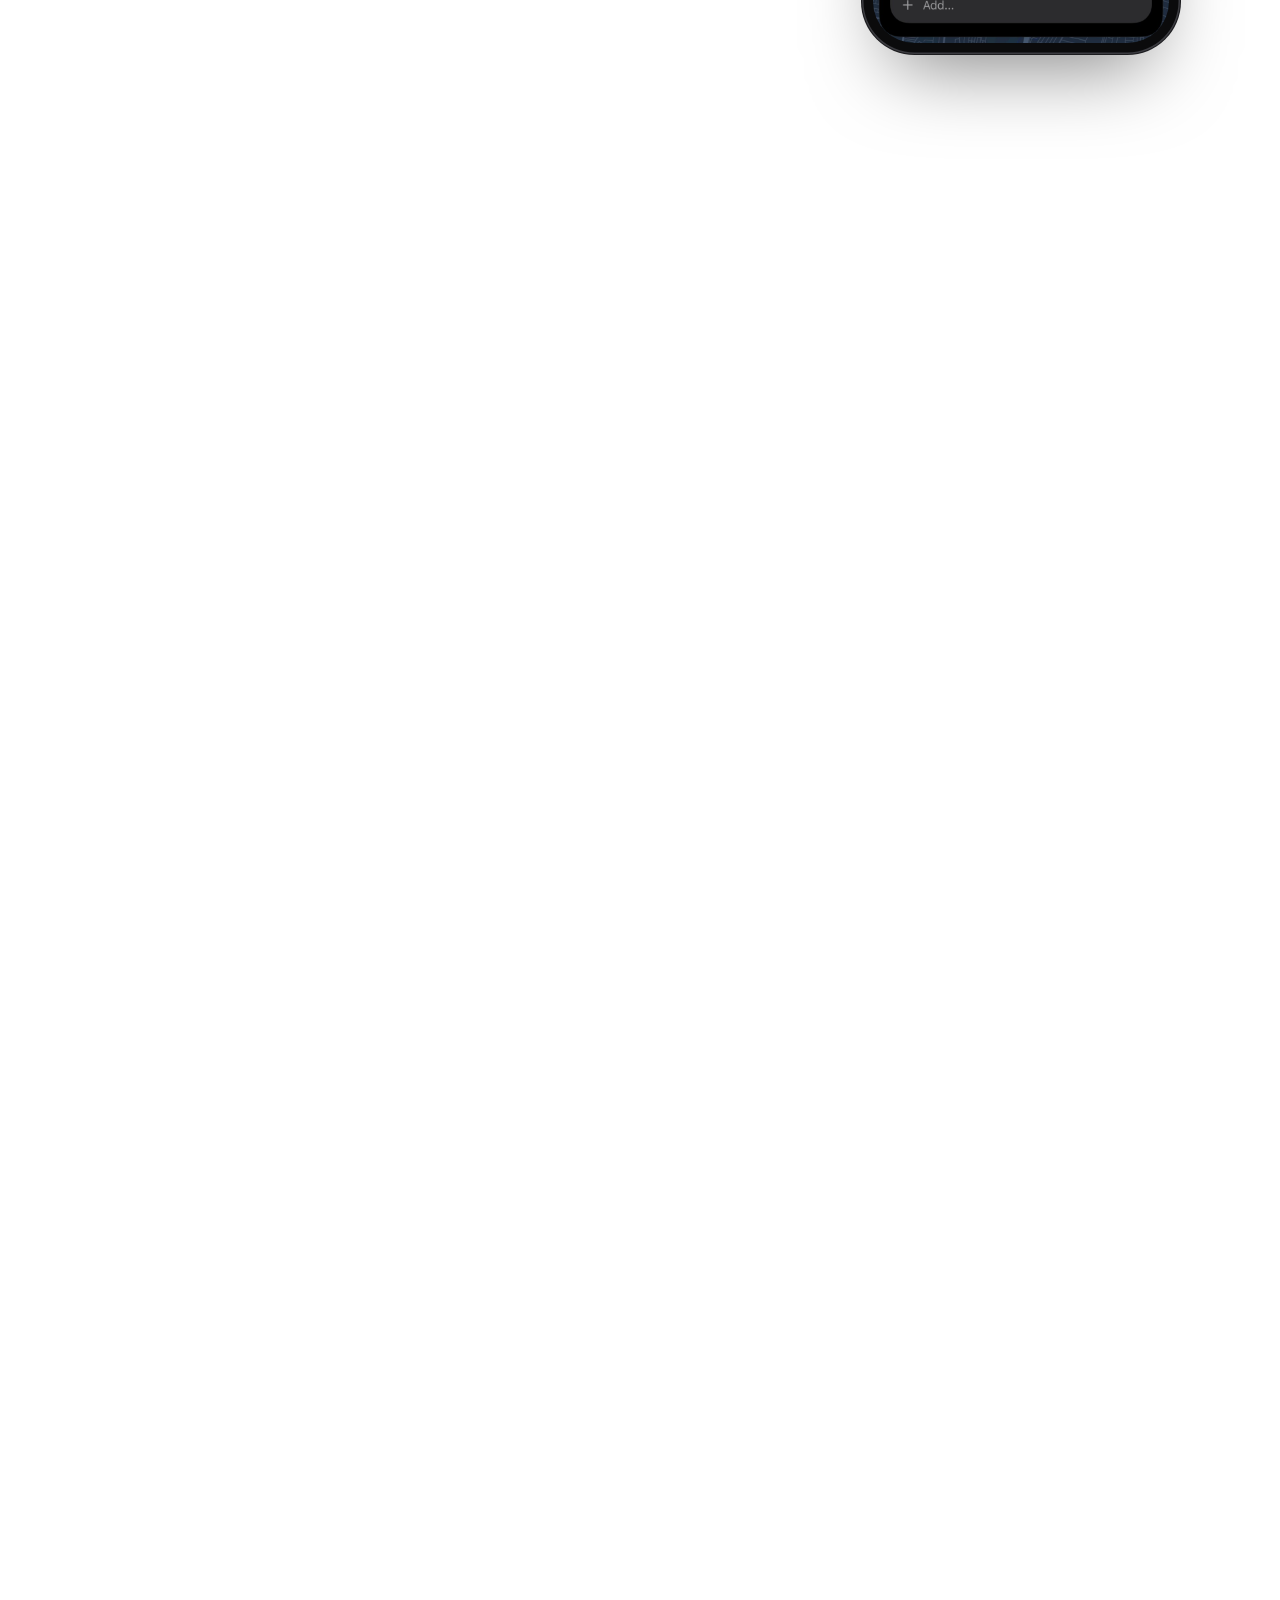
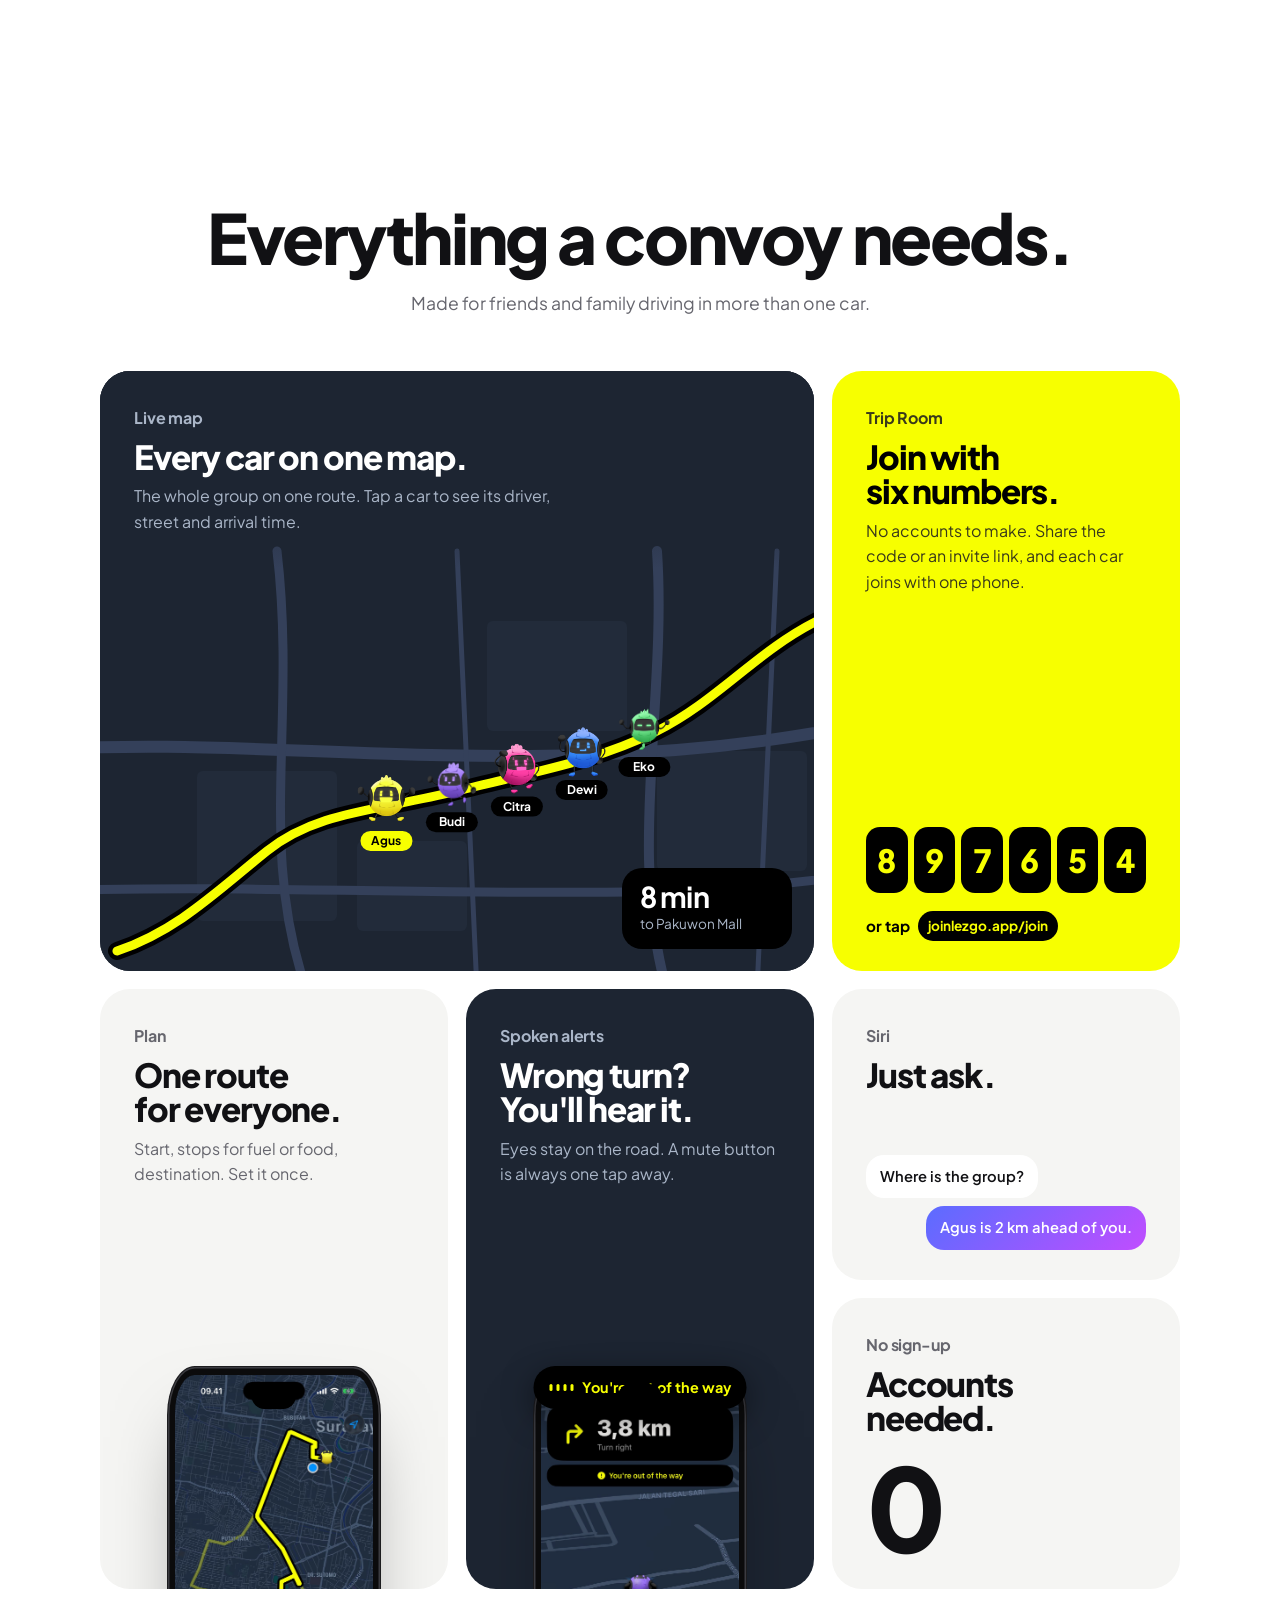
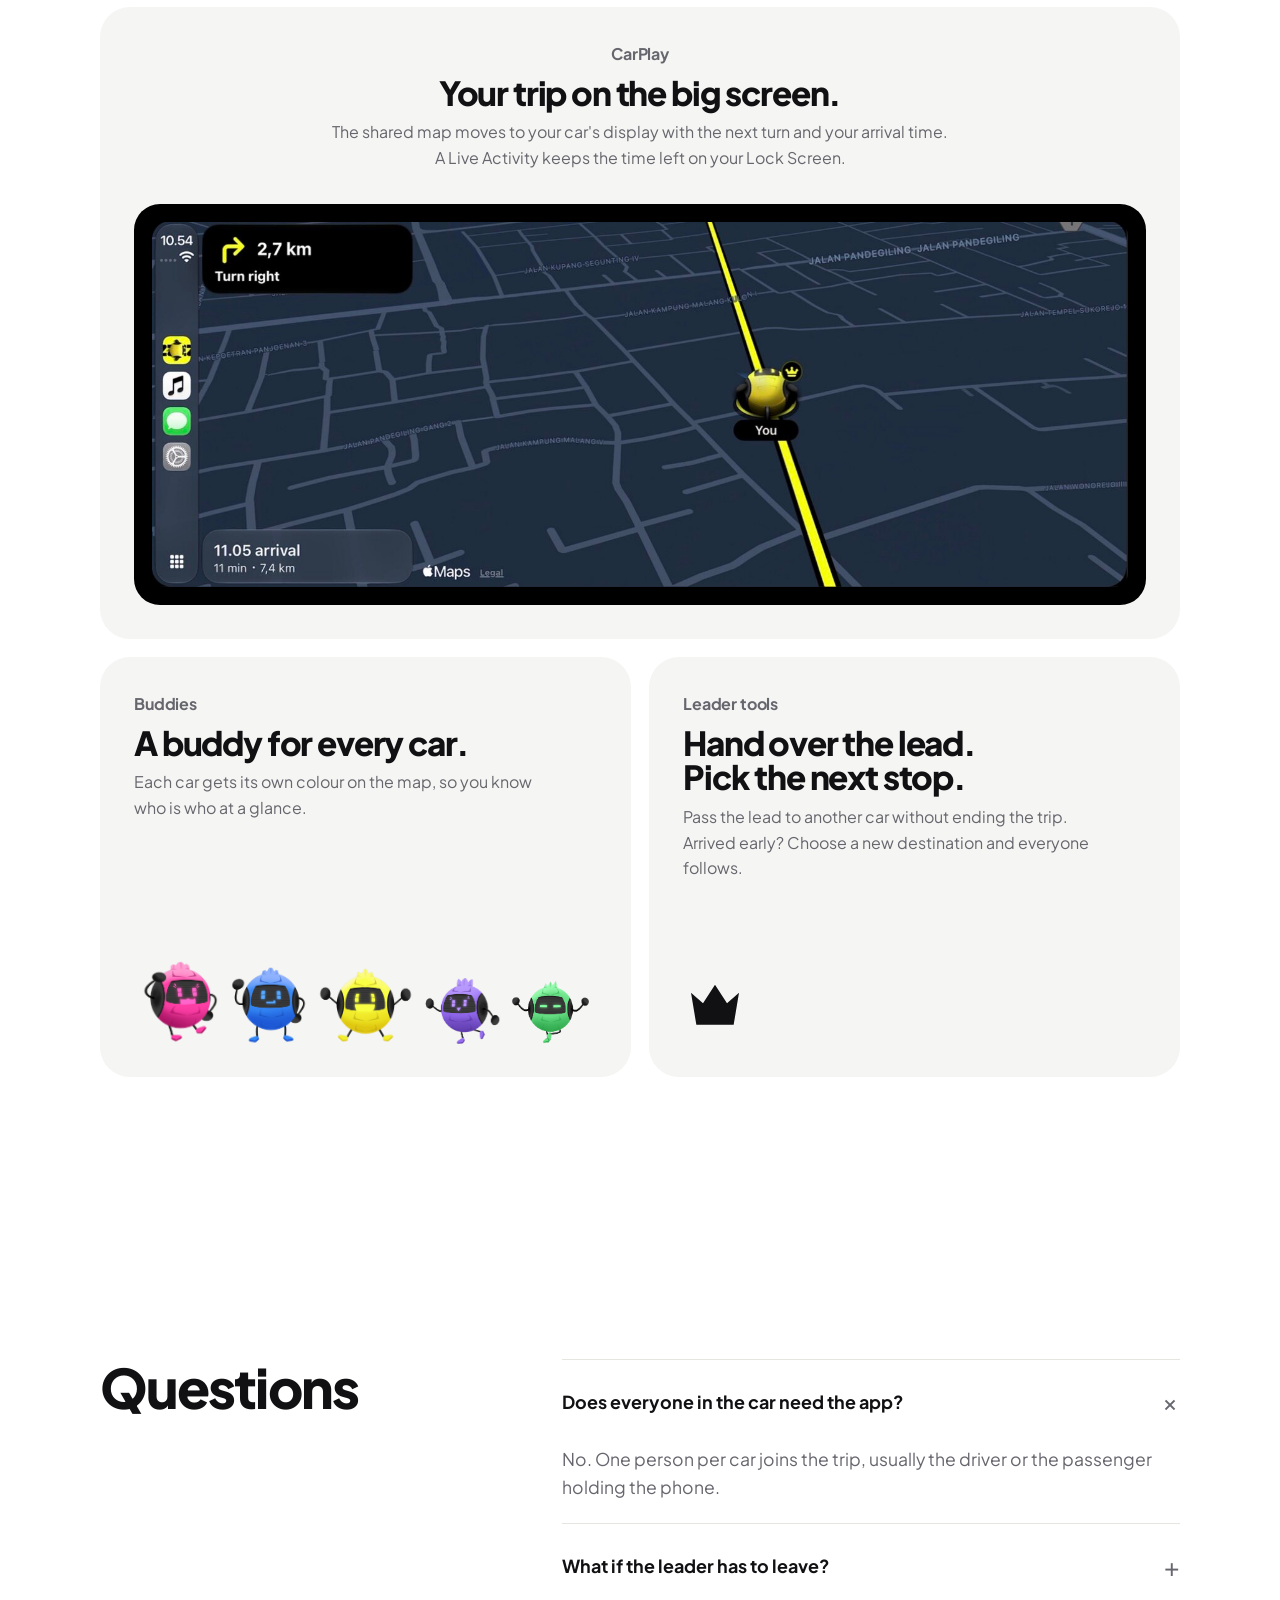
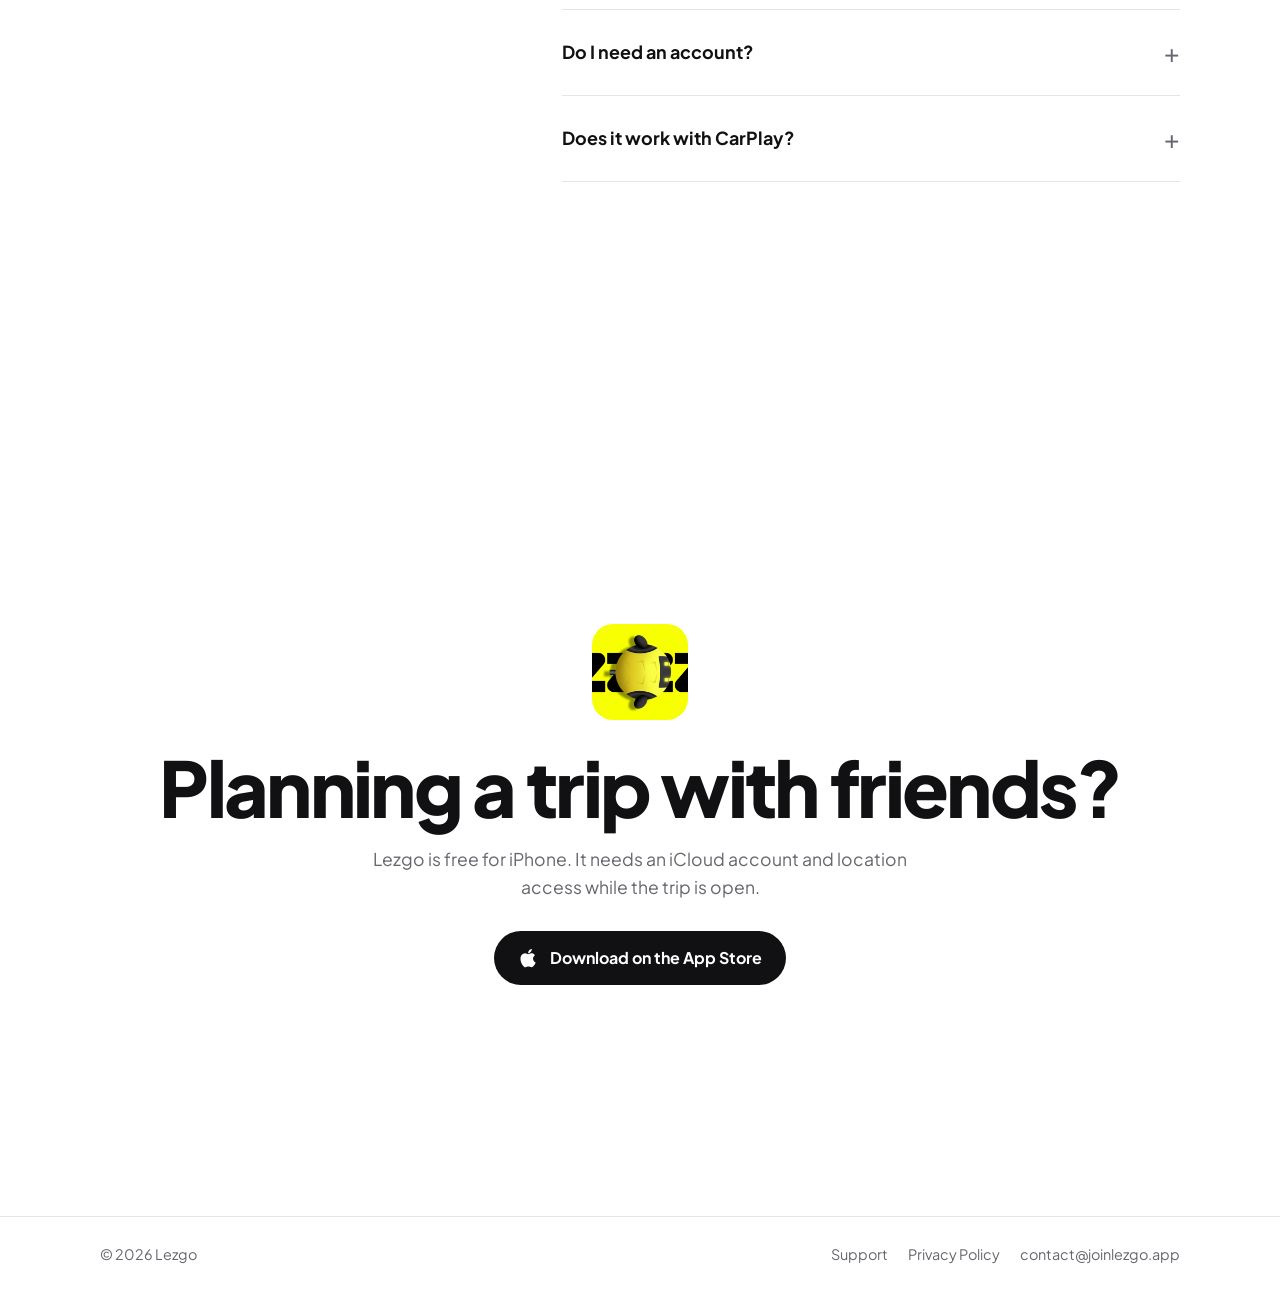
==== commit f5a936ab: "feat: add search console tag, canonical links and app structured data" ====
--- a/index.html
+++ b/index.html
@@ -3,13 +3,21 @@
 <head>
   <meta charset="utf-8">
   <meta name="viewport" content="width=device-width, initial-scale=1, viewport-fit=cover">
-  <title>Lezgo: Road Trip Companion</title>
+  <title>Lezgo: Road Trip Companion App for Group Drives</title>
   <meta name="description" content="Lezgo keeps a group of cars together on a road trip. The lead driver plans the route, and every car sees the same route and each other on the map.">
   <meta name="theme-color" content="#ffffff" media="(prefers-color-scheme: light)">
   <meta name="theme-color" content="#000000" media="(prefers-color-scheme: dark)">
-  <meta property="og:title" content="Lezgo: Road Trip Companion">
+  <meta name="google-site-verification" content="ezr8QoyxhpKBQfgFvhBN7sERydvG_peGl6Ruutikgs0">
+  <link rel="canonical" href="https://joinlezgo.app/">
+  <meta property="og:type" content="website">
+  <meta property="og:site_name" content="Lezgo">
+  <meta property="og:url" content="https://joinlezgo.app/">
+  <meta property="og:title" content="Lezgo: Road Trip Companion App">
   <meta property="og:description" content="Plan the route once and keep every car together.">
-  <meta property="og:image" content="https://joinlezgo.app/assets/app-icon-180.png">
+  <meta property="og:image" content="https://joinlezgo.app/assets/og-lezgo.jpg">
+  <meta property="og:image:width" content="1200">
+  <meta property="og:image:height" content="630">
+  <meta name="twitter:card" content="summary_large_image">
   <meta name="apple-itunes-app" content="app-id=6826083177">
   <link rel="icon" href="/assets/favicon.png">
   <link rel="apple-touch-icon" href="/assets/app-icon-180.png">
@@ -20,6 +28,75 @@
   <script>
     // Turn on the landing page's motion before the first paint, unless the visitor asked for less motion.
     if (!matchMedia("(prefers-reduced-motion: reduce)").matches) document.documentElement.classList.add("motion");
+  </script>
+  <script type="application/ld+json">
+{
+    "@context": "https://schema.org",
+    "@graph": [
+      {
+        "@type": "WebSite",
+        "@id": "https://joinlezgo.app/#website",
+        "name": "Lezgo",
+        "url": "https://joinlezgo.app/"
+      },
+      {
+        "@type": "MobileApplication",
+        "name": "Lezgo: Road Trip Companion App",
+        "alternateName": "Lezgo",
+        "url": "https://joinlezgo.app/",
+        "description": "Lezgo keeps a group of cars together on a road trip. The lead driver plans the route, and every car sees the same route and each other on the map.",
+        "image": "https://joinlezgo.app/assets/app-icon-180.png",
+        "operatingSystem": "iOS",
+        "applicationCategory": "TravelApplication",
+        "installUrl": "https://apps.apple.com/app/id6826083177",
+        "sameAs": [
+          "https://apps.apple.com/app/id6826083177"
+        ],
+        "offers": {
+          "@type": "Offer",
+          "price": "0",
+          "priceCurrency": "USD"
+        }
+      },
+      {
+        "@type": "FAQPage",
+        "mainEntity": [
+          {
+            "@type": "Question",
+            "name": "Does everyone in the car need the app?",
+            "acceptedAnswer": {
+              "@type": "Answer",
+              "text": "No. One person per car joins the trip, usually the driver or the passenger holding the phone."
+            }
+          },
+          {
+            "@type": "Question",
+            "name": "What if the leader has to leave?",
+            "acceptedAnswer": {
+              "@type": "Answer",
+              "text": "The leader can hand over the lead first. If the leader leaves without doing that, the trip ends for everyone."
+            }
+          },
+          {
+            "@type": "Question",
+            "name": "Do I need an account?",
+            "acceptedAnswer": {
+              "@type": "Answer",
+              "text": "No. Lezgo uses your iCloud account and needs location access only while the trip is open."
+            }
+          },
+          {
+            "@type": "Question",
+            "name": "Does it work with CarPlay?",
+            "acceptedAnswer": {
+              "@type": "Answer",
+              "text": "Yes. Plug in your iPhone and the shared map appears on your car's screen."
+            }
+          }
+        ]
+      }
+    ]
+  }
   </script>
 </head>
 <body>
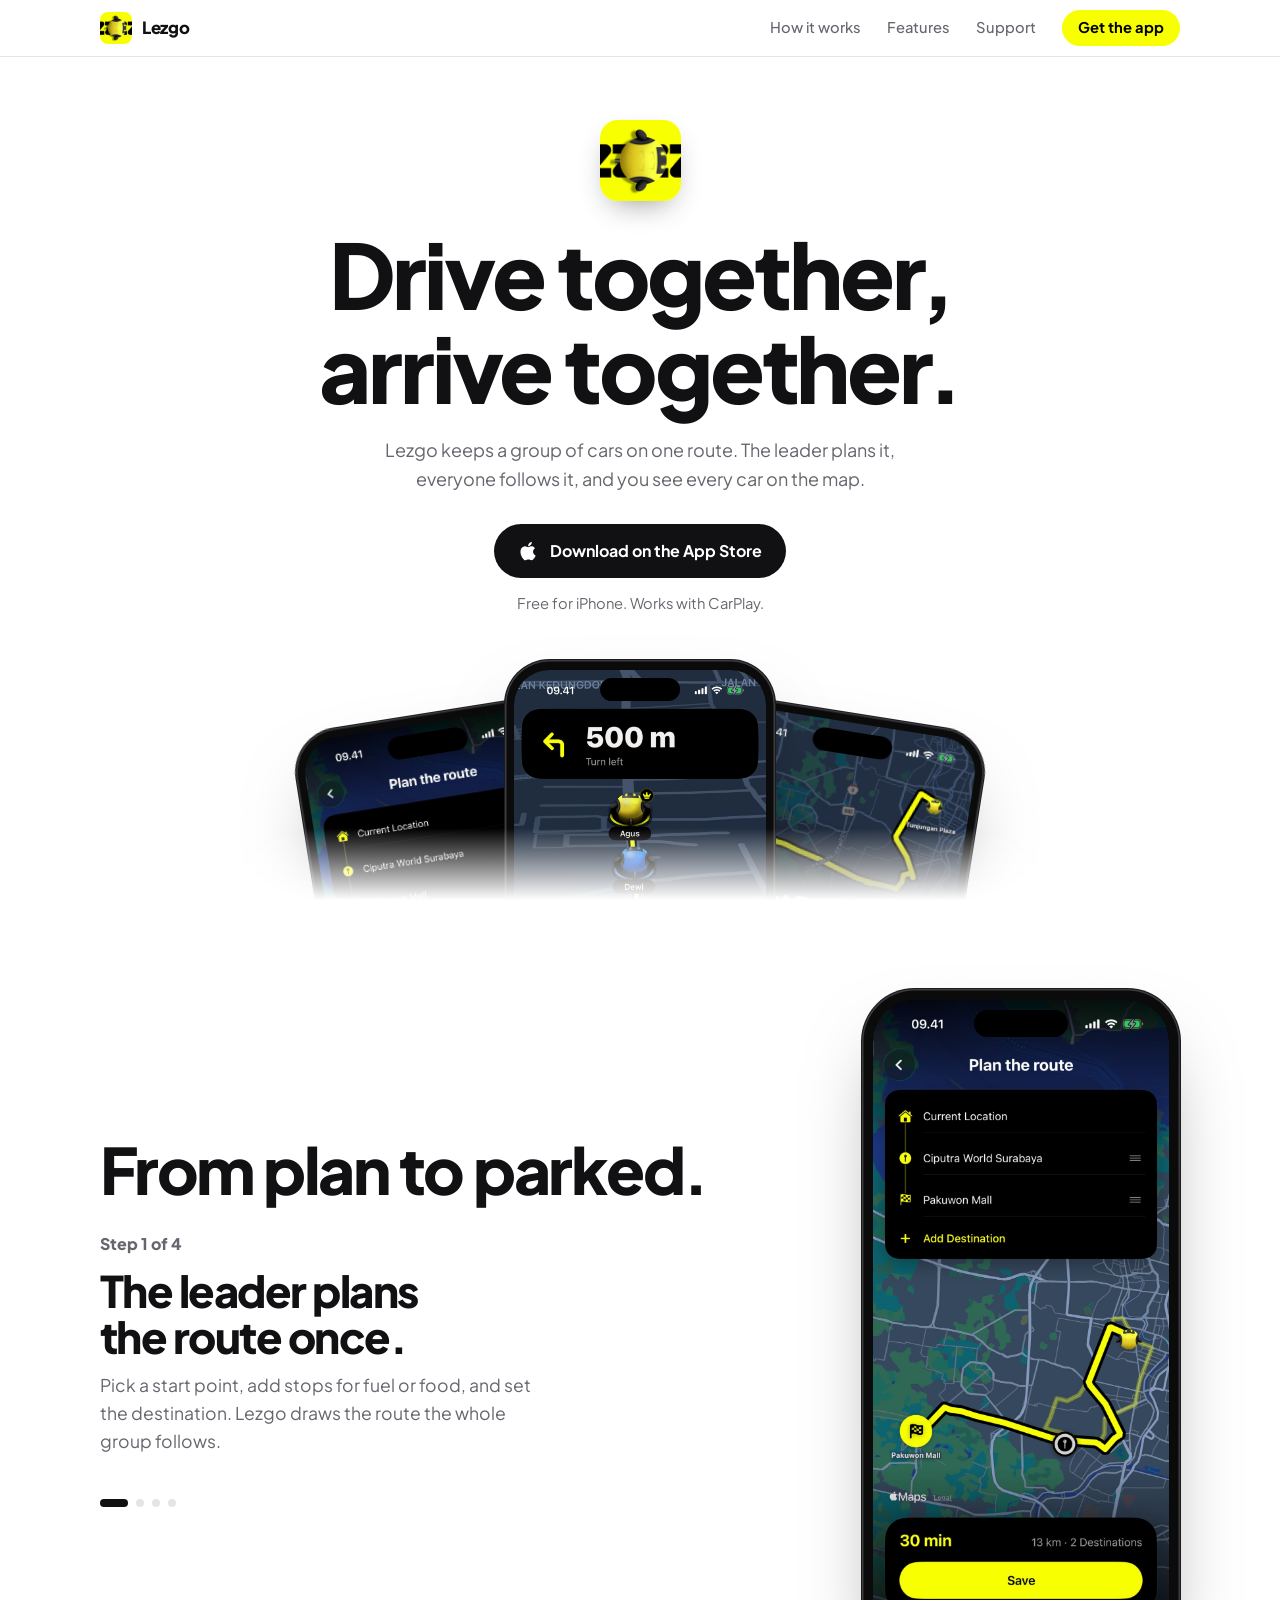
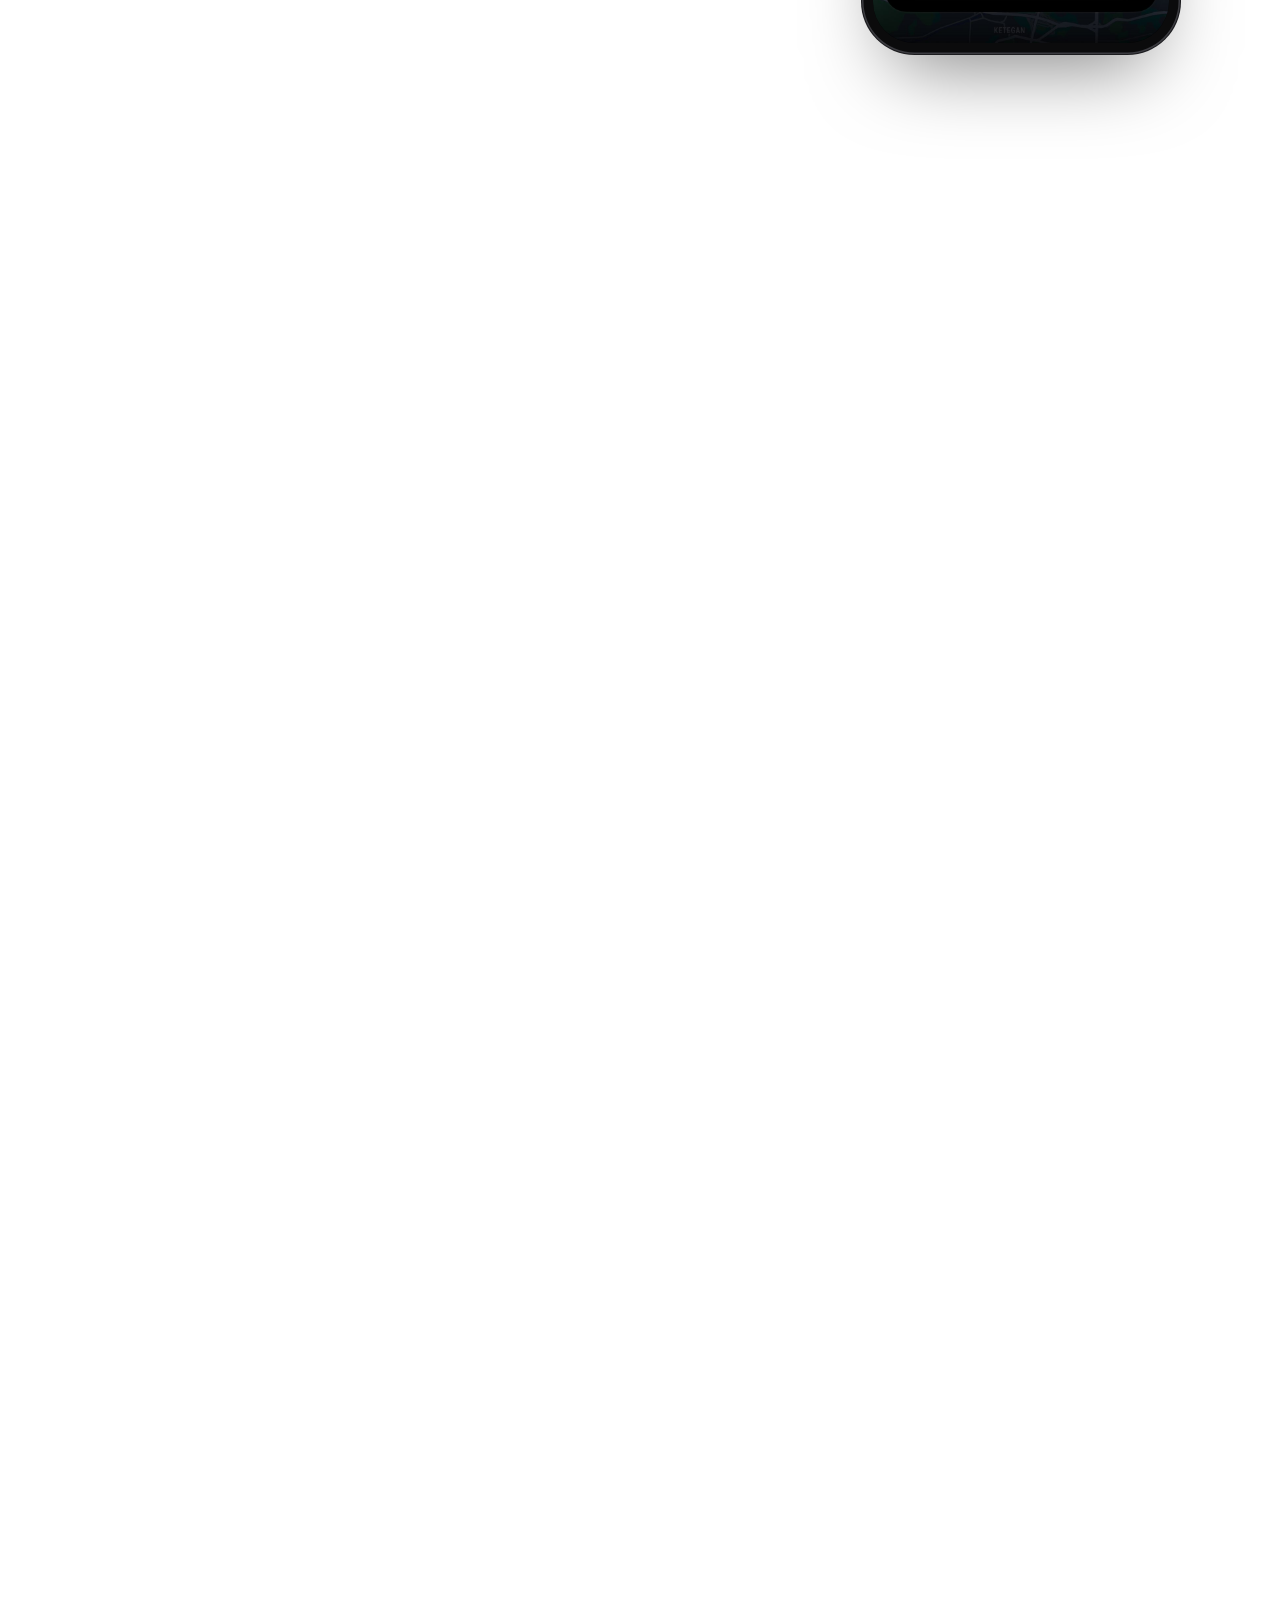
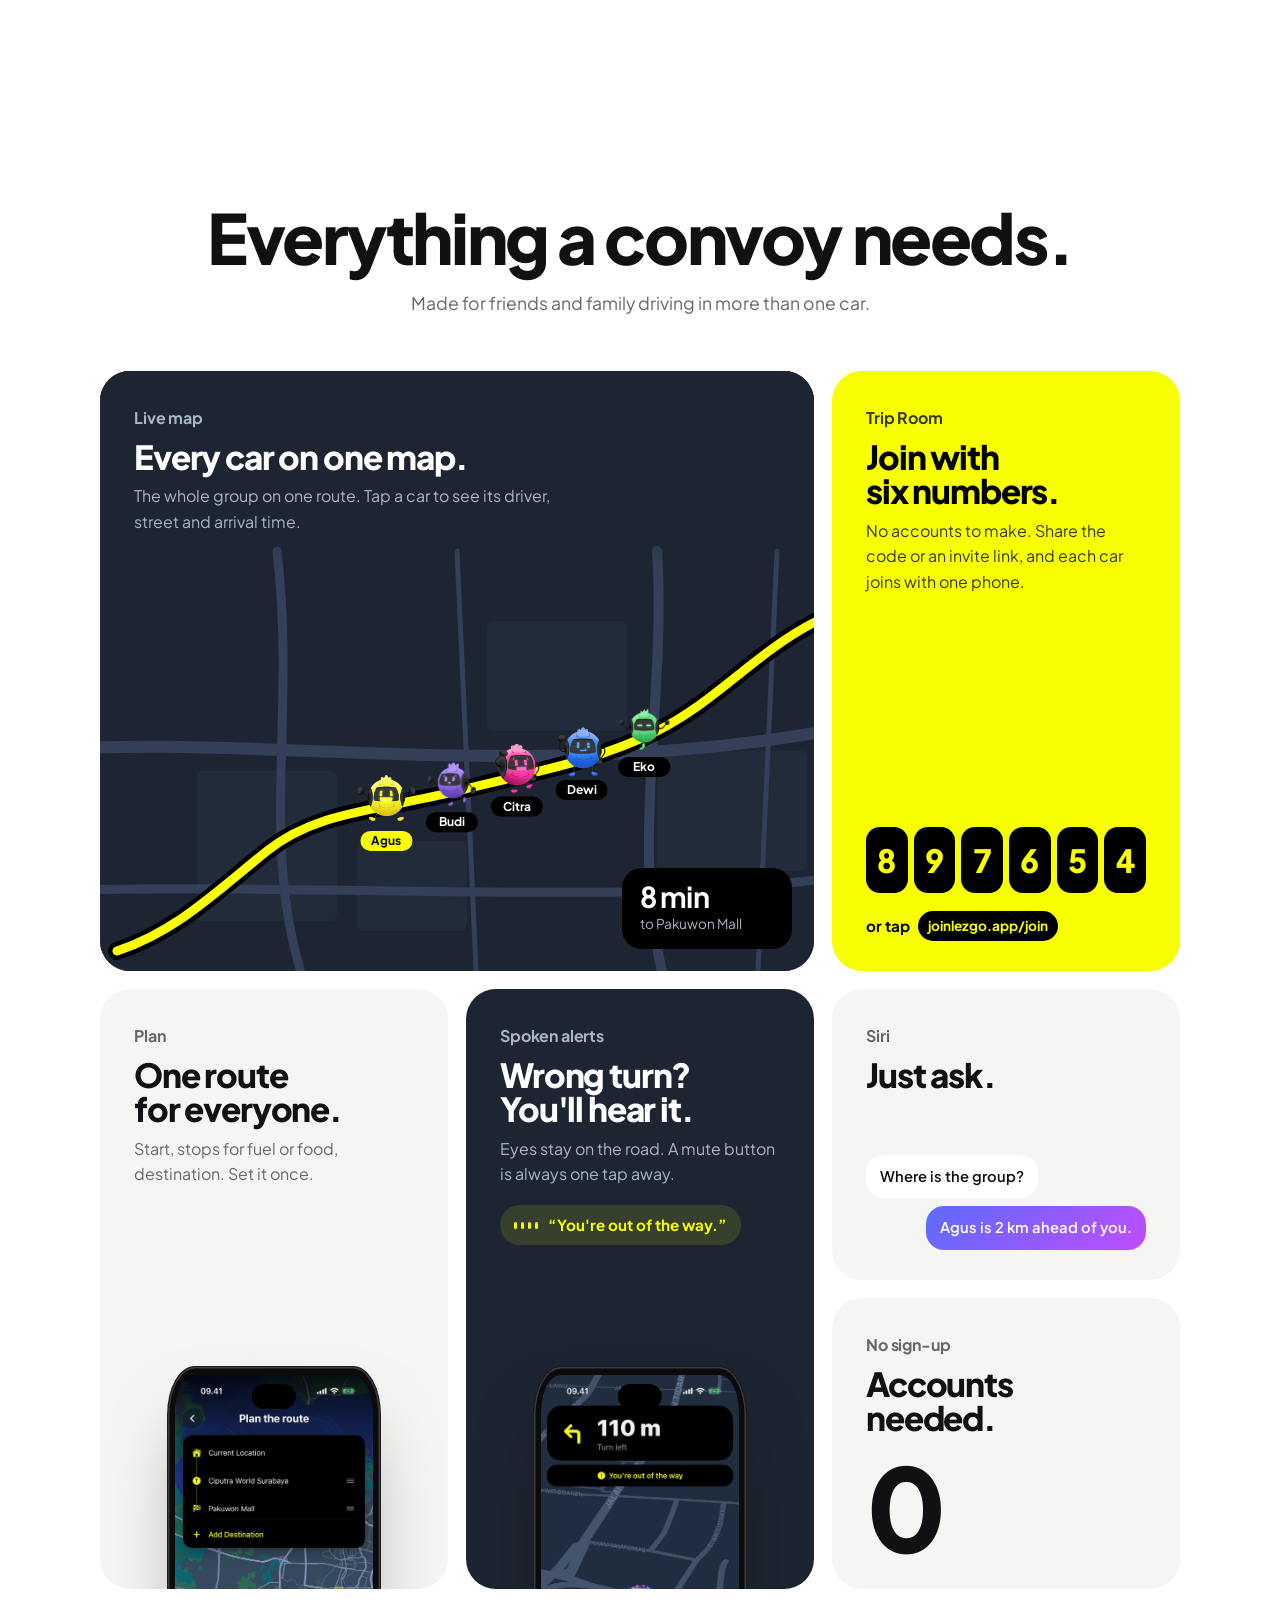
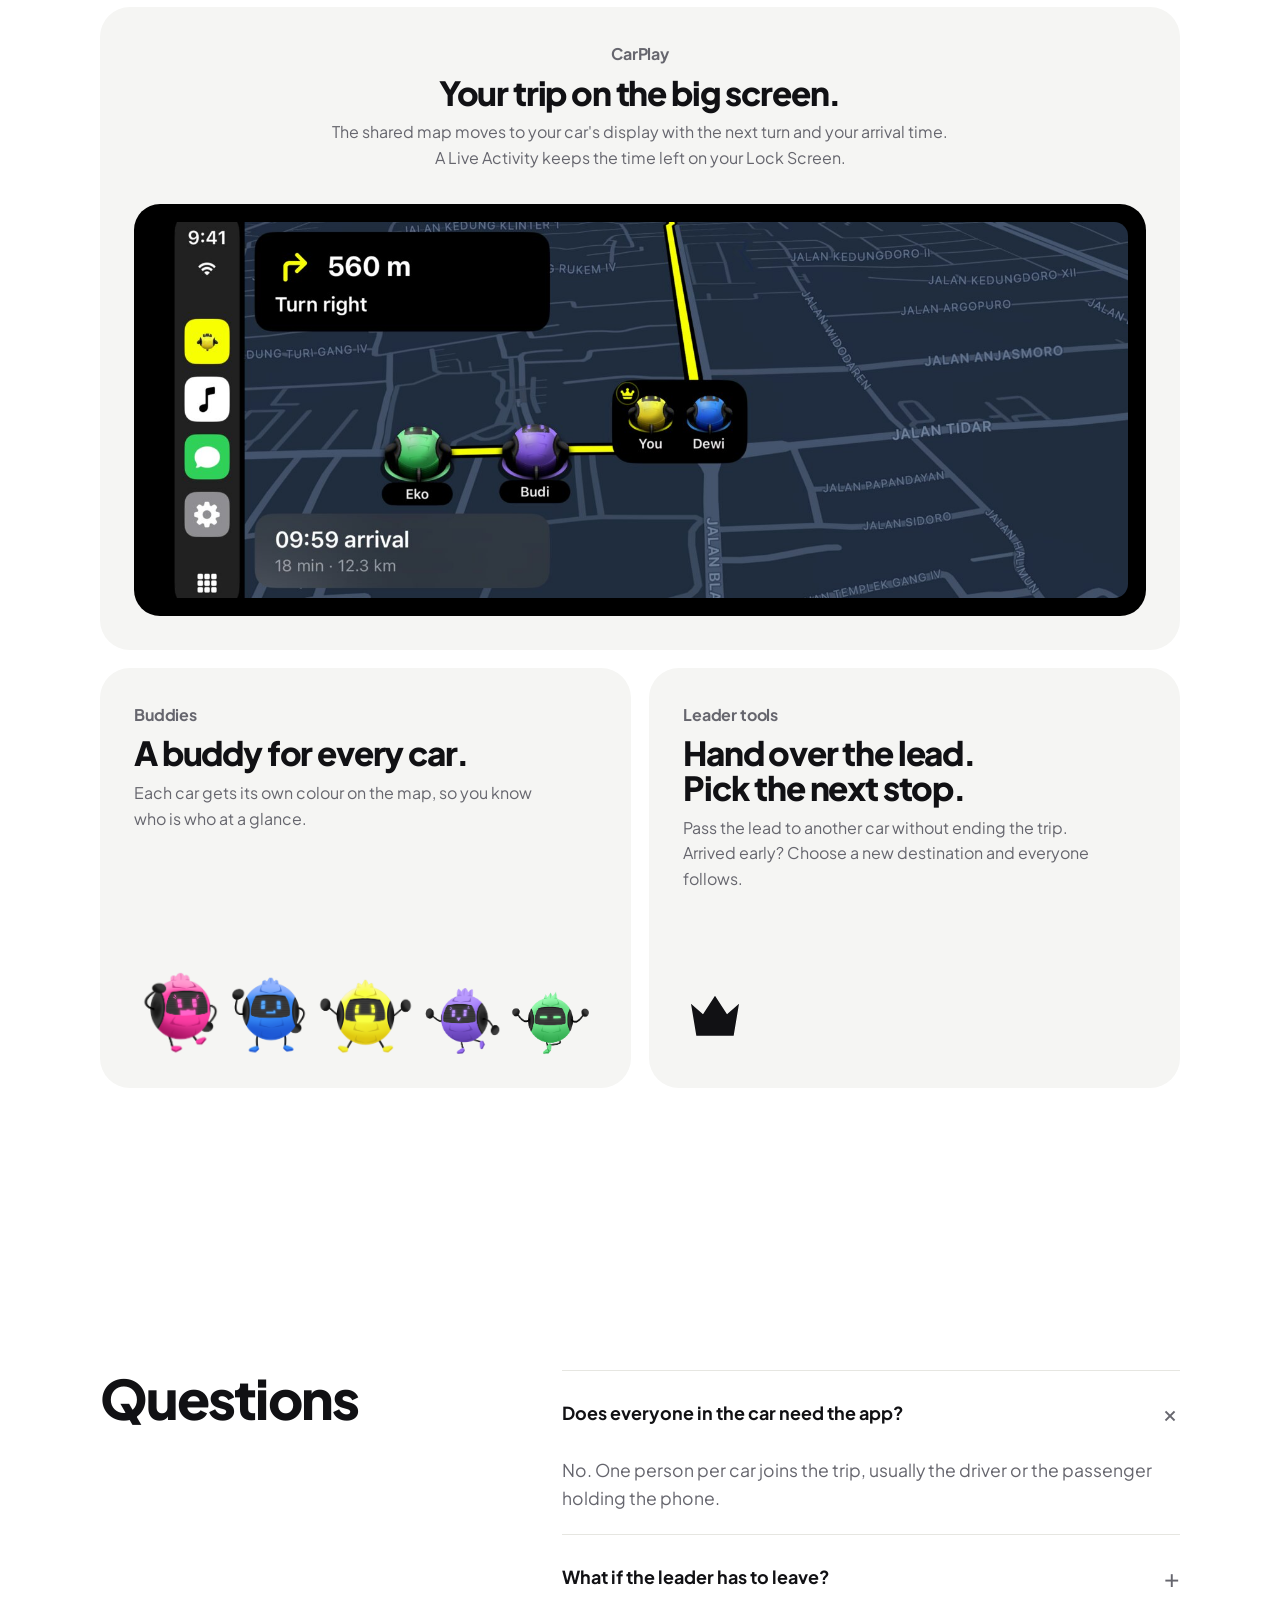
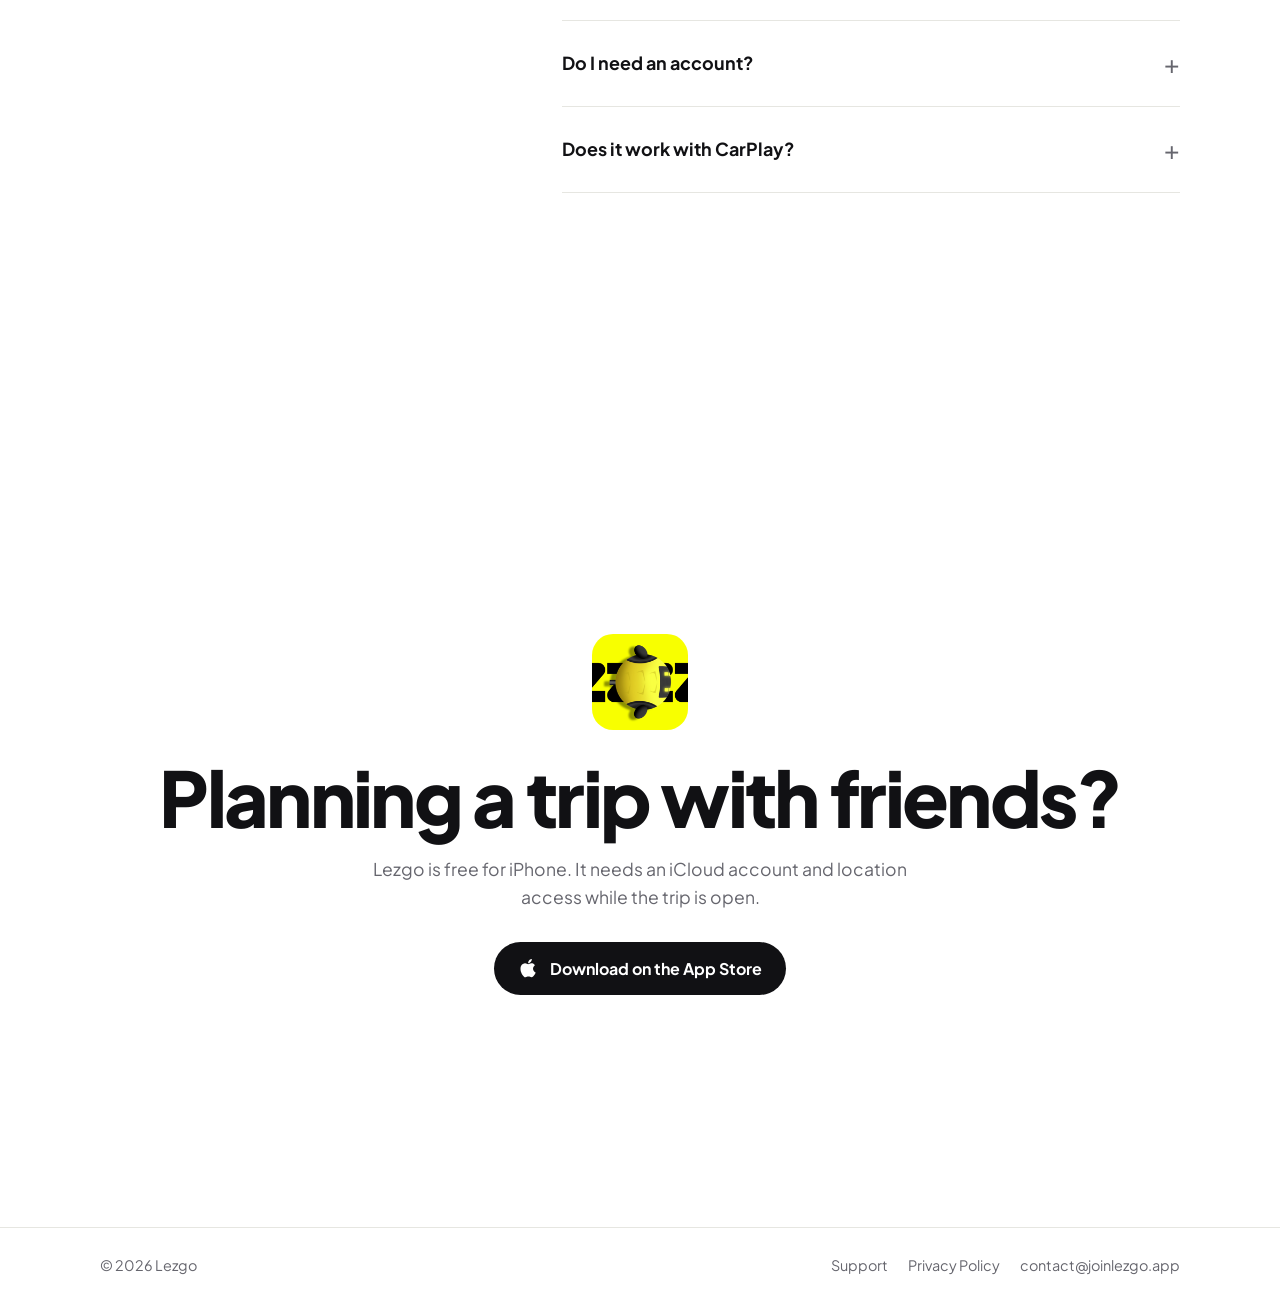
==== commit c44cc949: "fix: use real app screens with the route on real roads Retake the plan, trip room, trip map, off-rou" ====
--- a/index.html
+++ b/index.html
@@ -14,7 +14,7 @@
   <meta property="og:url" content="https://joinlezgo.app/">
   <meta property="og:title" content="Lezgo: Road Trip Companion App">
   <meta property="og:description" content="Plan the route once and keep every car together.">
-  <meta property="og:image" content="https://joinlezgo.app/assets/og-lezgo.jpg">
+  <meta property="og:image" content="https://joinlezgo.app/assets/og-lezgo-v2.jpg">
   <meta property="og:image:width" content="1200">
   <meta property="og:image:height" content="630">
   <meta name="twitter:card" content="summary_large_image">
@@ -117,9 +117,9 @@
     <div class="rise-in"><a class="store" href="https://apps.apple.com/app/id6826083177"><svg viewBox="0 0 24 24" fill="currentColor" aria-hidden="true"><path d="M16.4 12.6c0-2.4 2-3.6 2.1-3.7-1.2-1.7-3-1.9-3.6-2-1.5-.2-3 .9-3.8.9-.8 0-2-.9-3.3-.9-1.7 0-3.3 1-4.2 2.5-1.8 3.1-.5 7.7 1.3 10.2.9 1.2 1.9 2.6 3.2 2.6 1.3-.1 1.8-.8 3.3-.8s2 .8 3.3.8c1.4 0 2.3-1.3 3.1-2.5 1-1.4 1.4-2.8 1.4-2.9-.1 0-2.8-1-2.8-4.2zM14 5.3c.7-.8 1.2-2 1-3.1-1 0-2.2.7-2.9 1.5-.6.7-1.2 1.9-1 3 1.1.1 2.2-.6 2.9-1.4z"/></svg>Download on the App Store</a></div>
     <div class="meta rise-in">Free for iPhone. Works with CarPlay.</div>
     <div class="fan" aria-hidden="true">
-      <div class="phone left"><div class="screen"><img src="/assets/app-set-route.jpg" alt="" width="900" height="1957"></div></div>
-      <div class="phone middle"><div class="screen"><img src="/assets/app-trip-map.jpg" alt="" width="900" height="1957"></div></div>
-      <div class="phone right"><div class="screen"><img src="/assets/app-trip-room.jpg" alt="" width="900" height="1957"></div></div>
+      <div class="phone left"><div class="screen"><img src="/assets/app-v2-plan-route.jpg" alt="" width="900" height="1957"></div></div>
+      <div class="phone middle"><div class="screen"><img src="/assets/app-v2-trip-map.jpg" alt="" width="900" height="1957"></div></div>
+      <div class="phone right"><div class="screen"><img src="/assets/app-v2-trip-room.jpg" alt="" width="900" height="1957"></div></div>
     </div>
   </section>
 
@@ -139,10 +139,10 @@
       </div>
       <div class="stage">
         <div class="phone"><div class="screen">
-          <img src="/assets/app-set-route.jpg" alt="Set Route: Tunjungan Plaza to Ciputra World Surabaya on the map" width="900" height="1957">
-          <img src="/assets/app-trip-room.jpg" alt="The Trip Room: the route and five participants, with Start Trip" width="900" height="1957">
-          <img src="/assets/app-trip-map.jpg" alt="The trip map: the shared yellow route with Agus ahead and you behind" width="900" height="1957">
-          <img src="/assets/app-off-route.jpg" alt="The trip map with the alert: You're out of the way" width="900" height="1957">
+          <img src="/assets/app-v2-plan-route.jpg" alt="Plan the route: from your location to Ciputra World Surabaya, then Pakuwon Mall, 30 minutes and 13 km" width="900" height="1957">
+          <img src="/assets/app-v2-trip-room.jpg" alt="The Trip Room, Lez Get Ready: the route from Tunjungan Plaza to Pakuwon Mall, the participants and Start Trip" width="900" height="1957">
+          <img src="/assets/app-v2-trip-map.jpg" alt="The trip map: Agus leads on the yellow route with Dewi, you and Eko behind; turn left in 500 m" width="900" height="1957">
+          <img src="/assets/app-v2-off-route.jpg" alt="The trip map after a wrong turn, with the alert: You're out of the way" width="900" height="1957">
         </div></div>
       </div>
     </div>
@@ -197,15 +197,15 @@
         <span class="kicker">Plan</span>
         <h3>One route for everyone.</h3>
         <p>Start, stops for fuel or food, destination. Set it once.</p>
-        <div class="phone"><div class="screen"><img src="/assets/app-set-route.jpg" alt="Set Route with a starting point and a destination" width="900" height="1957" loading="lazy"></div></div>
+        <div class="phone"><div class="screen"><img src="/assets/app-v2-plan-route.jpg" alt="Plan the route with a stop at Ciputra World Surabaya and the destination Pakuwon Mall" width="900" height="1957" loading="lazy"></div></div>
       </article>
 
       <article class="tile dark span-4 tall">
         <span class="kicker">Spoken alerts</span>
         <h3>Wrong turn? You'll hear it.</h3>
         <p>Eyes stay on the road. A mute button is always one tap away.</p>
-        <div class="phone"><div class="screen"><img src="/assets/app-off-route.jpg" alt="The trip map with an off-route alert" width="900" height="1957" loading="lazy"></div></div>
-        <div class="alert-pill" aria-hidden="true"><span class="wave"><i></i><i></i><i></i><i></i></span>You're out of the way</div>
+        <div class="voice" aria-hidden="true"><span class="wave"><i></i><i></i><i></i><i></i></span>“You're out of the way.”</div>
+        <div class="phone"><div class="screen"><img src="/assets/app-v2-off-route.jpg" alt="The trip map after a wrong turn, with the alert: You're out of the way" width="900" height="1957" loading="lazy"></div></div>
       </article>
 
       <div class="stack span-4">
@@ -225,7 +225,7 @@
         <span class="kicker">CarPlay</span>
         <h3>Your trip on the big screen.</h3>
         <p>The shared map moves to your car's display with the next turn and your arrival time. A Live Activity keeps the time left on your Lock Screen.</p>
-        <div class="dash"><img src="/assets/screen-carPlayTripMap.jpg" alt="Lezgo on CarPlay: the leader's car on the yellow route, turn right in 2.7 km, arriving at 11.05" width="1568" height="586" loading="lazy"></div>
+        <div class="dash"><img src="/assets/carplay-v2-trip-map.jpg" alt="Lezgo on CarPlay: the leader with Dewi, Budi and Eko on the yellow route, turn right in 560 m, arriving at 09:59" width="1560" height="600" loading="lazy"></div>
       </article>
 
       <article class="tile span-6 mid">
--- a/styles.css
+++ b/styles.css
@@ -162,9 +162,8 @@
 .tile .phone { --w: min(76%, 290px); margin: auto auto calc(var(--w) * -1.05); transition: transform 1.2s var(--ease); }
 .motion .tile .phone { transform: translateY(14%); }
 .motion .tile.shown .phone { transform: none; }
-.alert-pill { position: absolute; z-index: 3; left: 50%; bottom: 30%; transform: translateX(-50%); background: #000; color: var(--brand); padding: 10px 16px; border-radius: 999px; font-weight: 700; font-size: .9rem; display: flex; gap: 8px; align-items: center; white-space: nowrap; box-shadow: 0 10px 30px rgba(0, 0, 0, .5); }
-.shown .alert-pill { animation: nudge 2.8s var(--ease) 1s infinite; }
-@keyframes nudge { 0%, 70%, 100% { transform: translateX(-50%) scale(1); } 78% { transform: translateX(-50%) scale(1.08); } 86% { transform: translateX(-50%) scale(.98); } }
+/* spoken alerts tile: what Lezgo says, beside the text instead of over the phone, which already shows the banner */
+.voice { display: inline-flex; align-items: center; gap: 10px; width: fit-content; margin-top: 18px; padding: 8px 14px; border-radius: 999px; background: rgba(247, 255, 0, .12); color: var(--brand); font-weight: 700; font-size: .95rem; }
 .wave { display: flex; gap: 4px; align-items: center; height: 18px; }
 .wave i { width: 3px; height: 40%; background: currentColor; border-radius: 2px; }
 .shown .wave i { animation: wave 1s ease-in-out infinite; }
